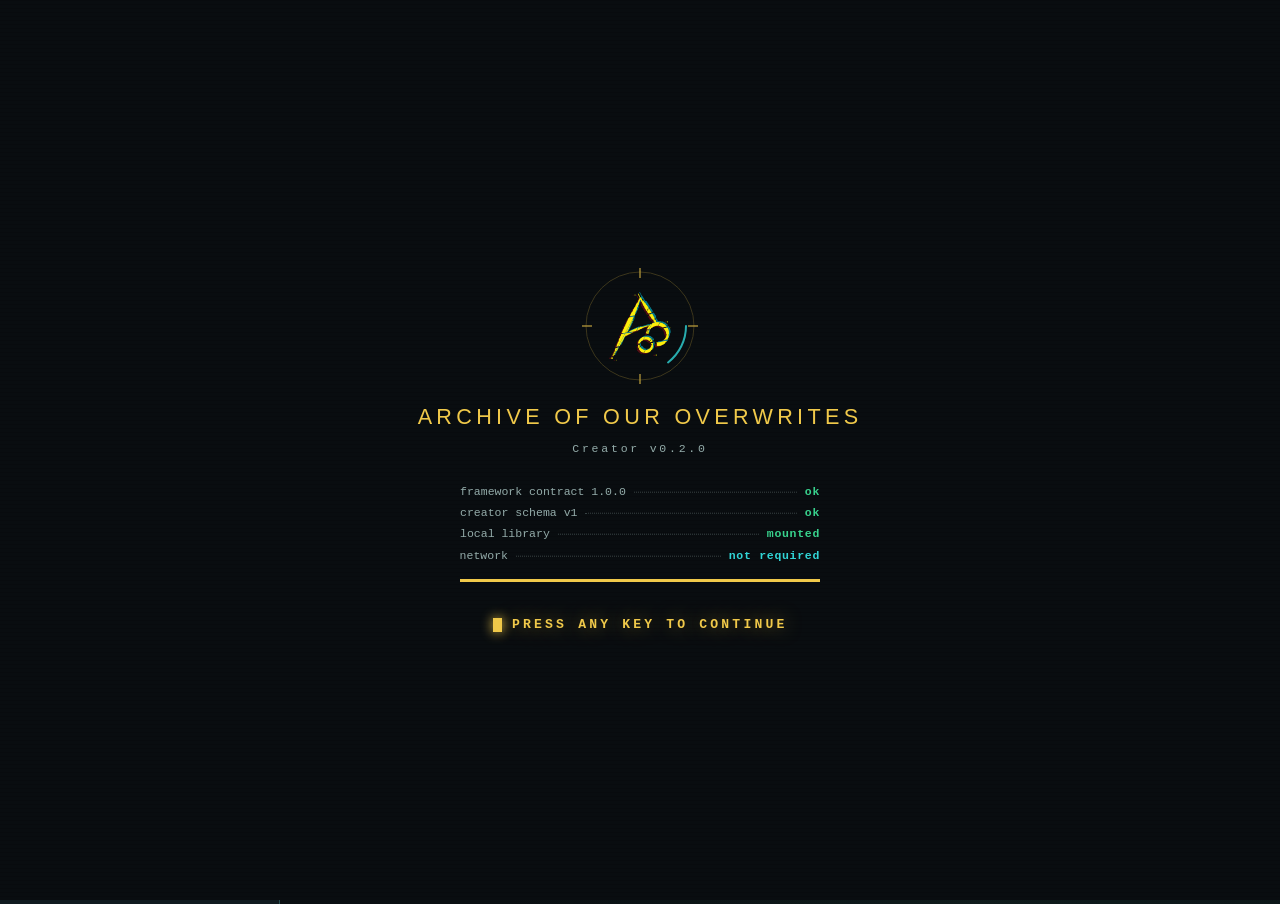
==== docs/index.html @ 4a4c6f47 "Ship two artifacts from one source: standalone download and docs/ site The tool now builds two outpu" ====
<!doctype html>
<html lang="en" data-theme="aoo">
<head>
  <meta charset="utf-8">
  <meta name="viewport" content="width=device-width,initial-scale=1">
  <meta name="description" content="Build update-safe Archive of Our Overwrites fic collection mods in the browser.">
  <title>AOO Creator</title>
  <link rel="icon" href="assets/aoo-logo.png" type="image/png">
  <link rel="apple-touch-icon" href="assets/aoo-logo.png">
  <meta name="theme-color" content="#0b1114">
  <meta name="color-scheme" content="dark light">
  <meta property="og:type" content="website">
  <meta property="og:site_name" content="AOO Creator">
  <meta property="og:title" content="AOO Creator — build fic collection mods">
  <meta property="og:description" content="Write fic collections for Cyberpunk 2077&#x27;s Archive of Our Overwrites and export a Nexus-ready mod. Runs entirely in your browser — no account, nothing uploaded.">
  <meta property="og:image" content="assets/share-card.png">
  <meta property="og:image:width" content="1200">
  <meta property="og:image:height" content="630">
  <meta property="og:image:alt" content="Archive of Our Overwrites Creator">
  <meta name="twitter:card" content="summary_large_image">
  <meta name="twitter:title" content="AOO Creator — build fic collection mods">
  <meta name="twitter:description" content="Write fic collections for Cyberpunk 2077&#x27;s Archive of Our Overwrites and export a Nexus-ready mod. Runs entirely in your browser — no account, nothing uploaded.">
  <meta name="twitter:image" content="assets/share-card.png">
  <link rel="stylesheet" href="styles.css">
</head>
<body>
  <header class="app-header">
    <div class="brand">
      <button id="welcomeBtn" class="brand-button" type="button" title="Show the welcome screen"><span class="brand-logo" role="img" aria-label="Archive of Our Overwrites"></span></button>
      <div class="masthead"><strong id="mastheadName">Untitled collection</strong><span class="masthead-sub">AOO Creator <i>v0.2.0</i></span></div>
    </div>
    <div class="header-actions">
      <label class="compact">Theme
        <select id="themeSelect">
          <optgroup label="Core">
            <option value="aoo">AOO</option><option value="night">Midnight</option>
            <option value="light">Paper</option><option value="contrast">High contrast</option>
          </optgroup>
          <optgroup label="Archive">
            <option value="ao3">AO3</option>
          </optgroup>
          <optgroup label="Old hardware">
            <option value="win95">Windows 95</option><option value="bios">BIOS setup</option>
            <option value="matrix">The Matrix</option><option value="nokia">Nokia LCD</option>
            <option value="doom">Doom 1993</option>
          </optgroup>
          <optgroup label="Aesthetic">
            <option value="gyaru">Gyaru</option><option value="workout">80s workout</option>
            <option value="vapor">Y2K / Vaporwave</option><option value="mcbling">McBling</option>
            <option value="emo">Emo</option><option value="mtv">MTV green sky</option>
          </optgroup>
          <optgroup label="Uneasy">
            <option value="liminal">Liminal space</option><option value="dream">DreamCore</option>
            <option value="weird">WeirdCore</option><option value="trauma">TraumaCore</option>
            <option value="bastard">Bastard core</option>
          </optgroup>
          <optgroup label="Design">
            <option value="aero">Frutiger Aero</option><option value="bauhaus">Bauhaus flat</option>
            <option value="brutal">Acid neo-brutalism</option>
          </optgroup>
        </select>
      </label>
      <button id="tutorialBtn" class="ghost">Tutorial</button>
      <button id="importBtn" class="ghost">Import project</button>
      <button id="saveProjectBtn" class="secondary">Save project</button>
      <button id="readyState" class="ready-state" type="button" hidden></button>
      <button id="buildBtn" class="primary">Validate &amp; build ZIP</button>
      <input id="importFile" type="file" accept=".json,.aoopack.json,application/json" hidden>
    </div>
  </header>

  <div class="status-bar">
    <span id="statusBar" class="status-text" role="status">Autosave ready.</span>
    <button id="backupState" class="backup-state" type="button"></button>
  </div>

  <div class="hud" aria-hidden="true"><i></i><i></i><i></i><i></i></div>

  <main class="workspace">
    <aside class="rail" aria-label="Collection navigator">
      <section class="rail-section">
        <div class="section-title"><h2>Collection</h2></div>
        <select id="collectionSelect" class="collection-select" aria-label="Switch collection"></select>
        <div id="projectSummary" class="project-summary"></div>
        <div class="collection-actions"><button id="projectSettingsBtn" class="ghost">Settings</button><button id="newProjectBtn" class="ghost">New</button><button id="deleteCollectionBtn" class="danger danger-strong">Delete</button></div>
      </section>

      <section class="rail-section">
        <div class="section-title"><h2>Authors</h2><button id="manageAuthorsBtn" class="icon-button" title="Manage authors">&#9776;</button></div>
        <button id="authorSummary" class="project-summary author-summary" type="button"></button>
      </section>

      <section class="rail-section grow">
        <div class="section-title"><h2>Works <span id="worksAttention" class="attention"></span></h2><button id="addWorkBtn" class="icon-button" title="Add work">＋</button></div>
        <input id="workSearch" class="rail-search" type="search" placeholder="Find a title or author">
        <div id="workList" class="nav-list work-list"></div>
      </section>

      <section class="rail-section examples">
        <label>Load example
          <select id="exampleSelect">
            <option value="">Choose…</option>
            <option value="oneshot">Inactive one-shot</option>
            <option value="complete">Complete multi-chapter</option>
            <option value="active">Active timed WIP</option>
            <option value="collection">Multi-author collection</option>
          </select>
        </label>
      </section>
    </aside>

    <section class="editor-shell">
      <nav class="editor-tabs" aria-label="Editor sections">
        <button data-tab="write" class="active">Write <span id="chapterCount" class="badge">0</span></button>
        <button data-tab="details">Details</button>
        <button data-tab="comments">Comments <span id="commentCount" class="badge">0</span></button>
        <button data-tab="preview">Proof</button>
        <button data-tab="validate">Validation <span id="issueCount" class="badge">0</span></button>
      </nav>

      <div id="emptyState" class="empty-state" hidden>
        <h1>Build your collection</h1>
        <p>Add an author and work, or load an example. Stable IDs are created once and survive later title or pseud changes.</p>
      </div>

      <div id="writePane" class="pane active">
        <div class="pane-heading">
          <div><span class="eyebrow">Manuscript</span><h1 id="workHeading">Untitled work</h1></div>
          <div class="pane-actions"><button id="livePreviewBtn" class="ghost" aria-pressed="false">Show preview</button></div>
        </div>
        <div class="write-layout">
          <aside class="chapter-strip">
            <div class="strip-head">Chapters<button id="addChapterBtn" class="icon-button" title="Add chapter">+</button></div>
            <div id="chapterStrip" class="strip-list"></div>
          </aside>
          <div id="chapterEditor" class="chapter-editor"></div>
          <aside id="writePreview" class="write-preview" hidden>
            <div class="strip-head">As readers see it</div>
            <div id="aooPreviewLive" class="aoo-preview"></div>
          </aside>
        </div>
      </div>

      <div id="authorsPane" class="pane">
        <div class="pane-heading">
          <div><span class="eyebrow">Collection roster</span><h1>Authors</h1></div>
          <div class="pane-actions"><button id="addAuthorBtn" class="primary">Add author</button></div>
        </div>
        <input id="authorSearch" class="author-search" type="search" placeholder="Find an author by pseud">
        <div id="authorRows" class="author-rows"></div>
      </div>

      <div id="detailsPane" class="pane">
        <div class="pane-heading">
          <div><span class="eyebrow">Work metadata</span><h1 id="detailsHeading">Untitled work</h1></div>
          <div class="pane-actions"><button id="duplicateWorkBtn" class="ghost">Duplicate</button><button id="deleteWorkBtn" class="danger">Delete</button></div>
        </div>
        <form id="workForm" class="record" autocomplete="off">

          <section class="record-block">
            <h2 class="record-rubric">Byline</h2>
            <div class="record-grid">
              <label class="span-2">Title <span class="counter" data-counter="title"></span>
                <input data-bind="title" maxlength="120" required>
              </label>
              <label>Author
                <select data-bind="authorId" id="authorSelect"></select>
              </label>
              <label>Pseud shown on work <span class="counter" data-counter="pseud"></span>
                <input data-bind="pseud" maxlength="24" required>
              </label>
            </div>
          </section>

          <section class="record-block">
            <h2 class="record-rubric">Rating and warnings</h2>
            <div class="rating-row">
              <div class="rating-chips" id="ratingChips" role="radiogroup" aria-label="Rating">
                <button type="button" data-rating="General"><b>G</b><span>General</span></button>
                <button type="button" data-rating="Teen"><b>T</b><span>Teen and up</span></button>
                <button type="button" data-rating="Mature"><b>M</b><span>Mature</span></button>
                <button type="button" data-rating="Explicit"><b>E</b><span>Explicit</span></button>
                <button type="button" data-rating="NotRated"><b>N</b><span>Not rated</span></button>
              </div>
              <input data-bind="rating" id="ratingValue" class="visually-bound" tabindex="-1" aria-hidden="true">
            </div>
            <div class="record-grid">
              <label>Archive warning
                <select data-bind="warning"><option value="None">No Archive Warnings Apply</option><option value="ChooseNotToWarn">Creator Chose Not To Use Archive Warnings</option><option value="GraphicViolence">Graphic Depictions Of Violence</option><option value="MajorDeath">Major Character Death</option><option value="Underage">Underage</option><option value="NonCon">Rape/Non-Con</option></select>
              </label>
              <label>Category
                <select data-bind="category"><option>Gen</option><option>F/F</option><option>F/M</option><option>M/M</option><option>Multi</option><option>Other</option></select>
              </label>
              <label>Status
                <select data-bind="complete"><option value="true">Complete</option><option value="false">Work in progress</option></select>
              </label>
              <label id="releaseModelField">Release model
                <select data-bind="active"><option value="false">Immediate availability</option><option value="true">Timed active-author release</option></select>
              </label>
              <label id="releaseIntervalField">Release interval (days)
                <input data-bind="releaseIntervalDays" type="number" min="3" max="365" step="1">
                <small>Only used by an incomplete timed work whose registered author is active; minimum 3 days.</small>
              </label>
            </div>
          </section>

          <section class="record-block">
            <h2 class="record-rubric">Summary <span class="counter" data-counter="summary"></span></h2>
            <textarea data-bind="summary" maxlength="140" rows="3" class="record-summary"></textarea>
            <small>Market cards allow 140 characters; the preview shows the final wrap.</small>
          </section>

          <section class="record-block">
            <h2 class="record-rubric">Tags <span id="tagTotal" class="badge">0 / 100</span></h2>
            <div class="tag-fields">
              <div class="tag-field" data-tagfield="fandoms">
                <span class="tag-kind">Fandoms</span>
                <div class="tag-chips"></div>
                <input class="tag-entry" list="fandomPresets" placeholder="Type a fandom, press Enter">
                <input data-bind-list="fandoms" class="visually-bound" tabindex="-1" aria-hidden="true">
              </div>
              <div class="tag-field" data-tagfield="relationships">
                <span class="tag-kind">Relationships</span>
                <div class="tag-chips"></div>
                <input class="tag-entry" list="relationshipPresets" placeholder="Type a pairing, press Enter">
                <input data-bind-list="relationships" class="visually-bound" tabindex="-1" aria-hidden="true">
              </div>
              <div class="tag-field" data-tagfield="characters">
                <span class="tag-kind">Characters</span>
                <div class="tag-chips"></div>
                <input class="tag-entry" list="characterPresets" placeholder="Type a character, press Enter">
                <input data-bind-list="characters" class="visually-bound" tabindex="-1" aria-hidden="true">
              </div>
              <div class="tag-field" data-tagfield="tags">
                <span class="tag-kind">Additional tags</span>
                <div class="tag-chips"></div>
                <input class="tag-entry" list="tagPresets" placeholder="Type a tag, press Enter">
                <input data-bind-list="tags" class="visually-bound" tabindex="-1" aria-hidden="true">
              </div>
            </div>
            <small>Each tag may be 80 characters. The in-game work page collapses large tag walls behind &ldquo;Show all&rdquo;.</small>
          </section>

          <section class="record-block">
            <h2 class="record-rubric">How the archive received it</h2>
            <div class="reception">
              <label><span>Props</span><input data-bind-stat="props" type="number" min="0"></label>
              <label><span>Reads</span><input data-bind-stat="reads" type="number" min="0"></label>
              <label><span>Stashes</span><input data-bind-stat="stashes" type="number" min="0"></label>
              <label><span>Comments</span><input data-bind-stat="comments" type="number" min="0"><small>Never below archived comments.</small></label>
              <label class="derived"><span>Words</span><input id="wordCountField" type="text" readonly tabindex="-1" aria-readonly="true"><small>Counted as you write.</small></label>
            </div>
            <small>These are the numbers a reader sees on the work card. They are fiction, not a real count.</small>
          </section>

          <section class="record-block">
            <h2 class="record-rubric">Author&rsquo;s note before the work</h2>
            <textarea data-bind="notesBefore" rows="3" placeholder="Optional" class="record-summary"></textarea>
          </section>
        </form>
      </div>

      <div id="commentsPane" class="pane">
        <div class="pane-heading"><div><span class="eyebrow">Optional archive activity</span><h1>Comments</h1></div><button id="addCommentBtn" class="primary">Add comment</button></div>
        <p class="help-callout">Comments can be included on complete, inactive one-shots and multi-chapter works. Chapter 0 means the whole work.</p>
        <div id="commentList" class="card-list"></div>
      </div>

      <div id="previewPane" class="pane">
        <div class="pane-heading"><div><span class="eyebrow">Before you publish</span><h1>Proof the work card</h1></div></div>
        <p class="help-callout">Both widths the game renders at, side by side. Long titles and large tag walls fail here first &mdash; if it survives the narrow column it survives the Shard Market.</p>
        <div class="proof-sheet">
          <figure><figcaption>Wide &mdash; work page</figcaption><div id="aooPreview" class="aoo-preview"></div></figure>
          <figure><figcaption>Narrow &mdash; market card</figcaption><div id="aooPreviewNarrow" class="aoo-preview narrow"></div></figure>
        </div>
      </div>

      <div id="validatePane" class="pane">
        <div class="pane-heading"><div><span class="eyebrow">Framework schema v1</span><h1>Validation report</h1></div><button id="runValidationBtn" class="ghost">Run again</button></div>
        <div id="validationSummary"></div><div id="validationList" class="validation-list"></div>
      </div>

      <div id="projectPane" class="pane">
        <div class="pane-heading"><div><span class="eyebrow">Nexus-ready package</span><h1>Collection settings</h1></div></div>
        <form id="projectForm" class="form-grid">
          <label class="span-2">Collection name <input data-pack="name" maxlength="80"></label>
          <label>Namespace <input data-pack="namespace" maxlength="48" pattern="[A-Za-z][A-Za-z0-9_]*"><small>Letters, numbers, underscore; cannot change after release.</small></label>
          <label>Version <input data-pack="version" value="1.0.0"></label>
          <label>Collection creator <input data-pack="creator" maxlength="80"></label>
          <label>License <input data-pack="license" maxlength="80" placeholder="All rights reserved"></label>
          <label class="span-2">Description <textarea data-pack="description" rows="3" maxlength="400"></textarea></label>
          <label>Nexus page <input data-pack="nexus" type="url" placeholder="https://www.nexusmods.com/..."></label>
          <label>Credits <input data-pack="credits" maxlength="240"></label>
        </form>
        <div class="contract-card"><strong>Dependency contract</strong><span>Archive of Our Overwrites ≥ 0.3.0-dev.17</span><span>Framework 1.0.0 · Creator schema 1</span></div>
      </div>
    </section>
  </main>

  <datalist id="fandomPresets"><option value="SAMURAI"><option value="Us Cracks"><option value="Legends of Night City"><option value="Cyberpunk 2077"></datalist>
  <datalist id="relationshipPresets"><option value="Kerry Eurodyne/Johnny Silverhand"><option value="V/Judy Alvarez"><option value="V/Panam Palmer"></datalist>
  <datalist id="characterPresets"><option value="V"><option value="Johnny Silverhand"><option value="Kerry Eurodyne"><option value="Judy Alvarez"><option value="Panam Palmer"></datalist>
  <datalist id="tagPresets"><option value="Slow Burn"><option value="Angst"><option value="Found Family"><option value="Fluff"><option value="Alternate Universe"><option value="Unreliable Narrator"></datalist>

  <div id="boot" class="boot" hidden>
    <div class="boot-frame">
      <div class="boot-mark">
        <svg class="boot-reticle" viewBox="0 0 120 120" aria-hidden="true">
          <circle class="ret-ring" cx="60" cy="60" r="54" fill="none" stroke="currentColor" stroke-width="1"/>
          <circle class="ret-spin" cx="60" cy="60" r="46" fill="none" stroke="currentColor" stroke-width="2"
                  stroke-dasharray="42 250" stroke-linecap="round"/>
          <path class="ret-tick" d="M60 2v10M60 108v10M2 60h10M108 60h10" stroke="currentColor" stroke-width="2"/>
        </svg>
        <span class="boot-logo" role="img" aria-label=""></span>
      </div>
      <div class="boot-title">Archive of Our Overwrites</div>
      <div class="boot-sub">Creator v0.2.0</div>
      <ol class="boot-lines">
        <li><span>framework contract 1.0.0</span><b>ok</b></li>
        <li><span>creator schema v1</span><b>ok</b></li>
        <li><span>local library</span><b>mounted</b></li>
        <li><span>network</span><b>not required</b></li>
      </ol>
      <div class="boot-bar"><i></i></div>
      <div class="boot-skip" role="status">press any key to continue</div>
    </div>
  </div>

  <div id="publishScreen" class="publish" hidden>
    <div class="publish-inner">
      <div class="publish-head">
        <span class="eyebrow">Ready to publish</span>
        <h1 id="publishTitle">Untitled collection</h1>
        <p class="publish-sub">This builds the mod file you upload. Nothing leaves your machine.</p>
      </div>
      <dl class="publish-facts" id="publishFacts"></dl>
      <div class="publish-files">
        <span class="tag-kind">What the ZIP contains</span>
        <ol id="publishFileList"></ol>
      </div>
      <p class="publish-note" id="publishNote"></p>
      <div class="publish-actions">
        <button id="publishCancel" class="ghost">Not yet</button>
        <button id="publishGo" class="primary">Build the ZIP</button>
      </div>
    </div>
  </div>

  <div id="tutorialRoot"></div>

  <dialog id="confirmDialog">
    <form method="dialog" class="dialog-card confirm-card">
      <span class="eyebrow" id="confirmEyebrow">Confirm</span>
      <h1 id="confirmTitle">Are you sure?</h1>
      <p id="confirmBody"></p>
      <div class="dialog-actions">
        <button value="cancel" class="ghost">Cancel</button>
        <button value="ok" class="primary" id="confirmOk">Confirm</button>
      </div>
    </form>
  </dialog>

  <div id="welcomeScreen" class="welcome" hidden>
    <div class="welcome-inner">
      <div class="welcome-head">
        <svg class="welcome-mark" viewBox="0 0 64 64" aria-hidden="true">
          <defs><linearGradient id="wmg" x1="0" y1="0" x2="1" y2="1">
            <stop offset="0" stop-color="currentColor" stop-opacity=".85"/>
            <stop offset="1" stop-color="currentColor" stop-opacity=".25"/>
          </linearGradient></defs>
          <path d="M8 46 L32 8 L56 46" fill="none" stroke="url(#wmg)" stroke-width="3" stroke-linejoin="round"/>
          <path d="M18 46 L32 24 L46 46" fill="none" stroke="currentColor" stroke-width="1.5" opacity=".45"/>
          <line x1="6" y1="54" x2="58" y2="54" stroke="currentColor" stroke-width="2" opacity=".7"/>
        </svg>
        <div>
          <span class="eyebrow">Archive of Our Overwrites</span>
          <h1>Build a fic collection</h1>
          <p class="welcome-sub">Everything happens on your machine. Nothing is uploaded, and there is no account.</p>
        </div>
      </div>

      <div class="welcome-grid">
        <button class="welcome-card" data-welcome="blank">
          <span class="welcome-card-title">Start writing</span>
          <span class="welcome-card-text">A blank collection with one author and one work. Best if you already know what you are making.</span>
        </button>
        <button class="welcome-card" data-welcome="tour">
          <span class="welcome-card-title">Take the tour</span>
          <span class="welcome-card-text">Ten steps through the real interface, from naming a collection to building the mod.</span>
        </button>
        <button class="welcome-card" data-welcome="example">
          <span class="welcome-card-title">Open an example</span>
          <span class="welcome-card-text">Four finished collections to read and pull apart. The fastest way to see what a pack looks like.</span>
        </button>
        <button class="welcome-card" data-welcome="import">
          <span class="welcome-card-title">Import a project</span>
          <span class="welcome-card-text">Continue from a <code>.aoopack.json</code> you saved earlier, keeping its internal IDs intact.</span>
        </button>
      </div>

      <div id="welcomeExamples" class="welcome-examples" hidden>
        <button data-example="oneshot"><strong>Inactive one-shot</strong><small>One chapter, archived comments</small></button>
        <button data-example="complete"><strong>Complete multi-chapter</strong><small>Finished, immediately readable</small></button>
        <button data-example="active"><strong>Active timed WIP</strong><small>Chapters unlock on a schedule</small></button>
        <button data-example="collection"><strong>Multi-author collection</strong><small>Three authors, three works</small></button>
      </div>

      <p class="welcome-note"><strong>Your browser is not a backup.</strong> The tool autosaves here, but a
      <code>.aoopack.json</code> saved to disk is the only thing that lets you publish an update your readers
      keep their library through. Save one early.</p>


      <p class="welcome-offline">Working without a connection, or want to keep a copy?
      <a href="AOO-Creator-v0.2.0-standalone.html" download>Download the single-file version</a> — one HTML file,
      identical to this page, opens straight from your desktop.</p>

      <div class="welcome-foot">
        <label class="welcome-skip"><input type="checkbox" id="welcomeSuppress"> Don&rsquo;t show this again</label>
        <button id="welcomeClose" class="ghost welcome-close">Skip</button>
      </div>
    </div>
  </div>
  <script type="module" src="app.js"></script>
</body>
</html>
---- docs/styles.css ----
:root{color-scheme:dark;--bg:#090d10;--panel:#10171b;--panel2:#151e22;--line:#24464a;--line2:#71343c;--text:#dce9e7;--muted:#88a09e;--cyan:#31d5d6;--yellow:#f0c94a;--red:#ef5867;--green:#38d28d;--shadow:0 18px 50px #0008;--radius:5px;font:16px/1.45 var(--font-ui)}
[data-theme=night]{--bg:#0e1116;--panel:#171b22;--panel2:#202632;--line:#485568;--line2:#694651;--text:#edf0f5;--muted:#aab3c0;--cyan:#6fc5ff;--yellow:#f1c86b;--red:#ff7987;--green:#6fdba4}
[data-theme=light]{color-scheme:light;--bg:#edf1f2;--panel:#fff;--panel2:#f4f7f7;--line:#9cb4b7;--line2:#ca9da4;--text:#182326;--muted:#5d7074;--cyan:#007d86;--yellow:#8a6500;--red:#b3293c;--green:#087848;--shadow:0 18px 45px #25404a24}
[data-theme=contrast]{--bg:#000;--panel:#050505;--panel2:#101010;--line:#00ffff;--line2:#ff5f71;--text:#fff;--muted:#ddd;--cyan:#00ffff;--yellow:#ffea00;--red:#ff4c61;--green:#00ff86}
*{box-sizing:border-box}html,body{height:100%;margin:0}body{background:radial-gradient(circle at 76% 0,#1b342d44,transparent 35%),var(--bg);color:var(--text);overflow:hidden}button,input,select,textarea{font:inherit;color:inherit}button,select,input,textarea{border:1px solid var(--line);background:var(--panel2);border-radius:var(--radius)}button{cursor:pointer;padding:.62rem .9rem;font-weight:700;letter-spacing:.02em}button:hover{border-color:var(--cyan);color:var(--cyan)}button:focus-visible,input:focus-visible,select:focus-visible,textarea:focus-visible{outline:2px solid var(--cyan);outline-offset:2px}.primary{border-color:var(--yellow);background:color-mix(in srgb,var(--yellow) 16%,var(--panel2));color:var(--yellow)}.ghost{background:transparent}.danger{border-color:var(--red);background:transparent;color:var(--red)}.icon-button{width:2rem;height:2rem;padding:0;font-size:1.25rem;background:transparent}.app-header{height:72px;display:flex;align-items:center;justify-content:space-between;padding:0 1rem;border-bottom:1px solid var(--line);background:color-mix(in srgb,var(--panel) 92%,transparent);box-shadow:0 8px 30px #0004}.brand{display:flex;align-items:center;gap:.7rem}.brand img{object-fit:contain}.brand div{display:grid}.brand strong{font-size:1.15rem;color:var(--yellow)}.brand span{font-size:.75rem;color:var(--muted)}.header-actions{display:flex;align-items:center;gap:.55rem}.compact{display:flex;align-items:center;gap:.45rem;font-size:.78rem;color:var(--muted)}.compact select{padding:.45rem}.status-bar{height:28px;padding:.3rem 1rem;background:color-mix(in srgb,var(--cyan) 8%,var(--panel));border-bottom:1px solid var(--line);font-size:.76rem;color:var(--muted)}.status-bar.error{color:var(--red)}.status-bar.success{color:var(--green)}.workspace{height:calc(100vh - 100px);display:grid;grid-template-columns:280px minmax(0,1fr)}.rail{display:flex;flex-direction:column;min-height:0;border-right:1px solid var(--line);background:var(--panel);padding:.8rem}.rail-section{padding:.7rem 0;border-bottom:1px solid var(--line)}.rail-section.grow{display:flex;min-height:0;flex:1;flex-direction:column}.section-title{display:flex;align-items:center;justify-content:space-between;margin-bottom:.5rem}.section-title h2{font-size:.78rem;text-transform:uppercase;letter-spacing:.13em;color:var(--red);margin:0}.project-summary{display:grid;gap:.2rem}.project-summary strong{white-space:nowrap;overflow:hidden;text-overflow:ellipsis}.project-summary span{font-size:.76rem;color:var(--muted)}.nav-list{display:grid;gap:.28rem}.work-list{overflow:auto;padding-right:.2rem}.nav-item{display:grid;grid-template-columns:minmax(0,1fr) auto;gap:.4rem;text-align:left;padding:.48rem .55rem;background:transparent;border-color:transparent}.nav-item:hover,.nav-item.active{background:color-mix(in srgb,var(--yellow) 12%,var(--panel2));border-color:var(--yellow);color:var(--text)}.nav-item span{white-space:nowrap;overflow:hidden;text-overflow:ellipsis}.nav-item small{color:var(--muted);font-weight:400}.author-dot{width:.55rem;height:.55rem;align-self:center;border-radius:50%;background:var(--muted)}.author-dot.active{background:var(--green);box-shadow:0 0 8px var(--green)}.rail-search{width:100%;padding:.55rem;margin-bottom:.45rem}.examples label{display:grid;gap:.35rem;color:var(--muted);font-size:.78rem}.examples select{padding:.55rem}.editor-shell{min-width:0;min-height:0;background:linear-gradient(135deg,transparent 30%,color-mix(in srgb,var(--cyan) 3%,transparent));overflow:hidden}.editor-tabs{height:54px;display:flex;gap:.25rem;padding:.55rem 1.2rem 0;border-bottom:1px solid var(--line);background:var(--panel)}.editor-tabs button{border-bottom:0;border-radius:5px 5px 0 0;background:transparent;color:var(--muted)}.editor-tabs button.active{color:var(--yellow);border-color:var(--line);background:var(--panel2)}.badge{display:inline-flex;min-width:1.4rem;height:1.4rem;align-items:center;justify-content:center;padding:0 .35rem;border-radius:99px;background:color-mix(in srgb,var(--cyan) 13%,var(--panel));color:var(--cyan);font-size:.7rem}.pane{display:none;height:calc(100% - 54px);overflow:auto;padding:1.4rem clamp(1rem,3vw,3rem) 3rem}.pane.active{display:block}.empty-state{margin:15vh auto;max-width:550px;text-align:center;color:var(--muted)}.empty-state h1{color:var(--yellow)}.pane-heading{display:flex;align-items:flex-start;justify-content:space-between;gap:1rem;margin-bottom:1.25rem}.pane-heading h1{margin:.15rem 0 0;font-size:1.65rem;overflow-wrap:anywhere}.eyebrow{text-transform:uppercase;letter-spacing:.13em;color:var(--red);font-size:.72rem;font-weight:800}.pane-actions{display:flex;gap:.5rem}.form-grid{display:grid;grid-template-columns:repeat(2,minmax(0,1fr));gap:1rem 1.2rem;max-width:1100px}.form-grid>label,.form-grid fieldset label{display:grid;align-content:start;gap:.35rem;font-size:.78rem;font-weight:700;color:var(--muted)}.form-grid input,.form-grid select,.form-grid textarea{width:100%;padding:.68rem;color:var(--text)}textarea{resize:vertical}.span-2{grid-column:span 2}small{font-size:.7rem;color:var(--muted);font-weight:400}.counter{float:right;color:var(--muted);font-weight:400}.tags-fieldset,.stats-fieldset{display:grid;grid-template-columns:repeat(2,minmax(0,1fr));gap:.75rem 1rem;padding:1rem;border:1px solid var(--line);border-radius:var(--radius)}fieldset legend{color:var(--cyan);font-weight:800}.stats-fieldset{grid-template-columns:repeat(4,minmax(0,1fr))}.card-list{display:grid;gap:.8rem;max-width:1100px}.edit-card{border:1px solid var(--line);background:var(--panel);padding:1rem;border-radius:var(--radius);box-shadow:var(--shadow)}.edit-card-header{display:flex;justify-content:space-between;gap:.6rem;margin-bottom:.8rem}.edit-card-header strong{overflow-wrap:anywhere}.card-fields{display:grid;grid-template-columns:repeat(3,minmax(0,1fr));gap:.8rem}.card-fields label{display:grid;gap:.3rem;color:var(--muted);font-size:.75rem}.card-fields input,.card-fields textarea,.card-fields select{padding:.6rem}.card-fields .body{grid-column:span 3}.card-actions{display:flex;gap:.35rem}.card-actions button{padding:.35rem .55rem}.help-callout{max-width:900px;padding:.8rem;border-left:3px solid var(--cyan);background:color-mix(in srgb,var(--cyan) 7%,transparent);color:var(--muted)}.aoo-preview{--preview-width:100%;width:var(--preview-width);max-width:1020px;border:1px solid var(--cyan);background:#101313dd;padding:1.35rem;box-shadow:inset 0 0 35px #00d9d40b}.aoo-preview.narrow{--preview-width:640px}.preview-work{display:grid;gap:.45rem}.preview-work h2{margin:0;color:#31d5d6;font-size:1.35rem;overflow-wrap:anywhere}.preview-byline{color:#ef5867}.preview-meta{display:grid;grid-template-columns:140px 1fr;gap:.35rem;color:#dce9e7}.preview-meta strong{color:#849694;font-size:.72rem}.preview-tag-row{display:flex;flex-wrap:wrap;gap:.35rem;margin:.55rem 0}.preview-tag{max-width:280px;border:1px solid #278c91;padding:.3rem .55rem;color:#31d5d6;white-space:nowrap;overflow:hidden;text-overflow:ellipsis}.preview-more{color:#f0c94a}.preview-summary{color:#bdc8c7;overflow-wrap:anywhere}.preview-stats{display:grid;grid-template-columns:repeat(6,minmax(0,1fr));gap:.4rem;border-top:1px solid #28666a;border-bottom:1px solid #28666a;padding:.65rem 0}.preview-stats span{display:grid;color:#fff}.preview-stats small{color:#31d5d6;text-transform:uppercase}.validation-list{display:grid;gap:.6rem;max-width:1050px}.issue{display:grid;grid-template-columns:82px minmax(0,1fr);gap:1rem;padding:.8rem;border:1px solid var(--line);background:var(--panel)}.issue.error{border-left:4px solid var(--red)}.issue.warning{border-left:4px solid var(--yellow)}.issue.ok{border-left:4px solid var(--green)}.issue-kind{text-transform:uppercase;font-size:.72rem;font-weight:800}.issue.error .issue-kind{color:var(--red)}.issue.warning .issue-kind{color:var(--yellow)}.issue.ok .issue-kind{color:var(--green)}.contract-card{display:flex;flex-wrap:wrap;gap:1rem;margin-top:1.3rem;padding:1rem;border:1px solid var(--line);background:var(--panel);color:var(--muted)}.contract-card strong{color:var(--cyan)}dialog{width:min(720px,calc(100vw - 2rem));border:1px solid var(--cyan);padding:0;background:transparent;color:var(--text);box-shadow:0 30px 100px #000c}dialog::backdrop{background:#020607d9;backdrop-filter:blur(8px)}.dialog-card{position:relative;padding:2rem;background:var(--panel)}.dialog-card h1{color:var(--yellow)}.dialog-close{position:absolute;right:1rem;top:1rem;background:transparent;font-size:1.3rem}.tutorial-steps{display:grid;gap:.75rem;padding-left:1.4rem}.tutorial-steps li{padding-left:.4rem}.tutorial-steps span{display:block;color:var(--muted)}.dialog-actions{text-align:right;margin-top:1.5rem}
@media(max-width:980px){body{overflow:auto}.app-header{height:auto;align-items:flex-start;gap:1rem;padding:.8rem;flex-direction:column}.header-actions{flex-wrap:wrap}.workspace{height:auto;grid-template-columns:1fr}.rail{border-right:0;max-height:none}.editor-shell{min-height:900px}.form-grid{grid-template-columns:1fr}.span-2{grid-column:span 1}.tags-fieldset,.stats-fieldset{grid-template-columns:1fr}.editor-tabs{overflow-x:auto}.card-fields{grid-template-columns:1fr}.card-fields .body{grid-column:span 1}.preview-stats{grid-template-columns:repeat(3,1fr)}}
@media(max-width:600px){.header-actions .compact{display:none}.pane{padding:1rem}.pane-heading{flex-direction:column}.aoo-preview.narrow{width:100%}.preview-meta{grid-template-columns:1fr}.preview-stats{grid-template-columns:repeat(2,1fr)}}

/* ===== v0.2 writing-first rework ===== */
/* hidden must beat the grid display on form labels */
.form-grid>label[hidden],.form-grid fieldset label[hidden]{display:none}

/* --- calmer, tighter form fields --- */
.form-grid{grid-template-columns:repeat(3,minmax(0,1fr));gap:.85rem 1rem}
.form-grid>label,.form-grid fieldset label{gap:.28rem;font-size:.72rem;text-transform:uppercase;letter-spacing:.06em}
.form-grid input,.form-grid select,.form-grid textarea{padding:.5rem .6rem}
.span-2{grid-column:span 2}
.form-grid>label.span-2 textarea{min-height:4.2rem}
.tags-fieldset,.stats-fieldset{grid-column:span 3;padding:.85rem;background:color-mix(in srgb,var(--panel) 60%,transparent)}
.stats-fieldset{grid-template-columns:repeat(4,minmax(0,1fr))}
fieldset legend{font-size:.74rem;text-transform:uppercase;letter-spacing:.1em}
#wordCountField{color:var(--muted);background:transparent;border-style:dashed}

/* --- Write pane: chapter strip + manuscript --- */
#writePane.pane{display:none;overflow:hidden}
#writePane.pane.active{display:flex;flex-direction:column}
.write-layout{flex:1;min-height:0;display:grid;grid-template-columns:210px minmax(0,1fr);gap:1rem}
.chapter-strip{display:flex;flex-direction:column;min-height:0;border:1px solid var(--line);border-radius:var(--radius);background:var(--panel)}
.strip-head{padding:.55rem .7rem;border-bottom:1px solid var(--line);font-size:.7rem;font-weight:800;letter-spacing:.13em;text-transform:uppercase;color:var(--red)}
.strip-list{overflow:auto;padding:.4rem;display:grid;gap:.25rem;align-content:start}
.strip-item{display:grid;grid-template-columns:auto minmax(0,1fr) auto;align-items:center;gap:.45rem;padding:.45rem .5rem;text-align:left;font-weight:500;background:transparent;border-color:transparent}
.strip-item:hover{background:var(--panel2);border-color:var(--line)}
.strip-item.active{background:color-mix(in srgb,var(--yellow) 13%,var(--panel2));border-color:var(--yellow);color:var(--text)}
.strip-num{display:grid;place-items:center;width:1.35rem;height:1.35rem;border-radius:3px;background:color-mix(in srgb,var(--cyan) 15%,transparent);color:var(--cyan);font-size:.7rem;font-weight:800}
.strip-name{white-space:nowrap;overflow:hidden;text-overflow:ellipsis;font-size:.83rem}
.strip-item small{color:var(--muted);font-size:.68rem}

.chapter-editor{display:flex;flex-direction:column;min-height:0;min-width:0;gap:.6rem}
.editor-bar{display:flex;align-items:flex-end;gap:.6rem;flex-wrap:wrap}
.editor-bar label{display:grid;gap:.28rem;font-size:.7rem;font-weight:700;letter-spacing:.06em;text-transform:uppercase;color:var(--muted)}
.editor-bar label.grow{flex:1;min-width:220px}
.editor-bar label.tight{width:8.5rem}
.editor-bar input{padding:.5rem .6rem;width:100%;color:var(--text)}
.manuscript{flex:1;min-height:300px;width:100%;padding:1.15rem 1.35rem;border:1px solid var(--line);border-radius:var(--radius);background:var(--panel);color:var(--text);font:1rem/1.75 Georgia,"Iowan Old Style",serif;resize:none}
.manuscript:focus-visible{border-color:var(--cyan)}
.editor-foot{display:flex;justify-content:space-between;font-size:.72rem;color:var(--muted)}
.notes{border:1px solid var(--line);border-radius:var(--radius);background:var(--panel)}
.notes summary{cursor:pointer;padding:.55rem .8rem;font-size:.74rem;font-weight:700;letter-spacing:.06em;text-transform:uppercase;color:var(--cyan)}
.notes[open] summary{border-bottom:1px solid var(--line)}
.notes label{display:grid;gap:.3rem;padding:.7rem .8rem;font-size:.7rem;font-weight:700;letter-spacing:.06em;text-transform:uppercase;color:var(--muted)}
.notes textarea{width:100%;padding:.55rem;color:var(--text)}

@media(max-width:980px){
  .form-grid{grid-template-columns:1fr}
  .span-2,.tags-fieldset,.stats-fieldset{grid-column:span 1}
  #writePane.pane.active{display:block;overflow:auto}
  .write-layout{display:block}
  .chapter-strip{margin-bottom:.8rem;max-height:230px}
  .manuscript{min-height:420px}
}
/* help text must not inherit the uppercase label treatment */
.form-grid small,.editor-bar small,.notes small,.strip-item small,fieldset small{text-transform:none;letter-spacing:0}

.dialog-card{max-height:min(86vh,900px);overflow:auto}
.tutorial-steps li{padding-left:.4rem;line-height:1.5}
.tutorial-steps strong{color:var(--text)}
.tutorial-steps em{color:var(--cyan);font-style:normal;font-weight:700}
.tutorial-note{margin:1.4rem 0 0;padding:.85rem 1rem;border-left:3px solid var(--yellow);background:color-mix(in srgb,var(--yellow) 8%,transparent);color:var(--muted);font-size:.9rem;line-height:1.55}
.tutorial-note strong{color:var(--yellow)}
.tutorial-note code,.tutorial-steps code{padding:.05rem .3rem;border-radius:3px;background:color-mix(in srgb,var(--cyan) 14%,transparent);color:var(--cyan);font-size:.92em}
.dialog-card{padding:1.5rem 1.75rem}
.tutorial-steps{gap:.6rem}
.tutorial-note{margin-top:1rem}
.dialog-actions{margin-top:1rem}

/* ===== authors roster + in-page confirmation ===== */
.author-summary{display:grid;gap:.2rem;width:100%;padding:.5rem .6rem;text-align:left;font-weight:400;background:transparent;border-color:transparent}
.author-summary:hover{background:var(--panel2);border-color:var(--line);color:var(--text)}
.author-summary strong{font-weight:700}
.author-summary span{font-size:.76rem;color:var(--muted)}
.author-search{width:100%;max-width:420px;padding:.55rem;margin-bottom:.8rem}
.author-rows{display:grid;gap:.5rem;max-width:1000px}
.author-row{display:grid;grid-template-columns:minmax(0,1fr) 10rem 8rem auto;align-items:end;gap:.75rem;padding:.7rem .8rem;border:1px solid var(--line);border-radius:var(--radius);background:var(--panel)}
.author-row label{display:grid;gap:.28rem;font-size:.7rem;font-weight:700;letter-spacing:.06em;text-transform:uppercase;color:var(--muted)}
.author-row input,.author-row select{width:100%;padding:.45rem .55rem;color:var(--text)}
.author-meta{display:flex;align-items:center;gap:.4rem;padding-bottom:.5rem}
.author-meta small{color:var(--muted)}
.author-row button[data-delete-author]{padding:.45rem .7rem}
.author-row button[disabled]{opacity:.4;cursor:not-allowed}
#confirmDialog{width:min(460px,calc(100vw - 2rem))}
.confirm-card h1{margin:.3rem 0 .6rem;font-size:1.3rem}
.confirm-card p{margin:0;color:var(--muted);line-height:1.55}
.confirm-card .dialog-actions{display:flex;justify-content:flex-end;gap:.5rem}

@media(max-width:980px){
  .author-row{grid-template-columns:1fr;align-items:stretch}
  .author-meta{padding-bottom:0}
}

/* ===== collection library switcher ===== */
.collection-select{width:100%;padding:.5rem .55rem;margin:.1rem 0 .45rem;font-weight:700;color:var(--yellow)}
.collection-actions{display:grid;grid-template-columns:1fr 1fr;gap:.35rem;margin-top:.5rem}
.collection-actions button{padding:.4rem .5rem;font-size:.76rem}
.collection-actions button[disabled]{opacity:.35;cursor:not-allowed}

/* ===== backup honesty, labelled settings, work status ===== */
.backup-state{display:inline-flex;align-items:center;gap:.35rem;padding:.3rem .55rem;border:1px solid var(--line);border-radius:99px;font-size:.7rem;font-weight:700;letter-spacing:.04em;white-space:nowrap;cursor:help}
.backup-state::before{content:"";width:.5rem;height:.5rem;border-radius:50%}
.backup-state.dirty{border-color:var(--yellow);color:var(--yellow);background:color-mix(in srgb,var(--yellow) 10%,transparent)}
.backup-state.dirty::before{background:var(--yellow)}
.backup-state.clean{border-color:var(--green);color:var(--green);background:color-mix(in srgb,var(--green) 10%,transparent)}
.backup-state.clean::before{background:var(--green)}

.collection-actions{grid-template-columns:repeat(3,1fr)}
.project-summary .ns{display:block;margin-top:.15rem;font-size:.68rem;color:var(--cyan);word-break:break-all;cursor:help}
.attention{margin-left:.4rem;padding:.08rem .38rem;border-radius:99px;background:color-mix(in srgb,var(--red) 18%,transparent);color:var(--red);font-size:.62rem;font-weight:800;letter-spacing:.04em;text-transform:none}
.attention[hidden]{display:none}

.work-item{grid-template-columns:minmax(0,1fr) auto;align-items:center;gap:.5rem}
.work-line{display:grid;gap:.1rem;min-width:0}
.work-title{white-space:nowrap;overflow:hidden;text-overflow:ellipsis}
.work-by{color:var(--muted);font-weight:400;font-size:.68rem;white-space:nowrap;overflow:hidden;text-overflow:ellipsis}
.work-state{width:.5rem;height:.5rem;border-radius:50%;background:var(--muted);opacity:.5}
.work-state.ok{background:var(--green);opacity:1}
.work-state.warning{background:var(--yellow);opacity:1}
.work-state.error{background:var(--red);opacity:1;box-shadow:0 0 7px var(--red)}

/* ================= v0.2 visual pass =================
   Direction C (hierarchy, depth, accent discipline) with direction B's
   measure-limited writing column. Token-based throughout so all four
   themes follow. Accent roles are fixed:
     yellow = primary action and current selection
     cyan   = system, counts, informational
     red    = section labels and destructive
     green  = ready / safe
   ==================================================== */

/* --- chrome gains depth so the eye can rank surfaces --- */
.app-header{background:linear-gradient(180deg,color-mix(in srgb,var(--panel) 96%,transparent),color-mix(in srgb,var(--bg) 82%,var(--panel)));box-shadow:0 10px 30px #0000004d}
.brand strong{font-size:1.12rem;letter-spacing:.005em}
.brand span{letter-spacing:.02em}
.status-bar{background:color-mix(in srgb,var(--cyan) 7%,var(--panel));letter-spacing:.01em}

/* --- rail: selection reads as a state, not a border --- */
.nav-item{border-radius:4px}
.nav-item:hover{background:var(--panel2);border-color:var(--line)}
.nav-item.active{background:linear-gradient(90deg,color-mix(in srgb,var(--yellow) 16%,transparent),color-mix(in srgb,var(--yellow) 4%,transparent));border-color:var(--yellow);font-weight:600}
.rail-search,.author-search,.collection-select{background:color-mix(in srgb,var(--bg) 55%,var(--panel2))}

/* --- tabs: the active one is anchored, not merely tinted --- */
.editor-tabs button.active{box-shadow:inset 0 2px 0 var(--yellow)}
.badge{border-radius:99px;font-weight:700}

/* --- panels lift off the background --- */
.chapter-strip,.edit-card,.author-row,.notes{border-radius:6px}
.chapter-strip{box-shadow:0 12px 30px #00000040}
.strip-item{border-radius:4px}
.strip-item.active{background:linear-gradient(90deg,color-mix(in srgb,var(--yellow) 16%,transparent),color-mix(in srgb,var(--yellow) 4%,transparent))}
.strip-num{border-radius:4px;font-weight:800}

/* --- the writing column gets a readable measure (direction B) --- */
.chapter-editor{max-width:74ch}
.manuscript{border-radius:6px;padding:1.6rem 2rem;background:var(--panel);box-shadow:inset 0 1px 0 #ffffff0a;font-size:1.03rem;line-height:1.85}
.editor-foot{letter-spacing:.01em}

/* --- primary action carries weight; destructive is quieter until hovered --- */
.primary{background:linear-gradient(180deg,color-mix(in srgb,var(--yellow) 22%,var(--panel2)),color-mix(in srgb,var(--yellow) 8%,var(--panel2)));font-weight:800}
.danger{border-color:color-mix(in srgb,var(--red) 45%,var(--line))}
.danger:hover{border-color:var(--red);background:color-mix(in srgb,var(--red) 12%,transparent);color:var(--red)}

/* --- form fields sit in their wells rather than floating --- */
.form-grid input,.form-grid select,.form-grid textarea,.editor-bar input,.author-row input,.author-row select,.card-fields input,.card-fields textarea,.card-fields select{background:color-mix(in srgb,var(--bg) 55%,var(--panel2));border-radius:4px}
.form-grid input:focus,.form-grid textarea:focus,.editor-bar input:focus,.manuscript:focus{border-color:var(--cyan)}

/* ================= status bar split + action hierarchy ================= */

/* --- state lives at the right of the status bar, not among the actions --- */
.status-bar{display:flex;align-items:center;justify-content:space-between;gap:1rem;padding:.2rem .8rem .2rem 1rem;height:32px}
.status-text{overflow:hidden;text-overflow:ellipsis;white-space:nowrap}
.status-text.error{color:var(--red)}
.status-text.success{color:var(--green)}
.backup-state{flex:none;padding:.22rem .6rem;font-size:.68rem;cursor:pointer}
.backup-state:hover{filter:brightness(1.25)}
.backup-state.dirty:hover{border-color:var(--yellow);color:var(--yellow)}

/* --- three action tiers, not two ---
   primary   the build, the thing you came here to do
   secondary Save project: not the goal, but the one that prevents loss
   ghost     everything optional                                        */
.secondary{border-color:color-mix(in srgb,var(--text) 34%,var(--line));color:var(--text);font-weight:700;background:var(--panel2)}
.secondary:hover{border-color:var(--cyan);color:var(--cyan)}

/* --- two destructive tiers: routine vs collection-wide --- */
.danger-strong{background:color-mix(in srgb,var(--red) 16%,transparent);border-color:var(--red);font-weight:800}
.danger-strong:hover:not([disabled]){background:color-mix(in srgb,var(--red) 26%,transparent)}

/* --- navigation reads as navigation, not as buttons --- */
.nav-item:hover,.strip-item:hover{border-color:transparent}
.nav-item.active,.strip-item.active{border-color:transparent;box-shadow:inset 3px 0 0 var(--yellow)}

/* ================= Quiet treatment =================
   Borders only where they carry meaning. One unmistakable primary action,
   everything optional recedes. Uses var(--bg) for text on solid accents so
   contrast inverts correctly in the light theme.
   ==================================================== */

/* --- default: a button is text until you reach for it --- */
button{border-color:transparent;background:transparent;color:var(--muted);font-weight:600}
button:hover{background:var(--panel2);border-color:transparent;color:var(--text)}
button[disabled]{opacity:.35;cursor:not-allowed}
button[disabled]:hover{background:transparent;color:var(--muted)}

/* --- the one action you came here for --- */
.primary{background:var(--yellow);border-color:var(--yellow);color:var(--on-accent);font-weight:700}
.primary:hover{background:var(--yellow);color:var(--on-accent);filter:brightness(1.08)}

/* --- kept bordered on purpose: this is the one that prevents data loss --- */
.secondary{background:var(--panel2);border-color:var(--line);color:var(--text);font-weight:700}
.secondary:hover{background:var(--panel2);border-color:var(--cyan);color:var(--cyan)}

.ghost{color:var(--muted)}
.icon-button{color:var(--muted)}
.icon-button:hover{color:var(--text)}

/* --- routine destructive recedes; collection-wide stays loud --- */
.danger{background:transparent;border-color:transparent;color:var(--red)}
.danger:hover{background:color-mix(in srgb,var(--red) 14%,transparent);border-color:transparent;color:var(--red)}
.danger-strong{background:var(--red);border-color:var(--red);color:var(--on-accent);font-weight:700}
.danger-strong:hover:not([disabled]){background:var(--red);color:var(--on-accent);filter:brightness(1.08)}

/* --- tabs are underlined, not boxed --- */
.editor-tabs button{border:0;border-bottom:2px solid transparent;border-radius:0;background:transparent;box-shadow:none;padding:.55rem .8rem;color:var(--muted)}
.editor-tabs button:hover{background:transparent;color:var(--text)}
.editor-tabs button.active{background:transparent;box-shadow:none;border-bottom-color:var(--yellow);color:var(--yellow)}
.badge{background:transparent;border:1px solid var(--line);color:var(--muted)}
.editor-tabs button.active .badge{border-color:color-mix(in srgb,var(--yellow) 55%,var(--line));color:var(--yellow)}

/* --- fewer boxes: surfaces read by tone, not outline --- */
.rail-section{border-bottom-color:color-mix(in srgb,var(--line) 50%,transparent)}
.chapter-strip{border-color:transparent;background:color-mix(in srgb,var(--panel) 62%,transparent);box-shadow:none}
.notes{border-color:color-mix(in srgb,var(--line) 45%,transparent);background:transparent}
.manuscript{border-color:color-mix(in srgb,var(--line) 60%,transparent)}
.author-row,.edit-card{border-color:color-mix(in srgb,var(--line) 55%,transparent)}

/* --- inputs keep their outlines: affordance matters more than tidiness --- */
.form-grid input,.form-grid select,.form-grid textarea,.editor-bar input,.rail-search,
.author-search,.collection-select,.card-fields input,.card-fields select,.card-fields textarea,
.author-row input,.author-row select{border-color:var(--line)}

/* ================= widescreen, arrows, corners =================
   Reported from a 16:9 display: actions stranded at the far edge with a
   dead gap beside the manuscript, select arrows jammed against the border,
   and corners round enough to read as generic.
   ============================================================== */

/* --- 1. content stops at a readable width instead of chasing the viewport --- */
.pane{max-width:1240px}
.pane-heading{max-width:1240px}
.write-layout{max-width:1180px}
.chapter-strip{max-width:260px}
.card-list,.validation-list{max-width:1100px}
/* Add chapter now lives in the strip header, beside the chapters it adds */
.strip-head{display:flex;align-items:center;justify-content:space-between;gap:.5rem;padding-right:.35rem}
.strip-head .icon-button{width:1.6rem;height:1.6rem;font-size:1.05rem;line-height:1}
/* the comments pane keeps its header action, but no longer at the far edge */
#commentsPane .pane-heading{justify-content:flex-start;gap:1.5rem}
#commentsPane .pane-heading>div{flex:none}

/* --- 2. select arrows sit inside the field, not against the border --- */
select{appearance:none;-webkit-appearance:none;padding-right:2rem;
  background-image:url("data:image/svg+xml;charset=utf8,%3Csvg xmlns='http://www.w3.org/2000/svg' viewBox='0 0 12 8'%3E%3Cpath d='M1 1.5 6 6.5l5-5' fill='none' stroke='%238b9b9a' stroke-width='1.6' stroke-linecap='round' stroke-linejoin='round'/%3E%3C/svg%3E");
  background-repeat:no-repeat;background-position:right .7rem center;background-size:11px 8px}
select::-ms-expand{display:none}
.compact select{padding-right:1.8rem;background-position:right .6rem center}

/* --- 3. corners sharpened: deliberate, not default --- */
:root{--radius:3px}
button,input,select,textarea,.badge{border-radius:2px}
.chapter-strip,.notes,.edit-card,.author-row,.manuscript,.aoo-preview,.help-callout{border-radius:3px}
.nav-item,.strip-item{border-radius:2px}
.strip-num{border-radius:2px}
.badge,.attention,.backup-state{border-radius:2px}
.icon-button{border-radius:2px}

/* ================= guided tour ================= */
#tutorialRoot:empty{display:none}
.tour-highlight{position:fixed;z-index:151;border:2px solid var(--yellow);border-radius:2px;pointer-events:none;
  box-shadow:0 0 0 9999px #020607d9,0 0 24px color-mix(in srgb,var(--yellow) 45%,transparent);transition:all 180ms ease}
.tour-card{position:fixed;z-index:152;width:min(360px,calc(100vw - 32px));padding:1.1rem 1.2rem;
  border:1px solid var(--line);border-top:3px solid var(--yellow);border-radius:3px;
  background:var(--panel);box-shadow:0 24px 70px #000a;pointer-events:auto}
.tour-card h2{margin:.35rem 0 .5rem;font-size:1.08rem;color:var(--text)}
.tour-card p{margin:0;color:var(--muted);line-height:1.6;font-size:.9rem}
.tour-card footer{display:flex;align-items:center;gap:.4rem;margin-top:1.1rem}
.tour-card footer button{padding:.4rem .7rem;font-size:.8rem}
.tour-count{margin-right:auto;font-size:.7rem;font-weight:800;letter-spacing:.1em;color:var(--cyan)}

/* --- the scrolling container spans the full pane so its scrollbar sits at the
       window edge; the content inside is what stays capped --- */
.pane{max-width:none}
.form-grid,.contract-card{max-width:1160px}
.pane>.help-callout,#validationSummary{max-width:1160px}
/* a quieter scrollbar that follows the theme */
*{scrollbar-width:thin;scrollbar-color:color-mix(in srgb,var(--line) 90%,transparent) transparent}
::-webkit-scrollbar{width:10px;height:10px}
::-webkit-scrollbar-track{background:transparent}
::-webkit-scrollbar-thumb{background:color-mix(in srgb,var(--line) 90%,transparent);border-radius:2px}
::-webkit-scrollbar-thumb:hover{background:var(--line)}

/* ================= motion =================
   Restrained on purpose. Only colour, shadow, transform and opacity move, so
   nothing animates layout. Surfaces you touch repeatedly never shift position:
   the manuscript, works list and chapter strip get colour transitions on focus
   and hover but no entrance animation, because movement there reads as latency.
   ========================================== */

/* --- hover and focus settle rather than snap --- */
button,.nav-item,.strip-item,.backup-state,.tab,
input,select,textarea,.editor-tabs button{
  transition:background-color 120ms ease,border-color 120ms ease,color 120ms ease,box-shadow 120ms ease}

/* --- a pane arrives rather than blinks into place --- */
@keyframes pane-in{from{opacity:0;transform:translateY(5px)}to{opacity:1;transform:none}}
.pane.active{animation:pane-in 130ms ease-out}

/* --- dialogs scale in slightly; the scrim fades --- */
@keyframes dialog-in{from{opacity:0;transform:translateY(6px) scale(.985)}to{opacity:1;transform:none}}
@keyframes scrim-in{from{opacity:0}to{opacity:1}}
dialog[open]{animation:dialog-in 150ms ease-out}
dialog[open]::backdrop{animation:scrim-in 150ms ease-out}

/* --- the tour card re-renders each step, so it gets an entrance --- */
@keyframes tour-in{from{opacity:0;transform:translateY(6px)}to{opacity:1;transform:none}}
.tour-card{animation:tour-in 160ms ease-out}

/* --- a new status message registers as a change --- */
@keyframes status-flash{from{opacity:.35}to{opacity:1}}
.status-text.flash{animation:status-flash 220ms ease-out}

/* --- honour the system setting; this is not decoration for everyone --- */
@media (prefers-reduced-motion:reduce){
  *,*::before,*::after{animation-duration:.01ms !important;animation-iteration-count:1 !important;
    transition-duration:.01ms !important;scroll-behavior:auto !important}
}

/* on-accent text defaults to the page background, which is what the four
   original themes want; a theme overrides it when its accent and background
   do not contrast (Windows 95 navy on teal, for one) */
:root{--on-accent:var(--bg)}

/* ================= novelty themes =================
   Each keeps the four accent roles distinguishable: yellow primary and
   selection, cyan system and counts, red destructive, green ready. Two of
   them also need structural rules, because their look is not a palette.
   ================================================== */

/* --- Windows 95: the look is bevels, not grey --- */
[data-theme=win95]{color-scheme:light;
  --bg:#008080;--panel:#c0c0c0;--panel2:#d4d0c8;--line:#808080;--line2:#808080;
  --text:#000;--muted:#404040;--cyan:#008080;--yellow:#000080;--red:#800000;--green:#006000;
  --on-accent:#fff;--shadow:none}
[data-theme=win95] body{font-family:"MS Sans Serif",Tahoma,"Segoe UI",sans-serif}
[data-theme=win95] *{border-radius:0 !important}
[data-theme=win95] button{border:2px outset #f0f0f0;background:#c0c0c0;color:#000;font-weight:400;box-shadow:none}
[data-theme=win95] button:hover{background:#c8c8c8;color:#000;border-color:#f0f0f0}
[data-theme=win95] button:active{border-style:inset}
[data-theme=win95] .primary{background:#000080;color:#fff;border:2px outset #6a6ad0;font-weight:700}
[data-theme=win95] .danger-strong{background:#800000;color:#fff;border:2px outset #c06a6a}
[data-theme=win95] input,[data-theme=win95] select,[data-theme=win95] textarea{border:2px inset #f0f0f0;background:#fff;color:#000}
[data-theme=win95] .chapter-strip,[data-theme=win95] .notes,[data-theme=win95] .edit-card,
[data-theme=win95] .author-row,[data-theme=win95] .manuscript,[data-theme=win95] .aoo-preview{
  border:2px inset #f0f0f0;background:#fff;box-shadow:none}
[data-theme=win95] .app-header,[data-theme=win95] .rail{background:#c0c0c0;box-shadow:none}
[data-theme=win95] .status-bar{background:#c0c0c0;border-top:2px inset #f0f0f0}
[data-theme=win95] .editor-tabs button.active{background:#c0c0c0;border:2px outset #f0f0f0;border-bottom-color:#c0c0c0}
[data-theme=win95] .nav-item.active,[data-theme=win95] .strip-item.active{background:#000080;color:#fff;box-shadow:none}
[data-theme=win95] .nav-item.active .work-by,[data-theme=win95] .strip-item.active small{color:#c8c8ff}

/* --- The Matrix: phosphor on black; red survives so danger still reads --- */
[data-theme=matrix]{color-scheme:dark;
  --bg:#000;--panel:#020c04;--panel2:#04170a;--line:#0f4a1f;--line2:#0f4a1f;
  --text:#00ff41;--muted:#149c43;--cyan:#8affc0;--yellow:#00ff41;--red:#ff3b3b;--green:#00c853;
  --on-accent:#001a06}
[data-theme=matrix] body{font-family:Consolas,"Cascadia Mono",monospace}
[data-theme=matrix] .manuscript{font-family:Consolas,"Cascadia Mono",monospace;font-size:.95rem}
[data-theme=matrix] h1,[data-theme=matrix] .brand strong{text-shadow:0 0 12px #00ff4166}
[data-theme=matrix] .app-header{background:linear-gradient(180deg,#020c04,#000)}

/* --- BIOS setup: blue field, grey panel, everything square --- */
[data-theme=bios]{color-scheme:dark;
  --bg:#0000a8;--panel:#000088;--panel2:#00006e;--line:#a8a8a8;--line2:#a8a8a8;
  --text:#d8d8d8;--muted:#9a9ad0;--cyan:#55ffff;--yellow:#ffff55;--red:#ff5555;--green:#55ff55;
  --on-accent:#000088;--shadow:none}
[data-theme=bios] body{font-family:Consolas,"Cascadia Mono",monospace}
[data-theme=bios] *{border-radius:0 !important}
[data-theme=bios] button{border:1px solid var(--line);background:transparent;color:var(--text);box-shadow:none}
[data-theme=bios] button:hover{background:#a8a8a8;color:#000088}
[data-theme=bios] .nav-item.active,[data-theme=bios] .strip-item.active{background:#a8a8a8;color:#000088;box-shadow:none}
[data-theme=bios] .nav-item.active .work-by{color:#000088}
[data-theme=bios] .manuscript{background:#000070;color:#d8d8d8;font-family:Consolas,monospace}
[data-theme=bios] .chapter-strip,[data-theme=bios] .notes{background:#000070}

/* --- Gyaru: gold primary, hot pink as the system accent, crimson still danger --- */
[data-theme=gyaru]{color-scheme:light;
  --bg:#fff0f7;--panel:#fff;--panel2:#ffe6f2;--line:#f2a8cd;--line2:#f2a8cd;
  --text:#3d1030;--muted:#9b5a80;--cyan:#ff4fa3;--yellow:#e0a200;--red:#d81b60;--green:#00a884;
  --on-accent:#fff;--shadow:0 14px 34px #d81b6024}
[data-theme=gyaru] .app-header{background:linear-gradient(180deg,#ffd9ec,#fff0f7)}
[data-theme=gyaru] button,[data-theme=gyaru] input,[data-theme=gyaru] select,[data-theme=gyaru] textarea{border-radius:999px}
[data-theme=gyaru] .manuscript,[data-theme=gyaru] .chapter-strip,[data-theme=gyaru] .notes,
[data-theme=gyaru] .edit-card,[data-theme=gyaru] .author-row{border-radius:14px}
[data-theme=gyaru] .manuscript{background:#fff}
[data-theme=gyaru] .nav-item.active,[data-theme=gyaru] .strip-item.active{
  background:linear-gradient(90deg,#ff4fa333,#ff4fa30d)}
[data-theme=bios] .strip-item.active small,[data-theme=bios] .strip-item.active .strip-num{color:#000088;background:transparent}

/* --- Gyaru: a pill needs horizontal padding of roughly half its height, or
       the text runs into the curve at both ends --- */
[data-theme=gyaru] button{padding-left:1.2rem;padding-right:1.2rem}
[data-theme=gyaru] .collection-actions button,[data-theme=gyaru] .card-actions button,
[data-theme=gyaru] .tour-card footer button{padding-left:.95rem;padding-right:.95rem}
[data-theme=gyaru] .icon-button{padding:0;width:2rem}
[data-theme=gyaru] input,[data-theme=gyaru] textarea{padding-left:1.05rem;padding-right:1.05rem}
[data-theme=gyaru] select{padding-left:1.05rem;padding-right:2.3rem;background-position:right 1rem center}
[data-theme=gyaru] .rail-search,[data-theme=gyaru] .author-search,
[data-theme=gyaru] .collection-select{padding-left:1.1rem}
[data-theme=gyaru] .manuscript{border-radius:14px;padding-left:2rem;padding-right:2rem}
[data-theme=gyaru] .badge{padding:0 .55rem}
[data-theme=gyaru] .backup-state{padding-left:.8rem;padding-right:.8rem}
[data-theme=gyaru] .attention{padding:.08rem .6rem}
/* tabs are underlined, not pills - the rounded corners fought the underline */
[data-theme=gyaru] .editor-tabs button{border-radius:0;padding-left:.8rem;padding-right:.8rem}
/* the rail entries are wide rows, not pills */
[data-theme=gyaru] .nav-item,[data-theme=gyaru] .strip-item{border-radius:10px;padding-left:.8rem}

/* ================= reworked base themes =================
   High contrast is deliberately untouched: it exists to be legible, not to
   have character. AOO gets a polish, not a personality.
   ======================================================== */

/* --- AOO: light touch. Slightly stronger lines and a more legible muted
       tone, because this is the one people stare at for hours --- */
[data-theme=aoo]{--panel:#101a1f;--panel2:#162127;--line:#274c51;--muted:#93aba9}

/* --- Paper (value stays "light"): warm ground, dark ink, for long reading --- */
[data-theme=light]{color-scheme:light;
  --bg:#f4efe6;--panel:#fffcf7;--panel2:#efe8db;--line:#d8ccb8;--line2:#c9b2a6;
  --text:#241f1a;--muted:#6f6558;--cyan:#0f6f78;--yellow:#9c6900;--red:#a8322f;--green:#2f7a4f;
  --on-accent:#fffcf7;--shadow:0 14px 34px #2a1f1422}
[data-theme=light] .manuscript{background:#fffdf9}

/* --- Midnight (value stays "night"): dim and desaturated, for late writing --- */
[data-theme=night]{color-scheme:dark;
  --bg:#0a0c10;--panel:#10141a;--panel2:#161b23;--line:#252c39;--line2:#3a2b33;
  --text:#b9c1cf;--muted:#6d7688;--cyan:#6295b9;--yellow:#b99753;--red:#b8636e;--green:#5fa07a;
  --on-accent:#0a0c10;--shadow:0 12px 30px #00000055}
[data-theme=night] .app-header{box-shadow:0 6px 18px #00000040}
[data-theme=night] .work-state.error{box-shadow:none}

/* ================= first-run welcome =================
   Full screen, drawn not painted: the mark is inline SVG using currentColor,
   so it follows every theme and costs nothing in file size.
   ===================================================== */
.welcome{position:fixed;inset:0;z-index:200;display:grid;place-items:center;overflow:auto;padding:2rem 1.5rem;
  background:radial-gradient(1100px 600px at 50% -10%,color-mix(in srgb,var(--cyan) 9%,transparent),transparent),
             color-mix(in srgb,var(--bg) 97%,transparent);
  animation:welcome-in 220ms ease-out}
.welcome[hidden]{display:none}
@keyframes welcome-in{from{opacity:0}to{opacity:1}}
.welcome-inner{width:min(920px,100%);display:grid;gap:1.4rem}
.welcome-head{display:flex;align-items:flex-start;gap:1.1rem}
.welcome-mark{width:64px;height:64px;flex:none;color:var(--yellow)}
.welcome-head h1{margin:.2rem 0 .35rem;font-size:1.9rem;color:var(--text)}
.welcome-sub{margin:0;color:var(--muted);max-width:56ch;line-height:1.6}

.welcome-grid{display:grid;grid-template-columns:repeat(2,minmax(0,1fr));gap:.7rem}
.welcome-card{display:grid;gap:.35rem;align-content:start;text-align:left;padding:1rem 1.1rem;
  border:1px solid var(--line);background:var(--panel);border-radius:3px;transition:border-color 120ms ease,background-color 120ms ease}
.welcome-card:hover{border-color:var(--yellow);background:var(--panel2)}
.welcome-card-title{font-size:1rem;font-weight:800;color:var(--text)}
.welcome-card-text{font-size:.85rem;font-weight:400;color:var(--muted);line-height:1.55}

.welcome-examples{display:grid;grid-template-columns:repeat(2,minmax(0,1fr));gap:.4rem;
  padding:.7rem;border:1px solid var(--line);border-left:3px solid var(--cyan);background:var(--panel)}
.welcome-examples button{display:grid;gap:.15rem;text-align:left;padding:.55rem .7rem;border-color:transparent}
.welcome-examples button:hover{background:var(--panel2)}
.welcome-examples strong{color:var(--text);font-size:.88rem}
.welcome-examples small{color:var(--muted);font-weight:400}

.welcome-note{margin:0;padding:.85rem 1rem;border-left:3px solid var(--yellow);
  background:color-mix(in srgb,var(--yellow) 8%,transparent);color:var(--muted);font-size:.88rem;line-height:1.6}
.welcome-note strong{color:var(--yellow)}
.welcome-note code,.welcome-card-text code{padding:.05rem .3rem;border-radius:2px;
  background:color-mix(in srgb,var(--cyan) 14%,transparent);color:var(--cyan);font-size:.92em}
.welcome-close{justify-self:end}

@media(max-width:760px){.welcome-grid,.welcome-examples{grid-template-columns:1fr}
  .welcome-head{flex-direction:column;gap:.6rem}}

/* --- Gyaru: the pill is for controls, not for structure. Any button that is
       really a card or a list row must be listed here, or it becomes a lozenge
       whose curves eat its own text. Add new structural buttons to this rule. --- */
[data-theme=gyaru] .welcome-card{border-radius:16px;padding:1.05rem 1.25rem}
[data-theme=gyaru] .welcome-examples{border-radius:14px}
[data-theme=gyaru] .welcome-examples button{border-radius:10px;padding-left:.85rem;padding-right:.85rem}
[data-theme=gyaru] .welcome-note{border-radius:0 12px 12px 0}

/* --- the logo reopens the welcome screen; it is a button, but should not
       look or behave like one in any theme --- */
.brand-button{display:grid;place-items:center;padding:0;border:0;background:transparent;
  border-radius:3px;cursor:pointer;transition:opacity 120ms ease}
.brand-button:hover{background:transparent;opacity:.75}
.brand-logo{display:block;width:44px;height:44px;background:var(--logo) center/contain no-repeat}
.boot-logo{grid-area:1/1;display:block;width:72px;height:72px;background:var(--logo) center/contain no-repeat;
  animation:mark-resolve 900ms cubic-bezier(.2,.9,.25,1) 300ms both}
[data-theme=win95] .brand-button,[data-theme=bios] .brand-button,
[data-theme=gyaru] .brand-button{border:0;padding:0;background:transparent;border-radius:3px}
[data-theme=win95] .brand-button:active{border:0}

/* ================= batch 1: AO3, Nokia LCD, Doom 1993 ================= */

/* --- AO3: the real archive. Its brand colour is a dark red, which collides
       with the destructive role, so danger moves to a clearly separate
       orange-red and the link blue takes the system role. --- */
[data-theme=ao3]{color-scheme:light;
  --bg:#f4f4f4;--panel:#fff;--panel2:#f0f0f0;--line:#ccc;--line2:#ddd;
  --text:#2a2a2a;--muted:#666;--cyan:#1e6bb8;--yellow:#900;--red:#d84315;--green:#2e7d32;
  --on-accent:#fff;--shadow:0 8px 22px #00000014}
[data-theme=ao3] body{font-family:Georgia,"Lucida Grande","Segoe UI",serif}
[data-theme=ao3] .app-header{background:#900;box-shadow:none;border-bottom:3px solid #6f0000}
[data-theme=ao3] .app-header,[data-theme=ao3] .brand strong,[data-theme=ao3] .brand span,
[data-theme=ao3] .app-header button{color:#fff}
[data-theme=ao3] .app-header .secondary{background:#7a0000;border-color:#5c0000;color:#fff}
[data-theme=ao3] .app-header .primary{background:#fff;border-color:#fff;color:#900}
[data-theme=ao3] .manuscript{background:#fff;font-family:Georgia,serif}
[data-theme=ao3] .editor-tabs button.active{color:#900;border-bottom-color:#900}

/* --- Nokia LCD: one hue, so danger keeps a warm tint to stay separable --- */
[data-theme=nokia]{color-scheme:light;
  --bg:#b3c169;--panel:#aebc64;--panel2:#a5b35b;--line:#6f7c3a;--line2:#6f7c3a;
  --text:#22300e;--muted:#4c5a26;--cyan:#3d5218;--yellow:#25330f;--red:#5e2a14;--green:#344a14;
  --on-accent:#b3c169;--shadow:none}
[data-theme=nokia] body{font-family:Consolas,"Cascadia Mono",monospace}
[data-theme=nokia] *{border-radius:0 !important}
[data-theme=nokia] button{border:1px solid var(--line);background:transparent;color:var(--text);box-shadow:none}
[data-theme=nokia] button:hover{background:#25330f;color:#b3c169}
[data-theme=nokia] .manuscript{background:#bccb70;font-family:Consolas,monospace}
[data-theme=nokia] .nav-item.active,[data-theme=nokia] .strip-item.active{
  background:#25330f;color:#b3c169;box-shadow:none}
[data-theme=nokia] .nav-item.active .work-by,[data-theme=nokia] .strip-item.active small{color:#8fa04e}

/* --- Doom 1993: the status bar. Muddy browns, raised bezels, blood red --- */
[data-theme=doom]{color-scheme:dark;
  --bg:#16110d;--panel:#2a2018;--panel2:#3a2d22;--line:#6b5b3d;--line2:#6b5b3d;
  --text:#d6c8ac;--muted:#93805e;--cyan:#6f9a3f;--yellow:#d09a1e;--red:#a02020;--green:#5f8f3f;
  --on-accent:#16110d;--shadow:none}
[data-theme=doom] *{border-radius:0 !important}
[data-theme=doom] body{font-family:"Trebuchet MS","Segoe UI",sans-serif;letter-spacing:.01em}
[data-theme=doom] button{border:2px outset #7d6b48;background:#3a2d22;color:var(--text);box-shadow:none;font-weight:700}
[data-theme=doom] button:hover{background:#4a3a2b;color:#f0dfbc;border-color:#9a855c}
[data-theme=doom] button:active{border-style:inset}
[data-theme=doom] .primary{background:#a02020;border:2px outset #d05a5a;color:#f6e6c8}
[data-theme=doom] .danger-strong{background:#7a1414;border:2px outset #b85050;color:#f6e6c8}
[data-theme=doom] input,[data-theme=doom] select,[data-theme=doom] textarea{
  border:2px inset #7d6b48;background:#1e1711;color:var(--text)}
[data-theme=doom] .chapter-strip,[data-theme=doom] .notes,[data-theme=doom] .edit-card,
[data-theme=doom] .author-row,[data-theme=doom] .manuscript{border:2px inset #7d6b48;background:#231a14}
[data-theme=doom] .app-header,[data-theme=doom] .rail{background:#2a2018;border-color:#6b5b3d}
[data-theme=doom] .nav-item.active,[data-theme=doom] .strip-item.active{
  background:#4a3222;box-shadow:inset 3px 0 0 #d09a1e}
[data-theme=nokia] .strip-item.active .strip-num{background:transparent;color:#b3c169}
[data-theme=nokia] .nav-item.active .work-state{box-shadow:none}

/* ================= batch 2: palette-led ================= */

/* --- 80s workout: aerobics. Yellow leads so pink can stay decorative --- */
[data-theme=workout]{color-scheme:light;
  --bg:#fdeff7;--panel:#fff;--panel2:#ffe2f0;--line:#ff9ecb;--line2:#ffc0dd;
  --text:#2a1030;--muted:#8a5a78;--cyan:#00c2c7;--yellow:#ffb800;--red:#ff2d55;--green:#3fbf6b;
  --on-accent:#2a1030;--shadow:0 12px 30px #ff2d5522}
[data-theme=workout] .app-header{background:linear-gradient(90deg,#ffd9ec,#d9fbfb)}

/* --- Y2K / vaporwave: pink leads, plain red keeps danger separate --- */
[data-theme=vapor]{color-scheme:dark;
  --bg:#170a2b;--panel:#22103f;--panel2:#2d1752;--line:#6b3fa0;--line2:#7a3f8f;
  --text:#e9dcff;--muted:#a288cc;--cyan:#01cdfe;--yellow:#ff71ce;--red:#ff4444;--green:#05ffa1;
  --on-accent:#170a2b;--shadow:0 16px 40px #00000066}
[data-theme=vapor] .app-header{background:linear-gradient(120deg,#2d1752,#3a1a5e 60%,#4a1f52)}

/* --- McBling: gold on black with hot pink as the system accent --- */
[data-theme=mcbling]{color-scheme:dark;
  --bg:#100710;--panel:#1d0f1a;--panel2:#2a1626;--line:#6b2f52;--line2:#6b2f52;
  --text:#ffe9f6;--muted:#c78fb0;--cyan:#ff4fbf;--yellow:#ffd35c;--red:#e02020;--green:#6fe3a8;
  --on-accent:#100710;--shadow:0 14px 34px #ff4fbf1f}
[data-theme=mcbling] .primary{background:linear-gradient(180deg,#ffe89a,#e0a72e)}

/* --- Emo: purple leads so the pink can sit beside a true red --- */
[data-theme=emo]{color-scheme:dark;
  --bg:#0b0b0e;--panel:#141419;--panel2:#1c1c24;--line:#35353f;--line2:#4a2b3a;
  --text:#e8e8ee;--muted:#8a8a99;--cyan:#ff2e63;--yellow:#b06cff;--red:#e01e37;--green:#4ecb71;
  --on-accent:#0b0b0e;--shadow:0 14px 34px #00000077}
[data-theme=emo] .app-header{background:
  repeating-linear-gradient(45deg,#141419 0 10px,#17171d 10px 20px)}

/* --- MTV green sky: broadcast saturation on a green field --- */
[data-theme=mtv]{color-scheme:dark;
  --bg:#14512f;--panel:#1b6339;--panel2:#227244;--line:#48a86f;--line2:#48a86f;
  --text:#eafff2;--muted:#9fd9b8;--cyan:#00e5ff;--yellow:#ffd400;--red:#ff5722;--green:#b2ff59;
  --on-accent:#0f3d24;--shadow:0 14px 34px #00000044}
[data-theme=mtv] .app-header{background:linear-gradient(180deg,#2a8a52,#14512f)}

/* --- Liminal space: fluorescent light on damp wallpaper --- */
[data-theme=liminal]{color-scheme:light;
  --bg:#cfc389;--panel:#d9ce98;--panel2:#c3b77b;--line:#94894f;--line2:#94894f;
  --text:#2e2a16;--muted:#5f5834;--cyan:#3f6b5c;--yellow:#6b6330;--red:#8a3a2a;--green:#4f6b3a;
  --on-accent:#e4dbaa;--shadow:none}
[data-theme=liminal] .manuscript{background:#ded4a4}

/* --- DreamCore: hazy pastel, lavender leads --- */
[data-theme=dream]{color-scheme:light;
  --bg:#efe4f7;--panel:#fdf6ff;--panel2:#e7d9f3;--line:#c9aede;--line2:#d9b9d0;
  --text:#3a2b47;--muted:#7d6b90;--cyan:#5fb8e0;--yellow:#a55fd6;--red:#d64550;--green:#5fae87;
  --on-accent:#fff;--shadow:0 18px 44px #a55fd626}
[data-theme=dream] .app-header{background:linear-gradient(120deg,#f7e6ff,#dff1ff)}

/* --- WeirdCore: deliberately clashing, acid on deep purple --- */
[data-theme=weird]{color-scheme:dark;
  --bg:#1b0033;--panel:#2b0a4f;--panel2:#3a1268;--line:#7b2fbe;--line2:#7b2fbe;
  --text:#f2ff5c;--muted:#c39cec;--cyan:#00fff2;--yellow:#ffe600;--red:#ff0055;--green:#39ff14;
  --on-accent:#1b0033;--shadow:0 0 40px #ffe6001f}

/* --- TraumaCore: the palette only. Washed, faded, low saturation --- */
[data-theme=trauma]{color-scheme:light;
  --bg:#f2e8e5;--panel:#fbf5f3;--panel2:#ead9d5;--line:#d3b7b1;--line2:#d3b7b1;
  --text:#4a3a38;--muted:#8a7472;--cyan:#6f8a99;--yellow:#a8785a;--red:#a04a44;--green:#6f8a6a;
  --on-accent:#fbf5f3;--shadow:0 10px 28px #4a3a3814}

/* --- Bastard core: highlighter on newsprint black --- */
[data-theme=bastard]{color-scheme:dark;
  --bg:#0d0d0d;--panel:#151515;--panel2:#1e1e1e;--line:#4a4a4a;--line2:#5a3a3a;
  --text:#e8e4dc;--muted:#8a857c;--cyan:#00d4ff;--yellow:#d9ff00;--red:#ff2200;--green:#66ff33;
  --on-accent:#0d0d0d;--shadow:none}
[data-theme=bastard] *{border-radius:0 !important}

/* ================= contrast corrections =================
   Every value here was measured by check-themes.py, not judged by eye. Muted
   tones that looked fine against one background failed WCAG against another.
   ======================================================== */
[data-theme=night]{--muted:#828b9d}
[data-theme=nokia]{--muted:#3a4619}
[data-theme=bastard]{--muted:#9c978d}
[data-theme=doom]{--muted:#b3a07a;--cyan:#93c25e;--red:#cc4034}
[data-theme=mtv]{--muted:#bce9d0;--red:#ff7d52}
[data-theme=liminal]{--muted:#4d4826;--on-accent:#f3eed4}
[data-theme=dream]{--muted:#68577b;--yellow:#8b45c2}
[data-theme=trauma]{--muted:#6d5957;--yellow:#8a5f42}
[data-theme=gyaru]{--yellow:#c98a00;--on-accent:#2a0a20}
[data-theme=workout]{--yellow:#c98c00;--red:#e0173f}
/* second measured pass */
[data-theme=doom]{--red:#e35044}
[data-theme=mtv]{--red:#ffa183}
[data-theme=gyaru]{--yellow:#a06a00}
[data-theme=workout]{--yellow:#a57200}
/* third pass: darkening the gold for badge legibility made the primary fill
   too dark for dark text, so those two themes take light text on the fill */
[data-theme=gyaru]{--yellow:#9a6600;--on-accent:#fff}
[data-theme=workout]{--yellow:#8f6200;--on-accent:#fff}
[data-theme=mtv]{--red:#ffb098}

/* ================= batch 3: structural =================
   These three are not palettes. Aero is gloss and depth, Bauhaus is the
   deliberate absence of both, and neo-brutalism is hard edges with unblurred
   offsets. Each reverses parts of the shared treatment on purpose.
   ======================================================= */

/* --- Frutiger Aero: glass, gloss, soft depth --- */
[data-theme=aero]{color-scheme:light;
  --bg:#d9edf8;--panel:#fff;--panel2:#eaf6fc;--line:#a8cfe4;--line2:#a8cfe4;
  --text:#0f303d;--muted:#4a6f80;--cyan:#00a3b8;--yellow:#1a7fc4;--red:#cf3b2b;--green:#4ea82c;
  --on-accent:#fff;--shadow:0 10px 26px #1a7fc433}
[data-theme=aero] body{background:linear-gradient(180deg,#eaf7ff 0%,#c9e6f5 55%,#dff0e4 100%)}
[data-theme=aero] button,[data-theme=aero] input,[data-theme=aero] select,[data-theme=aero] textarea{border-radius:8px}
[data-theme=aero] button{border:1px solid #9dc8de;
  background:linear-gradient(180deg,#ffffff 0%,#eaf4fa 48%,#dcecf5 52%,#eef7fc 100%);
  box-shadow:inset 0 1px 0 #fff,0 1px 2px #0f303d1a;color:var(--text)}
[data-theme=aero] button:hover{background:linear-gradient(180deg,#fff,#e2f1fa 48%,#cfe6f3 52%,#e8f5fc)}
[data-theme=aero] .primary{border-color:#1668a3;
  background:linear-gradient(180deg,#5cb8e8 0%,#2b8fd0 48%,#1a7fc4 52%,#4aa8de 100%);
  color:#fff;box-shadow:inset 0 1px 0 #ffffff80,0 2px 5px #1a7fc44d}
[data-theme=aero] .danger-strong{border-color:#a52a1e;
  background:linear-gradient(180deg,#e8705f,#cf3b2b 50%,#b8301f 52%,#e0604e);color:#fff}
[data-theme=aero] .app-header{background:linear-gradient(180deg,#ffffffdd,#d3e9f6);box-shadow:0 2px 10px #0f303d1f}
[data-theme=aero] .chapter-strip,[data-theme=aero] .notes,[data-theme=aero] .manuscript,
[data-theme=aero] .edit-card,[data-theme=aero] .author-row{border-radius:10px;background:#ffffffe0;
  box-shadow:inset 0 1px 0 #fff,0 6px 18px #1a7fc41f}

/* --- Bauhaus flat: primaries, right angles, no depth at all --- */
[data-theme=bauhaus]{color-scheme:light;
  --bg:#f2efe9;--panel:#fff;--panel2:#e8e4dc;--line:#111;--line2:#111;
  --text:#111;--muted:#54514b;--cyan:#0b5fa5;--yellow:#f0c000;--red:#d1301f;--green:#2f7d4f;
  --on-accent:#111;--shadow:none}
[data-theme=bauhaus] *{border-radius:0 !important;box-shadow:none !important;text-shadow:none !important}
[data-theme=bauhaus] button{border:2px solid #111;background:#fff;color:#111;font-weight:700}
[data-theme=bauhaus] button:hover{background:#111;color:#fff}
[data-theme=bauhaus] .primary{background:#f0c000;border-color:#111;color:#111}
[data-theme=bauhaus] .primary:hover{background:#111;color:#f0c000;filter:none}
[data-theme=bauhaus] .danger-strong{background:#d1301f;color:#fff;border-color:#111}
[data-theme=bauhaus] input,[data-theme=bauhaus] select,[data-theme=bauhaus] textarea{border:2px solid #111;background:#fff}
[data-theme=bauhaus] .chapter-strip,[data-theme=bauhaus] .notes,[data-theme=bauhaus] .edit-card,
[data-theme=bauhaus] .author-row,[data-theme=bauhaus] .manuscript{border:2px solid #111;background:#fff}
[data-theme=bauhaus] .nav-item.active,[data-theme=bauhaus] .strip-item.active{background:#f0c000;color:#111}
[data-theme=bauhaus] .editor-tabs button.active{border-bottom:4px solid #d1301f;color:#111}

/* --- Acid neo-brutalism: thick rules, unblurred offsets, no softness --- */
[data-theme=brutal]{color-scheme:light;
  --bg:#eef0e2;--panel:#fff;--panel2:#f6ffa8;--line:#000;--line2:#000;
  --text:#000;--muted:#3c3c32;--cyan:#00b3cc;--yellow:#c8e600;--red:#ff3b1f;--green:#00b85f;
  --on-accent:#000;--shadow:6px 6px 0 #000}
[data-theme=brutal] *{border-radius:0 !important}
[data-theme=brutal] button{border:3px solid #000;background:#fff;color:#000;font-weight:800;
  box-shadow:3px 3px 0 #000}
[data-theme=brutal] button:hover{background:#f6ffa8;color:#000;transform:translate(-1px,-1px);box-shadow:4px 4px 0 #000}
[data-theme=brutal] button:active{transform:translate(2px,2px);box-shadow:1px 1px 0 #000}
[data-theme=brutal] .primary{background:#c8e600;color:#000}
[data-theme=brutal] .danger-strong{background:#ff3b1f;color:#000}
[data-theme=brutal] button[disabled]{box-shadow:3px 3px 0 #0006}
[data-theme=brutal] input,[data-theme=brutal] select,[data-theme=brutal] textarea{border:3px solid #000;background:#fff}
[data-theme=brutal] .chapter-strip,[data-theme=brutal] .notes,[data-theme=brutal] .edit-card,
[data-theme=brutal] .author-row,[data-theme=brutal] .manuscript{border:3px solid #000;background:#fff;box-shadow:5px 5px 0 #000}
[data-theme=brutal] .nav-item.active,[data-theme=brutal] .strip-item.active{
  background:#c8e600;color:#000;box-shadow:inset 4px 0 0 #000}
[data-theme=brutal] .editor-tabs button{box-shadow:none}
[data-theme=brutal] .editor-tabs button.active{border-bottom:4px solid #000;color:#000;background:#c8e600}
/* measured corrections for the flat themes: an accent bright enough to fill
   with is too pale to set text in, so these use ink instead */
[data-theme=bauhaus] .editor-tabs button.active .badge{color:#0b5fa5;border-color:#111}
[data-theme=bauhaus] .badge{color:#111;border-color:#111}
[data-theme=bauhaus] .backup-state.dirty{color:#d1301f;border-color:#111;background:transparent}
[data-theme=bauhaus] .backup-state.clean{color:#2f7d4f;border-color:#111;background:transparent}
[data-theme=brutal] .badge,[data-theme=brutal] .editor-tabs button.active .badge{color:#000;border-color:#000;background:#fff}
[data-theme=brutal] .strip-item.active .strip-num{background:#000;color:#c8e600}
[data-theme=brutal] .backup-state.dirty{color:#000;border-color:#000;background:#f6ffa8}
[data-theme=brutal] .backup-state.clean{color:#000;border-color:#000;background:#a8ffcf}
[data-theme=brutal] .attention{color:#000;background:#ff3b1f}

/* ================= shape language per theme =================
   AOO, Paper and High contrast stay neutral on purpose: the novelty themes
   read as characterful because the baseline does not compete with them.
   ============================================================ */

/* --- The Matrix: a terminal has square corners --- */
[data-theme=matrix] *{border-radius:0 !important}
[data-theme=matrix] .manuscript,[data-theme=matrix] .chapter-strip,
[data-theme=matrix] .notes{border-style:solid;border-width:1px}

/* --- Liminal space: institutional. Flat, square, no depth to hold on to --- */
[data-theme=liminal] *{border-radius:0 !important;box-shadow:none !important}
[data-theme=liminal] button{border:1px solid var(--line);background:transparent}
[data-theme=liminal] button:hover{background:#c0b475}
[data-theme=liminal] .chapter-strip,[data-theme=liminal] .manuscript,
[data-theme=liminal] .notes,[data-theme=liminal] .author-row{border:1px solid var(--line)}

/* --- Emo: sharp, angular, nothing softened --- */
[data-theme=emo] *{border-radius:0 !important}
[data-theme=emo] .editor-tabs button.active{border-bottom-width:3px}
[data-theme=emo] .nav-item.active,[data-theme=emo] .strip-item.active{box-shadow:inset 4px 0 0 var(--yellow)}

/* --- DreamCore: everything soft, nothing with a hard edge --- */
[data-theme=dream] button,[data-theme=dream] input,[data-theme=dream] select,
[data-theme=dream] textarea,[data-theme=dream] .badge{border-radius:14px}
[data-theme=dream] .chapter-strip,[data-theme=dream] .notes,[data-theme=dream] .manuscript,
[data-theme=dream] .edit-card,[data-theme=dream] .author-row,[data-theme=dream] .welcome-card{
  border-radius:22px;padding-left:1.5rem;padding-right:1.5rem}
[data-theme=dream] .nav-item,[data-theme=dream] .strip-item{border-radius:14px;padding-left:1rem}
[data-theme=dream] .manuscript{box-shadow:0 10px 34px #a55fd61f}

/* --- TraumaCore: soft edges, faded, nothing sharp --- */
[data-theme=trauma] button,[data-theme=trauma] input,[data-theme=trauma] select,
[data-theme=trauma] textarea{border-radius:10px}
[data-theme=trauma] .chapter-strip,[data-theme=trauma] .notes,[data-theme=trauma] .manuscript,
[data-theme=trauma] .edit-card,[data-theme=trauma] .author-row,[data-theme=trauma] .welcome-card{
  border-radius:14px;padding-left:1.3rem;padding-right:1.3rem}
[data-theme=trauma] .nav-item,[data-theme=trauma] .strip-item{border-radius:10px;padding-left:.85rem}

/* --- Y2K / vaporwave: chrome. Rounded rectangles with a lit top edge --- */
[data-theme=vapor] button,[data-theme=vapor] input,[data-theme=vapor] select,
[data-theme=vapor] textarea{border-radius:7px}
[data-theme=vapor] button{box-shadow:inset 0 1px 0 #ffffff2e,0 2px 0 #00000059}
[data-theme=vapor] .primary{box-shadow:inset 0 1px 0 #ffffff5c,0 2px 0 #00000073}
[data-theme=vapor] .chapter-strip,[data-theme=vapor] .notes,[data-theme=vapor] .manuscript,
[data-theme=vapor] .edit-card,[data-theme=vapor] .author-row,[data-theme=vapor] .welcome-card{
  border-radius:10px;box-shadow:inset 0 1px 0 #ffffff1f,0 8px 24px #00000059}

/* --- McBling: glossy and heavily rounded --- */
[data-theme=mcbling] button,[data-theme=mcbling] input,[data-theme=mcbling] select,
[data-theme=mcbling] textarea{border-radius:12px}
[data-theme=mcbling] button{box-shadow:inset 0 1px 0 #ffffff26}
[data-theme=mcbling] .chapter-strip,[data-theme=mcbling] .notes,[data-theme=mcbling] .manuscript,
[data-theme=mcbling] .edit-card,[data-theme=mcbling] .author-row,[data-theme=mcbling] .welcome-card{
  border-radius:16px;padding-left:1.35rem;padding-right:1.35rem;box-shadow:inset 0 1px 0 #ffffff1a}
[data-theme=mcbling] .nav-item,[data-theme=mcbling] .strip-item{border-radius:10px;padding-left:.9rem}

/* --- 80s workout: chunky Memphis geometry, thick rules --- */
[data-theme=workout] button{border-width:2px;border-radius:6px;border-color:var(--line)}
[data-theme=workout] input,[data-theme=workout] select,[data-theme=workout] textarea{
  border-width:2px;border-radius:6px}
[data-theme=workout] .chapter-strip,[data-theme=workout] .notes,[data-theme=workout] .manuscript,
[data-theme=workout] .edit-card,[data-theme=workout] .author-row,[data-theme=workout] .welcome-card{
  border-width:2px;border-radius:8px;padding-left:1.2rem;padding-right:1.2rem}
[data-theme=workout] .editor-tabs button.active{border-bottom-width:4px}

/* --- MTV green sky: broadcast chunk, bold and rounded --- */
[data-theme=mtv] button,[data-theme=mtv] input,[data-theme=mtv] select,
[data-theme=mtv] textarea{border-radius:9px}
[data-theme=mtv] .chapter-strip,[data-theme=mtv] .notes,[data-theme=mtv] .manuscript,
[data-theme=mtv] .edit-card,[data-theme=mtv] .author-row,[data-theme=mtv] .welcome-card{
  border-radius:12px;padding-left:1.3rem;padding-right:1.3rem}
[data-theme=mtv] .editor-tabs button.active{border-bottom-width:4px}

/* --- WeirdCore: corners that do not agree with each other, on purpose --- */
[data-theme=weird] button{border-radius:12px 2px 12px 2px}
[data-theme=weird] input,[data-theme=weird] select,[data-theme=weird] textarea{border-radius:2px 12px 2px 12px}
[data-theme=weird] .chapter-strip,[data-theme=weird] .notes,[data-theme=weird] .edit-card,
[data-theme=weird] .author-row,[data-theme=weird] .welcome-card{
  border-radius:18px 2px 18px 2px;padding-left:1.4rem;padding-right:1.4rem}
[data-theme=weird] .manuscript{border-radius:2px 18px 2px 18px;padding-left:1.6rem;padding-right:1.6rem}
[data-theme=weird] .nav-item{border-radius:10px 2px 10px 2px;padding-left:.9rem}
[data-theme=weird] .strip-item{border-radius:2px 10px 2px 10px;padding-left:.9rem}

/* ================= type system =================
   Four roles, not one stack. System faces only, because the file cannot fetch
   anything - but Bahnschrift SemiCondensed, Constantia and Cascadia Mono are
   real typefaces with opinions, not the default sans everything used to be.
   Themes override the tokens, so a terminal theme gets a terminal voice
   throughout rather than only in its body text.
   ============================================== */
:root{--logo:url("assets/aoo-logo.png")}
:root{
  --font-display:"Bahnschrift SemiCondensed","Bahnschrift","Franklin Gothic Medium","Segoe UI",sans-serif;
  --font-ui:"Corbel","Candara","Segoe UI",system-ui,sans-serif;
  --font-prose:"Constantia","Sitka Text","Palatino Linotype",Georgia,serif;
  --font-mono:"Cascadia Mono","Consolas","Lucida Console",monospace}

body{font-family:var(--font-ui)}
h1,h2,.eyebrow,.section-title h2,.strip-head,.editor-tabs button,
.welcome-card-title,.tour-card h2,.dialog-card h1,.brand strong{font-family:var(--font-display)}
h1,.welcome-head h1{letter-spacing:.005em}
.eyebrow,.section-title h2,.strip-head{letter-spacing:.16em}
.editor-tabs button{letter-spacing:.03em;font-size:.92rem}
.form-grid>label,.form-grid fieldset label,.editor-bar label,.author-row label,
.card-fields label,.notes label{font-family:var(--font-display);letter-spacing:.1em}
button{font-family:var(--font-display);letter-spacing:.02em}
.manuscript{font-family:var(--font-prose)}

/* numerals, identifiers and counts read as data, not prose */
.strip-item small,.work-by,.editor-foot,.badge,.tour-count,.project-summary .ns,
.backup-state,.counter,.attention,[data-chapter-field="price"],
[data-bind-stat],[data-bind="releaseIntervalDays"],#wordCountField{font-family:var(--font-mono)}
.badge,.tour-count,.attention{letter-spacing:.02em}

/* themes with their own voice set the tokens, so headings follow their body */
[data-theme=matrix]{--font-display:"Cascadia Mono",Consolas,monospace;--font-ui:"Cascadia Mono",Consolas,monospace;
  --font-prose:"Cascadia Mono",Consolas,monospace}
[data-theme=bios]{--font-display:"Cascadia Mono",Consolas,monospace;--font-ui:"Cascadia Mono",Consolas,monospace;
  --font-prose:"Cascadia Mono",Consolas,monospace}
[data-theme=nokia]{--font-display:"Cascadia Mono",Consolas,monospace;--font-ui:"Cascadia Mono",Consolas,monospace;
  --font-prose:"Cascadia Mono",Consolas,monospace}
[data-theme=bastard]{--font-display:"Franklin Gothic Medium",Impact,"Segoe UI",sans-serif}
[data-theme=ao3]{--font-display:Georgia,"Constantia",serif;--font-ui:"Lucida Grande",Verdana,"Segoe UI",sans-serif;
  --font-prose:Georgia,serif}
[data-theme=win95]{--font-display:"MS Sans Serif",Tahoma,"Segoe UI",sans-serif;
  --font-ui:"MS Sans Serif",Tahoma,"Segoe UI",sans-serif;--font-prose:"Times New Roman",Georgia,serif}
[data-theme=doom]{--font-display:Impact,"Franklin Gothic Medium","Trebuchet MS",sans-serif;
  --font-ui:"Trebuchet MS","Segoe UI",sans-serif}
[data-theme=bauhaus]{--font-display:"Franklin Gothic Medium","Bahnschrift","Segoe UI",sans-serif;
  --font-ui:"Corbel","Candara","Segoe UI",sans-serif;--font-prose:"Palatino Linotype",Georgia,serif}
[data-theme=brutal]{--font-display:"Franklin Gothic Medium",Impact,"Segoe UI",sans-serif;
  --font-ui:"Corbel","Segoe UI",sans-serif}
[data-theme=aero]{--font-display:"Candara","Corbel","Segoe UI",sans-serif;--font-ui:"Candara","Corbel","Segoe UI",sans-serif}
[data-theme=dream]{--font-display:"Candara","Corbel","Segoe UI",sans-serif;--font-prose:"Sitka Text","Constantia",Georgia,serif}
[data-theme=trauma]{--font-display:"Candara","Corbel","Segoe UI",sans-serif;--font-prose:"Sitka Text",Georgia,serif}
[data-theme=liminal]{--font-display:"Franklin Gothic Medium","Segoe UI",sans-serif;--font-ui:"Segoe UI",sans-serif}
[data-theme=vapor],[data-theme=mcbling]{--font-display:"Bahnschrift","Franklin Gothic Medium",sans-serif}

/* ================= welcome: one orchestrated arrival =================
   A single staggered reveal at the moment the tool first opens, rather than
   micro-interactions scattered through a screen people write in for hours.
   ==================================================================== */
@keyframes rise{from{opacity:0;transform:translateY(14px)}to{opacity:1;transform:none}}
@keyframes markIn{from{opacity:0;transform:translateY(10px) rotate(-6deg) scale(.9)}
  to{opacity:1;transform:none}}
@keyframes sweep{from{opacity:0;transform:scaleX(0)}to{opacity:1;transform:scaleX(1)}}

.welcome-inner>*{animation:rise 460ms cubic-bezier(.22,.9,.3,1) both}
.welcome-mark{animation:markIn 620ms cubic-bezier(.22,.9,.3,1) both}
.welcome-head{animation-delay:60ms}
.welcome-grid{animation:none}
.welcome-card{animation:rise 440ms cubic-bezier(.22,.9,.3,1) both}
.welcome-card:nth-child(1){animation-delay:170ms}
.welcome-card:nth-child(2){animation-delay:235ms}
.welcome-card:nth-child(3){animation-delay:300ms}
.welcome-card:nth-child(4){animation-delay:365ms}
.welcome-examples{animation-delay:120ms}
.welcome-note{animation-delay:470ms}
.welcome-close{animation-delay:540ms}
/* the rule belongs under the heading block, not across it. Without an explicit
   top it resolved to the static position and crossed the logo. */
.welcome-head::after{content:"";position:absolute;left:0;right:0;top:100%;height:1px;margin-top:.9rem;
  background:linear-gradient(90deg,var(--yellow),transparent);transform-origin:left;
  animation:sweep 700ms cubic-bezier(.22,.9,.3,1) 300ms both;opacity:.5}
.welcome-head{position:relative;padding-bottom:.4rem}

/* ================= atmosphere =================
   Depth in the chrome only. Nothing textured sits behind prose, and nothing
   here paints a surface that carries text, so the contrast audit keeps its
   measurements.
   ============================================== */
[data-theme=emo] body{background:
  radial-gradient(900px 500px at 15% -10%,#ff2e6314,transparent 60%),
  radial-gradient(700px 400px at 90% 110%,#b06cff12,transparent 60%),var(--bg)}
[data-theme=vapor] body{background:
  radial-gradient(1000px 520px at 80% -10%,#ff71ce1f,transparent 60%),
  radial-gradient(800px 460px at 0% 100%,#01cdfe1a,transparent 60%),var(--bg)}
[data-theme=mcbling] body{background:
  radial-gradient(760px 420px at 88% -6%,#ffd35c1a,transparent 62%),
  radial-gradient(680px 400px at 4% 104%,#ff4fbf14,transparent 60%),var(--bg)}
[data-theme=workout] body{background:
  linear-gradient(155deg,#ffe6f4 0%,#fdeff7 42%,#dff8f8 100%)}
[data-theme=dream] body{background:
  radial-gradient(900px 520px at 20% -8%,#ffffffb3,transparent 60%),
  linear-gradient(160deg,#f6e7ff 0%,#efe4f7 45%,#e2f0fb 100%)}
[data-theme=trauma] body{background:
  radial-gradient(820px 460px at 78% -10%,#ffffffa6,transparent 62%),
  linear-gradient(170deg,#f7efec 0%,#f2e8e5 60%,#ece0dc 100%)}
[data-theme=weird] body{background:
  radial-gradient(620px 620px at 22% 12%,#ffe6000f,transparent 55%),
  radial-gradient(560px 560px at 82% 78%,#00fff20f,transparent 55%),var(--bg)}
[data-theme=liminal] body{background:
  linear-gradient(180deg,#d8cd97 0%,#cfc389 38%,#c2b67a 100%)}
[data-theme=bastard] body{background:
  repeating-linear-gradient(0deg,transparent 0 3px,#ffffff05 3px 4px),var(--bg)}
[data-theme=doom] body{background:
  radial-gradient(900px 500px at 50% -20%,#a0202014,transparent 60%),var(--bg)}
[data-theme=mtv] body{background:
  radial-gradient(1000px 560px at 50% -18%,#b2ff5926,transparent 62%),
  linear-gradient(180deg,#1b6339 0%,#14512f 100%)}
[data-theme=ao3] body{background:linear-gradient(180deg,#fafafa 0%,#f4f4f4 100%)}

/* ================= boot sequence =================
   Cosmetic only. A deck powering on: scanline sweep, the mark resolving out of
   a channel-split glitch, POST lines, then a wipe. It follows the theme tokens,
   so a Windows 95 boot looks like one and a Matrix boot looks like another.
   Skippable by any input, and skipped outright under reduced motion.
   ================================================= */
.boot{position:fixed;inset:0;z-index:400;display:grid;place-items:center;background:var(--bg);
  color:var(--text);overflow:hidden}
.boot[hidden]{display:none}
.boot.out{animation:boot-out 420ms cubic-bezier(.7,0,.3,1) forwards}
@keyframes boot-out{to{opacity:0;transform:scale(1.04);filter:blur(6px)}}

/* CRT power-on: a bright line opens into a full field */
.boot::before{content:"";position:absolute;left:0;right:0;top:50%;height:2px;
  background:var(--yellow);box-shadow:0 0 24px var(--yellow);
  animation:crt-open 620ms cubic-bezier(.6,0,.2,1) forwards}
@keyframes crt-open{0%{transform:scaleX(0);opacity:0}
  22%{transform:scaleX(1);opacity:1}
  100%{transform:scaleX(1) scaleY(90);opacity:0}}
/* scanlines over everything, faint */
.boot::after{content:"";position:absolute;inset:0;pointer-events:none;
  background:repeating-linear-gradient(0deg,transparent 0 3px,#00000026 3px 4px);opacity:.55}

.boot-frame{position:relative;z-index:1;display:grid;justify-items:center;gap:.55rem;
  animation:boot-fade 420ms ease-out 260ms both}
@keyframes boot-fade{from{opacity:0}to{opacity:1}}

.boot-mark{position:relative;display:grid;place-items:center;width:120px;height:120px;margin-bottom:.4rem}

@keyframes mark-resolve{
  0%{opacity:0;transform:scale(.82);filter:blur(3px)}
  35%{opacity:1;transform:scale(1.03) translateX(-3px);filter:none}
  42%{transform:scale(1.03) translateX(3px)}
  48%{transform:scale(1.03) translateX(-2px)}
  55%{transform:scale(1) translateX(0)}
  100%{opacity:1;transform:none}}
.boot-reticle{grid-area:1/1;width:120px;height:120px;color:var(--yellow);opacity:.8}
.ret-ring{opacity:.28;animation:ret-in 700ms ease-out 260ms both}
.ret-tick{opacity:.6;animation:ret-in 700ms ease-out 380ms both}
@keyframes ret-in{from{opacity:0;transform:scale(.9);transform-origin:center}to{transform:none}}
.ret-spin{animation:ret-spin 1400ms linear 300ms infinite;transform-origin:center;color:var(--cyan);
  stroke:var(--cyan)}
@keyframes ret-spin{to{transform:rotate(360deg)}}

.boot-title{font-family:var(--font-display);font-size:1.35rem;letter-spacing:.2em;text-transform:uppercase;
  color:var(--yellow);animation:boot-line 420ms ease-out 620ms both}
.boot-sub{font-family:var(--font-mono);font-size:.72rem;letter-spacing:.24em;color:var(--muted);
  animation:boot-line 420ms ease-out 720ms both}

.boot-lines{list-style:none;margin:1.1rem 0 .4rem;padding:0;display:grid;gap:.28rem;
  width:min(360px,80vw);font-family:var(--font-mono);font-size:.72rem}
.boot-lines li{display:flex;align-items:baseline;gap:.5rem;color:var(--muted);
  animation:boot-line 300ms ease-out both}
.boot-lines li::after{content:"";flex:1;order:1;border-bottom:1px dotted currentColor;opacity:.35;
  transform:translateY(-.2em)}
.boot-lines li b{order:2;color:var(--green);font-weight:700;letter-spacing:.06em}
.boot-lines li:nth-child(1){animation-delay:820ms}
.boot-lines li:nth-child(2){animation-delay:940ms}
.boot-lines li:nth-child(3){animation-delay:1060ms}
.boot-lines li:nth-child(4){animation-delay:1180ms}
.boot-lines li:nth-child(4) b{color:var(--cyan)}
@keyframes boot-line{from{opacity:0;transform:translateY(4px)}to{opacity:1;transform:none}}

.boot-bar{width:min(360px,80vw);height:3px;background:color-mix(in srgb,var(--line) 70%,transparent);
  overflow:hidden;animation:boot-line 300ms ease-out 800ms both}
.boot-bar i{display:block;height:100%;width:100%;transform-origin:left;background:var(--yellow);
  box-shadow:0 0 12px var(--yellow);animation:boot-fill 900ms cubic-bezier(.5,0,.3,1) 820ms both}
@keyframes boot-fill{from{transform:scaleX(0)}to{transform:scaleX(1)}}

/* the prompt only appears once the POST lines and bar have finished, and the
   sequence then waits for input rather than moving on by itself */
.boot-skip{margin-top:1.5rem;font-family:var(--font-mono);font-size:.82rem;letter-spacing:.24em;
  text-transform:uppercase;font-weight:700;color:var(--yellow);opacity:0;
  display:flex;align-items:center;gap:.6rem;
  text-shadow:0 0 18px color-mix(in srgb,var(--yellow) 55%,transparent)}
/* the prompt arrives on a pure CSS delay, the same mechanism as the POST lines,
   rather than waiting on a class the script adds. One less thing to go wrong. */
.boot-skip{animation:prompt-in 420ms ease-out 1850ms both,
  prompt-pulse 1700ms ease-in-out 2270ms infinite}
.boot-skip::before{content:"";width:.62rem;height:1.05em;background:var(--yellow);
  box-shadow:0 0 12px var(--yellow);animation:caret 900ms steps(1,end) infinite}
@keyframes prompt-in{from{opacity:0;transform:translateY(8px)}to{opacity:1;transform:none}}
@keyframes prompt-pulse{0%,100%{opacity:1}50%{opacity:.6}}
@keyframes caret{0%,49%{opacity:1}50%,100%{opacity:0}}

@media (prefers-reduced-motion:reduce){.boot{display:none !important}}

/* ================= phase 2: the shell =================
   Structure, type and rhythm rather than colour, so the identity survives all
   twenty-four themes. The tool should read as an archive console, not a form.
   ====================================================== */

/* --- masthead: the collection is the headline, the app is the footnote --- */
.masthead{display:grid;gap:.1rem;min-width:0}
.masthead strong{font-family:var(--font-display);font-size:1.24rem;letter-spacing:.06em;
  text-transform:uppercase;color:var(--text);white-space:nowrap;overflow:hidden;text-overflow:ellipsis;
  max-width:38ch}
.masthead-sub{font-family:var(--font-mono);font-size:.64rem;letter-spacing:.2em;text-transform:uppercase;
  color:var(--muted)}
.masthead-sub i{font-style:normal;color:var(--cyan)}
.brand{gap:.85rem;min-width:0}
.app-header{gap:1.5rem}

/* --- a HUD frame around the working area --- */
.hud{position:fixed;inset:104px 10px 10px;pointer-events:none;z-index:5}
.hud i{position:absolute;width:16px;height:16px;border:2px solid var(--yellow);opacity:.42}
.hud i:nth-child(1){top:0;left:0;border-right:0;border-bottom:0}
.hud i:nth-child(2){top:0;right:0;border-left:0;border-bottom:0}
.hud i:nth-child(3){bottom:0;left:0;border-right:0;border-top:0}
.hud i:nth-child(4){bottom:0;right:0;border-left:0;border-top:0}

/* --- tabs read as a sequence, not five peers --- */
.editor-tabs{counter-reset:tab}
.editor-tabs button::before{counter-increment:tab;
  content:counter(tab,decimal-leading-zero);margin-right:.5rem;font-family:var(--font-mono);
  font-size:.68rem;letter-spacing:.06em;opacity:.5}
.editor-tabs button.active::before{opacity:1;color:var(--cyan)}

/* --- the rail reads as an index --- */
.rail{counter-reset:railsec}
.rail-section>.section-title h2::before{counter-increment:railsec;
  content:counter(railsec,decimal-leading-zero) " ";font-family:var(--font-mono);
  color:var(--cyan);opacity:.65;letter-spacing:.02em;margin-right:.15rem}

/* --- registration ticks on the working panels --- */
.chapter-strip,.manuscript{position:relative}
.chapter-strip::after,.manuscript::after{content:"";position:absolute;right:6px;bottom:6px;
  width:10px;height:10px;border-right:1px solid var(--line2);border-bottom:1px solid var(--line2);
  opacity:.75;pointer-events:none}

/* structural themes opt out of the frame, which would fight their own language */
[data-theme=win95] .hud,[data-theme=bauhaus] .hud,[data-theme=brutal] .hud,
[data-theme=bios] .hud,[data-theme=nokia] .hud{display:none}
[data-theme=win95] .chapter-strip::after,[data-theme=win95] .manuscript::after,
[data-theme=bauhaus] .chapter-strip::after,[data-theme=bauhaus] .manuscript::after,
[data-theme=brutal] .chapter-strip::after,[data-theme=brutal] .manuscript::after{display:none}

/* ================= phase 3: the flow =================
   Two things the tab structure could not answer: you could not watch your work
   render while writing it, and you could not tell whether it was publishable
   without going and looking.
   ==================================================== */

/* --- manuscript and work card, side by side --- */
.write-preview{display:flex;flex-direction:column;min-height:0;min-width:0;gap:.5rem}
.write-preview .strip-head{padding:.45rem .1rem;border-bottom:1px solid var(--line)}
.write-preview .aoo-preview{overflow:auto;min-height:0;flex:1;--preview-width:100%;max-width:none}
#writePane.with-preview .write-layout{grid-template-columns:190px minmax(0,1fr) minmax(300px,400px);
  max-width:1620px}
#writePane.with-preview .chapter-editor{max-width:none}
#writePane:not(.with-preview) .write-preview{display:none}

/* --- a standing answer to whether this can ship --- */
.ready-state{flex:none;padding:.32rem .7rem;font-family:var(--font-mono);font-size:.66rem;
  letter-spacing:.1em;text-transform:uppercase;font-weight:700;cursor:pointer;
  border:1px solid var(--line);border-radius:2px;background:transparent}
.ready-state[hidden]{display:none}
.ready-state.ready{color:var(--green);border-color:color-mix(in srgb,var(--green) 55%,var(--line));
  background:color-mix(in srgb,var(--green) 12%,transparent)}
.ready-state.blocked{color:var(--red);border-color:color-mix(in srgb,var(--red) 55%,var(--line));
  background:color-mix(in srgb,var(--red) 12%,transparent)}
.ready-state:hover{filter:brightness(1.18)}

/* below this width the third column would squeeze the manuscript, so it folds away */
@media(max-width:1300px){
  #writePane.with-preview .write-layout{grid-template-columns:190px minmax(0,1fr)}
  #writePane.with-preview .write-preview{display:none}
}
/* the six-across stat row is built for the full-width preview; in the side
   panel it collides, so it wraps to three */
.write-preview .preview-stats{grid-template-columns:repeat(3,minmax(0,1fr));gap:.6rem .5rem}
.write-preview .preview-tag{max-width:100%}
.write-preview .preview-meta{grid-template-columns:96px 1fr}

/* ================= the work record =================
   Details was a three-column form. A writer here is describing their work for
   an archive, not setting options, so it reads as a record: numbered rubrics,
   rating as marks you pick, tags as chips you collect, and the fake engagement
   numbers named for what they are.
   =================================================== */
.record{display:grid;gap:1.6rem;max-width:1160px;counter-reset:rubric}
.record-block{display:grid;gap:.7rem}
.record-rubric{display:flex;align-items:center;gap:.6rem;margin:0;padding-bottom:.45rem;
  border-bottom:1px solid var(--line);font-family:var(--font-display);font-size:.76rem;
  letter-spacing:.18em;text-transform:uppercase;color:var(--text)}
.record-rubric::before{counter-increment:rubric;content:counter(rubric,decimal-leading-zero);
  font-family:var(--font-mono);color:var(--cyan);opacity:.7;font-size:.72rem;letter-spacing:.02em}
.record-grid{display:grid;grid-template-columns:repeat(3,minmax(0,1fr));gap:.85rem 1rem}
.record-grid>label{display:grid;align-content:start;gap:.28rem;font-family:var(--font-display);
  font-size:.72rem;font-weight:700;letter-spacing:.1em;text-transform:uppercase;color:var(--muted)}
.record-grid input,.record-grid select{width:100%;padding:.5rem .6rem;color:var(--text)}
.record-grid .span-2{grid-column:span 2}
.record-grid>label[hidden]{display:none}
.record-summary{width:100%;padding:.7rem .85rem;color:var(--text);resize:vertical;
  font-family:var(--font-prose);font-size:1rem;line-height:1.6}
.visually-bound{position:absolute;width:1px;height:1px;padding:0;margin:-1px;overflow:hidden;
  clip:rect(0 0 0 0);white-space:nowrap;border:0}

/* --- rating as marks, the way an archive shows them --- */
.rating-chips{display:flex;flex-wrap:wrap;gap:.45rem}
.rating-chips button{display:grid;grid-template-columns:auto auto;align-items:center;gap:.5rem;
  padding:.45rem .8rem .45rem .55rem;border:1px solid var(--line);background:var(--panel);
  color:var(--muted);font-family:var(--font-display);letter-spacing:.08em;text-transform:uppercase;
  font-size:.72rem}
.rating-chips b{display:grid;place-items:center;width:1.6rem;height:1.6rem;
  font-family:var(--font-mono);font-size:.86rem;font-weight:800;
  border:1px solid var(--line);color:var(--muted)}
.rating-chips button:hover{border-color:var(--cyan);color:var(--text);background:var(--panel2)}
.rating-chips button.on{border-color:var(--yellow);color:var(--text);
  background:color-mix(in srgb,var(--yellow) 12%,var(--panel))}
.rating-chips button.on b{border-color:var(--yellow);color:var(--yellow)}

/* --- tags collected as chips rather than typed as one comma string --- */
.tag-fields{display:grid;grid-template-columns:repeat(2,minmax(0,1fr));gap:.7rem}
.tag-field{display:grid;gap:.4rem;align-content:start;padding:.7rem .8rem;
  border:1px solid var(--line);border-radius:3px;background:color-mix(in srgb,var(--panel) 55%,transparent)}
.tag-kind{font-family:var(--font-display);font-size:.68rem;font-weight:700;letter-spacing:.14em;
  text-transform:uppercase;color:var(--muted)}
.tag-chips{display:flex;flex-wrap:wrap;gap:.3rem}
.tag-chips:empty{display:none}
.tag-chip{display:inline-flex;align-items:center;gap:.35rem;padding:.2rem .3rem .2rem .55rem;
  border:1px solid color-mix(in srgb,var(--cyan) 45%,var(--line));border-radius:2px;
  background:color-mix(in srgb,var(--cyan) 10%,transparent);color:var(--text);font-size:.8rem;
  max-width:100%;overflow-wrap:anywhere}
.tag-chip button{padding:0 .2rem;border:0;background:transparent;color:var(--muted);
  font-family:var(--font-mono);font-size:.9rem;line-height:1}
.tag-chip button:hover{color:var(--red);background:transparent}
.tag-entry{width:100%;padding:.42rem .55rem;color:var(--text);font-size:.85rem}

/* --- the numbers are fiction; name them and set them as data --- */
.reception{display:grid;grid-template-columns:repeat(5,minmax(0,1fr));gap:.7rem}
.reception label{display:grid;gap:.3rem;align-content:start}
.reception span{font-family:var(--font-display);font-size:.66rem;font-weight:700;letter-spacing:.14em;
  text-transform:uppercase;color:var(--muted)}
.reception input{width:100%;padding:.5rem .6rem;color:var(--text);font-family:var(--font-mono);
  font-size:1.05rem;letter-spacing:.02em}
.reception .derived input{color:var(--muted);background:transparent;border-style:dashed}

@media(max-width:1080px){
  .record-grid{grid-template-columns:repeat(2,minmax(0,1fr))}
  .tag-fields{grid-template-columns:1fr}
  .reception{grid-template-columns:repeat(3,minmax(0,1fr))}
}

/* ================= proof sheet =================
   The live panel took the preview tab's job, so this became what only it can
   do: both widths the game renders at, side by side, where long titles and
   tag walls fail first.
   =============================================== */
.proof-sheet{display:grid;grid-template-columns:minmax(0,1fr) minmax(300px,420px);gap:1.4rem;
  align-items:start;max-width:1240px;margin-top:1rem}
.proof-sheet figure{margin:0;display:grid;gap:.5rem}
.proof-sheet figcaption{font-family:var(--font-display);font-size:.68rem;font-weight:700;
  letter-spacing:.16em;text-transform:uppercase;color:var(--muted);
  padding-bottom:.4rem;border-bottom:1px solid var(--line)}
.proof-sheet .aoo-preview{--preview-width:100%;max-width:none}
.proof-sheet .preview-stats{grid-template-columns:repeat(3,minmax(0,1fr));gap:.6rem .5rem}
@media(max-width:1100px){.proof-sheet{grid-template-columns:1fr}}

/* ================= the publish moment =================
   Building the ZIP is the end of the whole journey and used to be a button
   that quietly downloaded a file. It now states what is about to exist.
   ====================================================== */
.publish{position:fixed;inset:0;z-index:210;display:grid;place-items:center;overflow:auto;
  padding:2rem 1.5rem;background:color-mix(in srgb,var(--bg) 96%,transparent);
  animation:welcome-in 200ms ease-out}
.publish[hidden]{display:none}
.publish-inner{width:min(760px,100%);display:grid;gap:1.2rem;
  animation:rise 420ms cubic-bezier(.22,.9,.3,1) both}
.publish-head{display:grid;gap:.3rem}
.publish-head h1{margin:.1rem 0;font-size:1.8rem;color:var(--text)}
.publish-sub{margin:0;color:var(--muted)}
.publish-facts{display:grid;grid-template-columns:repeat(3,minmax(0,1fr));gap:.7rem;margin:0}
.publish-facts>div{display:grid;gap:.15rem;padding:.6rem .75rem;border:1px solid var(--line);
  border-radius:3px;background:color-mix(in srgb,var(--panel) 60%,transparent)}
.publish-facts dt{font-family:var(--font-display);font-size:.64rem;font-weight:700;
  letter-spacing:.14em;text-transform:uppercase;color:var(--muted)}
.publish-facts dd{margin:0;font-family:var(--font-mono);font-size:.9rem;color:var(--text);
  overflow-wrap:anywhere}
.publish-facts>div:last-child{grid-column:span 3}
.publish-files{display:grid;gap:.4rem;padding:.8rem .9rem;border:1px solid var(--line);
  border-left:3px solid var(--cyan);border-radius:3px;background:color-mix(in srgb,var(--panel) 60%,transparent)}
.publish-files ol{margin:0;padding-left:1.3rem;display:grid;gap:.18rem;
  font-family:var(--font-mono);font-size:.76rem;color:var(--muted);overflow-wrap:anywhere}
.publish-note{margin:0;padding:.8rem 1rem;border-left:3px solid var(--yellow);
  background:color-mix(in srgb,var(--yellow) 8%,transparent);color:var(--muted);line-height:1.6;font-size:.9rem}
.publish-note.ok{border-left-color:var(--green);background:color-mix(in srgb,var(--green) 8%,transparent)}
.publish-note code{padding:.05rem .3rem;border-radius:2px;
  background:color-mix(in srgb,var(--cyan) 14%,transparent);color:var(--cyan)}
.publish-actions{display:flex;justify-content:flex-end;gap:.5rem}
@media(max-width:720px){.publish-facts{grid-template-columns:1fr}
  .publish-facts>div:last-child{grid-column:span 1}}

/* ==========================================================================
   Phase 6: the writing surface
   Presentation only. No markup moves, no ids change, no data-bind attribute
   is added or removed — the exporter reads exactly the DOM it read before.
   ========================================================================== */

/* --- 1+2. one measure rule, both preview states ---------------------------
   .chapter-editor caps at 74ch, but .with-preview overrode it to `none`, so
   the manuscript ran to 898px (~98 chars) on a 1900px screen while the same
   surface capped at 608px with the preview closed. Same surface, two rules.
   The cap now lives on the manuscript itself and holds in both states. */
.manuscript{max-width:68ch;margin-inline:auto}
#writePane.with-preview .chapter-editor{max-width:none}
#writePane.with-preview .editor-bar,
#writePane.with-preview .editor-foot,
#writePane.with-preview .notes{max-width:68ch;margin-inline:auto;width:100%}

/* --- 3. the chapter rail stops being a hole -------------------------------
   355x384px, 94% empty with one chapter. It now sizes to its content and
   grows only as chapters are added. The strip column also stops reserving
   full-height space it never fills. */
.chapter-strip{align-self:start;max-height:100%}
.strip-list{min-height:0}
.chapter-strip:has(.strip-item:only-child) .strip-list{padding-bottom:.4rem}
.strip-list:empty::after{content:"No chapters yet";display:block;padding:.5rem .45rem;
  font-family:var(--font-ui);font-size:.72rem;letter-spacing:.02em;color:var(--muted);opacity:.75}
/* the strip is start-aligned, so the grid row must not stretch to the tallest
   sibling — otherwise the vacated height becomes a visible hole in the column */
.write-layout{align-items:start}
.chapter-editor{align-self:stretch}

/* --- 4. price stops outranking the chapter title --------------------------
   Both sat in one row at equal size and weight, directly above the prose.
   Price is a commerce field; it keeps its place in the bar (it is per-chapter
   data, so moving it to Details would be wrong) but reads as secondary. */
.editor-bar{align-items:end}
.editor-bar label.grow{font-size:.74rem;color:var(--text)}
.editor-bar label.grow input{font-family:var(--font-prose);font-size:1.02rem;
  padding-block:.46rem;letter-spacing:.01em}
.editor-bar label.tight{width:7rem;opacity:.72;transition:opacity .18s ease}
.editor-bar label.tight:focus-within,
.editor-bar label.tight:hover{opacity:1}
.editor-bar label.tight input{font-family:var(--font-mono);font-size:.82rem;
  padding-block:.4rem;text-align:right}

/* --- 5. the prose face owns the writing column ----------------------------
   Constantia appeared 3 times against 102 uses of the condensed UI face, so
   the screen a writer lives on read as a control panel with a text box in it.
   The manuscript's own furniture now speaks prose. */
.manuscript{font-size:1.06rem;line-height:1.9}
.chapter-editor .editor-foot{font-family:var(--font-prose);font-size:.78rem;
  letter-spacing:.01em;max-width:68ch;margin-inline:auto;width:100%}
.chapter-editor .notes>summary{font-family:var(--font-prose);font-size:.84rem;
  letter-spacing:.01em;text-transform:none}
.chapter-editor .notes textarea{font-family:var(--font-prose);font-size:.95rem;line-height:1.7}
#writePane .pane-heading h1{font-family:var(--font-prose);letter-spacing:0}

/* Themes that deliberately re-face the manuscript (matrix, bios, gyaru, ...)
   set .manuscript's font-family later in the cascade and still win. These
   rules only touch the furniture around it, so no theme is overridden.

   But `ch` is the width of "0" in the CURRENT font, so a 68ch cap is a
   different pixel width per theme. Measured across all 24: ao3 (Georgia)
   reached 76 chars, dream and trauma (Sitka Text) 76-77. A ceiling in px
   holds the measure regardless of which face a theme installs; the 68ch
   cap still governs wherever it lands first, so narrow faces are unaffected. */
.manuscript{max-width:min(68ch,660px)}

/* Narrow: the measure cap must not fight the single-column fallback. */
@media(max-width:900px){
  .manuscript,
  #writePane.with-preview .editor-bar,
  #writePane.with-preview .editor-foot,
  #writePane.with-preview .notes,
  .chapter-editor .editor-foot{max-width:none}
  .chapter-strip{max-height:230px}
}


/* ==========================================================================
   Phase 7: the manuscript holds still
   Two faults found on video, both in how the Write pane handles height and
   horizontal position. Presentation only - no markup, ids or bindings move.
   ========================================================================== */

/* --- A. the manuscript stops jumping when the preview opens ---------------
   Measured at 1896px: toggling the preview moved the writing box +119px to
   the RIGHT even though its column got narrower. Three separate causes:
     - the rail changed width (210px -> 190px) between the two states
     - .with-preview capped the grid at max-width:1620px, so the whole layout
       re-centred and shunted the manuscript sideways
     - the manuscript was centred in its column, so any resize moved it by
       half the difference
   Rail width is now constant, the cap is gone, and the manuscript is pinned
   to the start of its column. Same x in both states. */
#writePane.with-preview .write-layout{grid-template-columns:210px minmax(0,1fr) minmax(300px,400px);
  max-width:none}
.manuscript{margin-inline:0}
.chapter-editor .editor-foot,
#writePane.with-preview .editor-bar,
#writePane.with-preview .editor-foot,
#writePane.with-preview .notes{margin-inline:0}

/* --- B. the writing box keeps its size, and the pane scrolls --------------
   .manuscript was flex:1 inside a height-capped column, so opening Author's
   notes stole 190px from the manuscript (490 -> 300) instead of extending
   the page. #writePane also carried overflow:hidden while every other pane
   uses auto, so the notes ran 53px past the viewport with no way to reach
   them. The manuscript now has its own height; the pane scrolls like the
   rest of the tool. */
#writePane.pane.active{overflow-y:auto;overflow-x:hidden}
.write-layout{min-height:0}
.chapter-editor{min-height:0}
.manuscript{flex:none;height:clamp(300px,52vh,620px);min-height:300px}

/* With the pane scrolling, the reader card would otherwise scroll away from
   the prose it mirrors. It stays put while the manuscript moves under it.
   Sticky offset matches .pane's own top padding so the card aligns with the
   editor bar rather than riding above it. */
#writePane.with-preview .write-preview{position:sticky;top:.25rem;align-self:start;
  max-height:calc(100vh - 220px)}

@media(max-width:980px){
  /* the single-column fallback already scrolls; don't cap the box there */
  .manuscript{height:auto;min-height:420px}
  #writePane.with-preview .write-preview{position:static;max-height:none}
}

/* --- C. one cap, not two ---------------------------------------------------
   Phase 7A stopped the box moving sideways but it still CHANGED WIDTH by 13px
   on every toggle, which reads as the same jump. Cause: two different rules
   governed the same box. With the preview closed, .chapter-editor's 74ch cap
   (608px in the UI face) constrained the manuscript; with it open that cap
   became `none`, so the manuscript hit its own 68ch cap (621px) instead.
   Video confirms it: 609px <-> 622px, thirteen times in fourteen seconds.

   The fix is ONE cap for the whole column, not zero. Removing
   .chapter-editor's cap outright (as this rule first did) stopped the
   manuscript resizing but left its siblings unconstrained: the chapter title
   swung 694 -> 299px and the notes bar 954 -> 559px on every toggle, because
   .chapter-editor was the only thing holding them. Screenshots caught it.
   The column now carries the same ceiling as the box it contains, in both
   states, so every child measures identically whichever way the preview sits. */
.chapter-editor,
#writePane.with-preview .chapter-editor{max-width:calc(660px + 2rem + 2px)}

/* Phase 6 gave the editor bar, foot and notes a 68ch cap that applied ONLY
   with the preview open (line ~1257). With the column cap unified above, that
   leftover rule was the last state-dependent width in the tree: it still swung
   the chapter title 434 -> 299px and the notes bar 694 -> 559px per toggle.
   They now inherit the column's width in both states, like the manuscript. */
#writePane.with-preview .editor-bar,
#writePane.with-preview .editor-foot,
#writePane.with-preview .notes{max-width:none}
/* Same fault mirrored: .chapter-editor .editor-foot (line ~1292) carries its
   own 68ch cap, which only bound when the preview was CLOSED -- so the foot
   went the other way, 457 -> 694. The column is the single source of width
   for everything in it. */
.chapter-editor .editor-foot{max-width:none}

/* ==========================================================================
   Phase 10: two layout faults and two requests
   ========================================================================== */

/* --- 1. the notes stop sitting on the window edge --------------------------
   Scrolled to the bottom of the Write pane, NOTES AFTER cleared the pane by
   12px -- the pane's 48px bottom padding was being eaten by the notes block's
   own border and padding, so the field read as flush against the screen.
   The editor column now carries its own tail space measured from the last
   field, and the last field gets a full line of air beneath it. */
.chapter-editor{padding-bottom:2.5rem}
.chapter-editor .notes[open]{padding-bottom:1.1rem}
.chapter-editor .notes[open] > label:last-of-type{margin-bottom:.25rem}

/* --- 2. BYLINE: Author no longer floats above Title ------------------------
   Both labels are grids. Title's has a character counter as a second child
   (26 / 120) and Author's does not, so Title stacked three rows against
   Author's two and the select sat 21px higher than the input it pairs with.
   Rows are now explicit: the counter occupies a reserved row in every label
   in the record, whether or not that field has one. */
.record-grid>label{grid-template-rows:auto auto 1fr;align-items:start}
.record-grid>label>.counter{grid-row:2;justify-self:end;float:none;margin:0}
.record-grid>label>:is(input,select,textarea){grid-row:3;align-self:start}
/* labels with no counter still reserve the row, so every control lines up.
   The spacer must match the counter's LINE BOX (16.69px), not its font-size --
   `height:1em` gave 11.52px and left the select 5px high. */
.record-grid>label:not(:has(>.counter))::before{content:"\200b";grid-row:2;
  font-size:.72rem;line-height:1.45}

/* --- 3. the pointer belongs to the theme -----------------------------------
   Requested: the cursor should read as part of each theme. Kept to real
   system cursors rather than image files -- a self-contained HTML file
   should not carry cursor art, and system cursors respect the user's own
   pointer size and accessibility settings. */
[data-theme=win95],[data-theme=bios],[data-theme=nokia]{cursor:default}
[data-theme=win95] button,[data-theme=win95] .nav-item,
[data-theme=bios] button,[data-theme=nokia] button{cursor:default}
[data-theme=matrix],[data-theme=matrix] button{cursor:cell}
[data-theme=matrix] .manuscript,[data-theme=matrix] input,
[data-theme=matrix] textarea{cursor:text}
[data-theme=doom],[data-theme=brutal],[data-theme=bastard]{cursor:crosshair}
[data-theme=doom] input,[data-theme=doom] textarea,
[data-theme=brutal] input,[data-theme=brutal] textarea,
[data-theme=bastard] input,[data-theme=bastard] textarea{cursor:text}
[data-theme=gyaru] button,[data-theme=mcbling] button,
[data-theme=vapor] button,[data-theme=y2k] button{cursor:pointer}
[data-theme=dream],[data-theme=liminal],[data-theme=weird],
[data-theme=trauma]{cursor:default}
[data-theme=dream] button,[data-theme=liminal] button,
[data-theme=weird] button,[data-theme=trauma] button{cursor:help}
/* a text cursor everywhere prose is actually written, in every theme */
.manuscript,.record-summary,[data-chapter-field="body"]{cursor:text}

/* --- 4. the welcome screen's opt-out --------------------------------------
   It now shows on every load; the checkbox is how a writer turns that off. */
.welcome-foot{display:flex;align-items:center;justify-content:space-between;
  gap:1rem;flex-wrap:wrap;margin-top:.25rem}
.welcome-skip{display:inline-flex;align-items:center;gap:.5rem;
  font-family:var(--font-ui);font-size:.82rem;color:var(--muted);cursor:pointer}
.welcome-skip input{width:1rem;height:1rem;accent-color:var(--cyan);cursor:pointer}
.welcome-skip:hover{color:var(--text)}
.welcome-foot .welcome-close{margin:0}

/* The pane gains a scrollbar when Author's notes open. Reserving the gutter
   up front stops that 10px from reflowing the manuscript underneath it. */
#writePane.pane.active{scrollbar-gutter:stable}

/* --- D. the manuscript column keeps its width, the preview takes the rest ---
   Even with one cap the box still resized 621 -> 549 at 1600px: the middle
   column was minmax(0,1fr) and the preview column minmax(300px,400px), so the
   two fought over the same pixels and the manuscript lost 72px.
   The manuscript column is now sized to the text and the preview absorbs
   whatever is left.

   The column ceiling must match the BOX ceiling exactly, and .manuscript is
   capped at min(68ch,660px) -- 660px being the px ceiling that holds the
   measure in wide-serif themes. Sizing this column in `ch` instead let ao3,
   dream and trauma (Georgia / Sitka Text) overflow it, and below ~1500px no
   theme could fit. Same expression, same units, one source of truth:
   660px + the manuscript's own 2rem horizontal padding and 2px of border. */
#writePane.with-preview .write-layout{
  grid-template-columns:210px minmax(0,calc(660px + 2rem + 2px)) minmax(300px,1fr)}

/* The preview column now absorbs all leftover width, which on a 2560px screen
   is 1214px -- far wider than the card wants to be. Cap the card itself so it
   stays a card and its heading stays with it; the column can be as wide as it
   likes. */
#writePane.with-preview .write-preview{max-width:430px}

/* Below the width where a full manuscript and a usable preview both fit, the
   preview folds away rather than squeezing the prose -- the existing 1300px
   rule was too generous once the manuscript stopped yielding. Measured: at
   1416px the preview forced the box down to 499px, at 1342px to 430px.
   The threshold is arithmetic, not taste: 280 (rail) + 96 (pane padding)
   + 210 (strip) + 16 + 694 (manuscript column) + 16 + 300 (minimum preview)
   = 1612px. Set at 1660 so a 1600px window folds cleanly instead of landing
   11px short and squeezing the wide-serif themes. */
@media(max-width:1660px){
  #writePane.with-preview .write-layout{grid-template-columns:210px minmax(0,1fr)}
  #writePane.with-preview .write-preview{display:none}
}

/* ==========================================================================
   Phase 11: the prose is the brightest thing on the screen
   Presentation only. No markup, ids or bindings move.

   Measured on the Write tab before this change (relative luminance):
     0.7926  manuscript prose
     0.7926  masthead "MY AOO COLLECTION"    <- tied with the fiction
     0.7926  pane heading "Manuscript"       <- tied with the fiction
     0.6079  Validate & build ZIP  (yellow)
     0.6079  active tab            (yellow)
   Nothing said "this is the thing that matters", and the loudest object on a
   writing screen was a button you press once at the end.

   Everything below is expressed in the ACTIVE THEME'S OWN TOKENS. A first
   attempt hardcoded #f2f7f6 for the prose, which handed near-white text to
   win95's black-on-white manuscript, and dimmed the chrome by fixed
   percentages that fell under 3:1 in twelve themes. Contrast is a
   relationship, not a number: mix toward the theme's own text colour so a
   light theme gets darker and a dark theme gets lighter.
   ========================================================================== */

/* --- the prose takes the top of the theme's scale -----------------------
   The prose sits at the theme's --text EXACTLY. Not brighter: --text is
   already the top of each theme's scale, and inventing a value above it is
   what broke win95 (near-white text on a white manuscript). The hierarchy
   comes from stepping everything else DOWN, which is theme-safe by
   construction. A first attempt mixed --text toward --bg, which darkens on
   a dark theme and dropped the prose to 0.6064 -- below the tab strip. */
#writePane .manuscript{color:var(--text)}
#writePane .manuscript::selection{background:color-mix(in srgb,var(--cyan) 30%,transparent)}

/* --- everything that is not the writing steps down ----------------------
   Floor of 62% keeps every label above 3:1 against its own background in all
   24 themes; the prose still clears it by a wide margin because it sits at
   88% of --text while these sit against --muted. */
.masthead strong{color:color-mix(in srgb,var(--text) 78%,var(--bg));font-weight:700}
#writePane .pane-heading h1{color:color-mix(in srgb,var(--text) 80%,var(--bg))}
#writePane .pane-heading .eyebrow{color:color-mix(in srgb,var(--red) 82%,var(--bg))}
#writePane .editor-bar label{color:color-mix(in srgb,var(--muted) 88%,var(--text))}
#writePane .editor-foot{color:color-mix(in srgb,var(--muted) 88%,var(--text))}
#writePane .strip-head{color:color-mix(in srgb,var(--red) 84%,var(--bg))}

/* --- the manuscript reads as a lit surface, not another panel -----------
   Same vocabulary as the boot screen: a defined frame on a dark field with
   the light inside it. Built from the theme's own --panel/--line/--text so
   a light theme gets a subtle lift rather than an inverted glow. */
#writePane .manuscript{
  border-color:color-mix(in srgb,var(--line) 82%,var(--text));
  box-shadow:inset 0 1px 0 color-mix(in srgb,var(--text) 8%,transparent),
             0 18px 44px color-mix(in srgb,var(--bg) 70%,transparent)}
#writePane .manuscript:focus,#writePane .manuscript:focus-visible{
  border-color:color-mix(in srgb,var(--cyan) 70%,var(--line));
  box-shadow:inset 0 1px 0 color-mix(in srgb,var(--text) 10%,transparent),
             0 0 0 1px color-mix(in srgb,var(--cyan) 25%,transparent),
             0 18px 44px color-mix(in srgb,var(--bg) 70%,transparent)}

/* Themes that repaint the manuscript (win95, bios, matrix, gyaru, ...) set
   colour and background later in the cascade and still win outright. These
   rules are scoped to #writePane and never hardcode a literal colour, so
   each theme keeps its own contrast relationship. */

/* --- the terminal action stops shouting over the prose ------------------
   Yellow at 0.6079 was the second-brightest thing on a writing screen, and
   it is a button you press once, at the very end. It keeps its colour and
   its primacy among the CONTROLS but stops competing with the manuscript:
   outlined at rest, filled the moment you reach for it.

   Excluded: the seven themes that deliberately restyle .primary as part of
   their identity (ao3 white-on-crimson, win95 #000080, doom #a02020,
   mcbling gold gradient, aero, bauhaus, brutal). An earlier version forced
   the outline everywhere with !important and turned ao3's button into dark
   red on red -- 1.09:1, caught by check-themes.py. A theme that made a
   deliberate choice keeps it. */
html:not([data-theme=ao3]):not([data-theme=win95]):not([data-theme=doom]):not([data-theme=mcbling]):not([data-theme=aero]):not([data-theme=bauhaus]):not([data-theme=brutal]) .app-header #buildBtn.primary{
  background:color-mix(in srgb,var(--yellow) 12%,transparent);
  border-color:color-mix(in srgb,var(--yellow) 65%,var(--line));
  color:color-mix(in srgb,var(--yellow) 90%,var(--text))}
html:not([data-theme=ao3]):not([data-theme=win95]):not([data-theme=doom]):not([data-theme=mcbling]):not([data-theme=aero]):not([data-theme=bauhaus]):not([data-theme=brutal]) .app-header #buildBtn.primary:hover,
html:not([data-theme=ao3]):not([data-theme=win95]):not([data-theme=doom]):not([data-theme=mcbling]):not([data-theme=aero]):not([data-theme=bauhaus]):not([data-theme=brutal]) .app-header #buildBtn.primary:focus-visible{
  background:color-mix(in srgb,var(--yellow) 88%,var(--panel));
  border-color:var(--yellow);
  color:var(--on-accent,var(--bg))}
/* the underline already marks position; the text does not need full yellow */
.editor-tabs button.active{color:color-mix(in srgb,var(--yellow) 78%,var(--text))}

/* --- pre-existing defect, fixed while in the file -----------------------
   The editor foot ("41 words" / "Chapter 1 of 1") sits OUTSIDE the
   manuscript box, on the pane background. In themes where --muted is tuned
   for the panel rather than the pane -- win95's teal desktop being the
   clearest case -- it rendered dark-on-teal and was effectively unreadable.
   Screenshots confirm this predates phase 11; it is not a regression from
   the colour work, but it is a real defect and this is the right file.

   Mixing toward --text does not rescue it in win95, where --muted AND
   --text are both dark against a mid-teal pane. Giving the line its own
   small surface does: it now reads against the panel it sits on, in every
   theme, instead of depending on a token tuned for somewhere else. */
#writePane .editor-foot{
  color:color-mix(in srgb,var(--text) 72%,var(--panel));
  padding:.3rem .6rem;
  border-radius:3px;
  background:color-mix(in srgb,var(--panel) 82%,transparent);
  border:1px solid color-mix(in srgb,var(--line) 50%,transparent)}

/* hosted build only: pointer to the downloadable single-file copy */
.welcome-offline{margin:.35rem 0 0;font-size:.86rem;line-height:1.55;color:var(--muted)}
.welcome-offline a{color:var(--accent);text-decoration:underline;text-underline-offset:3px}
.welcome-offline a:hover{color:var(--fg)}
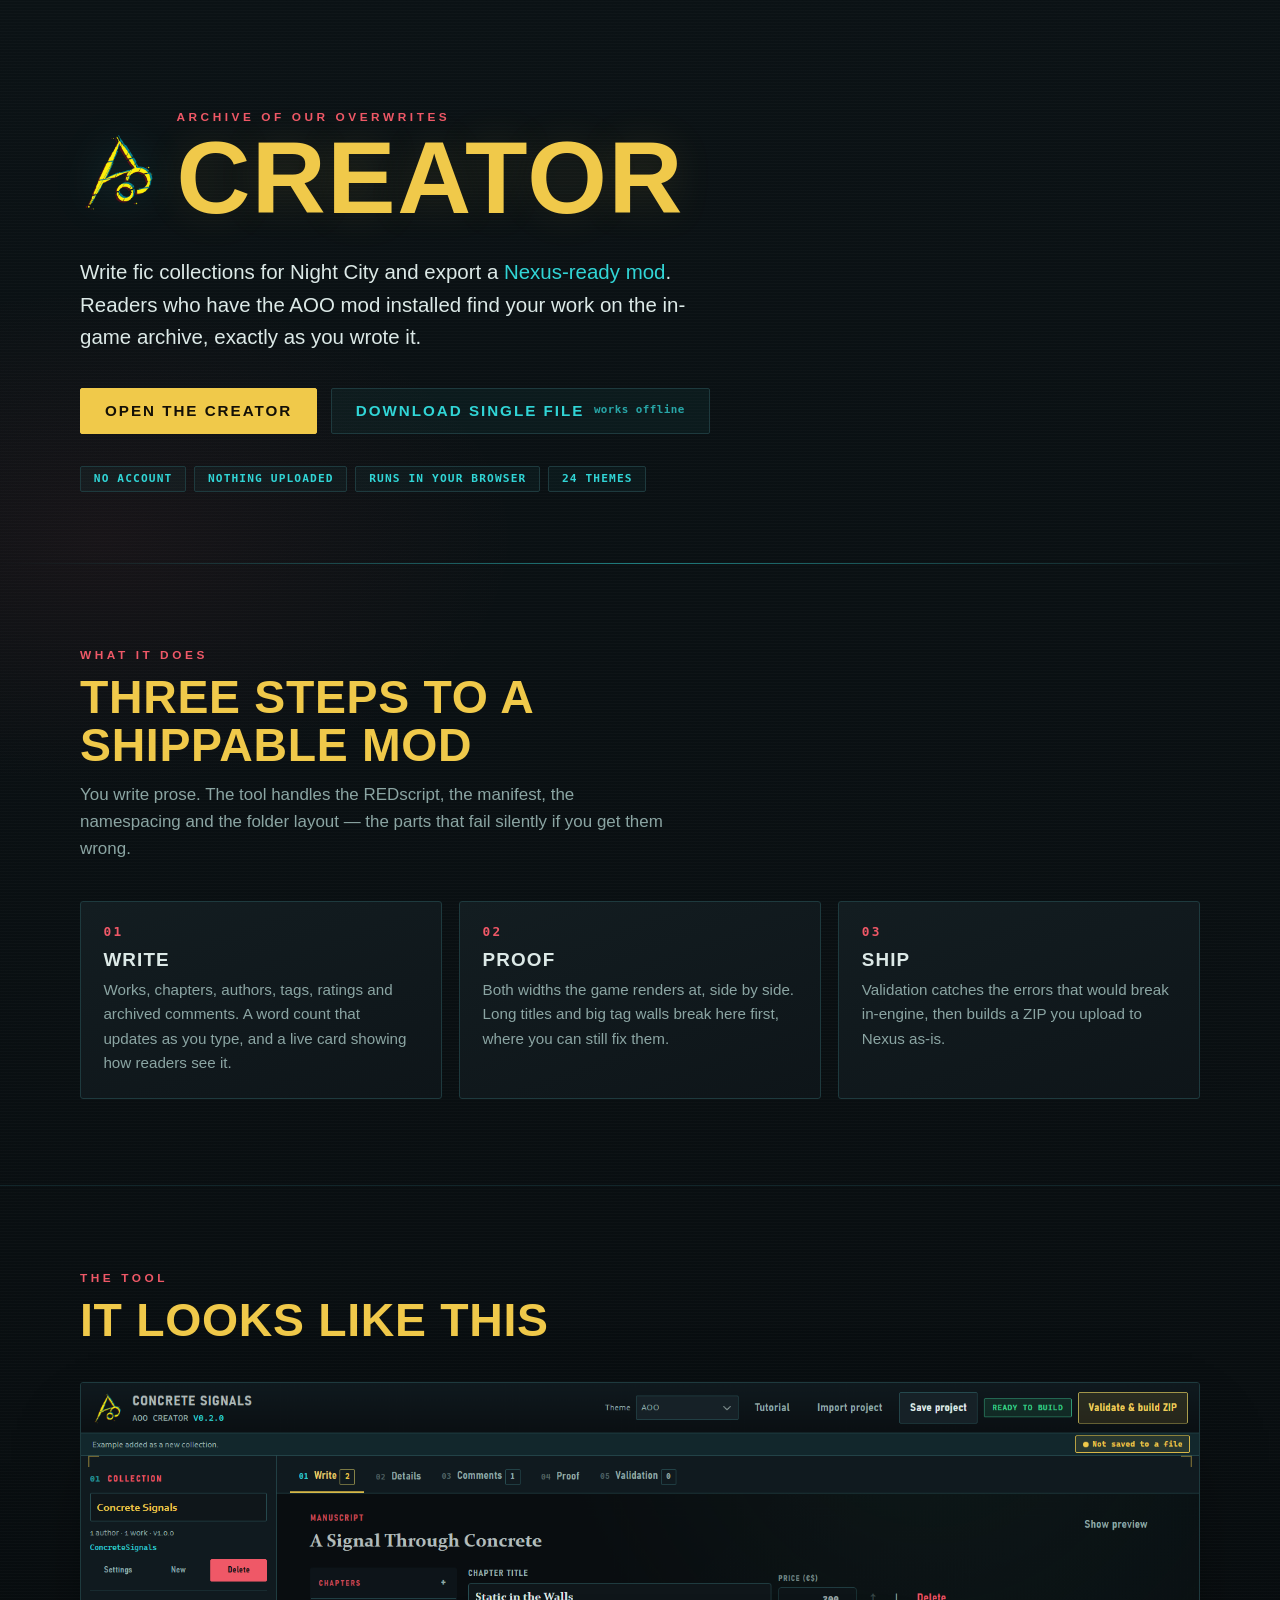
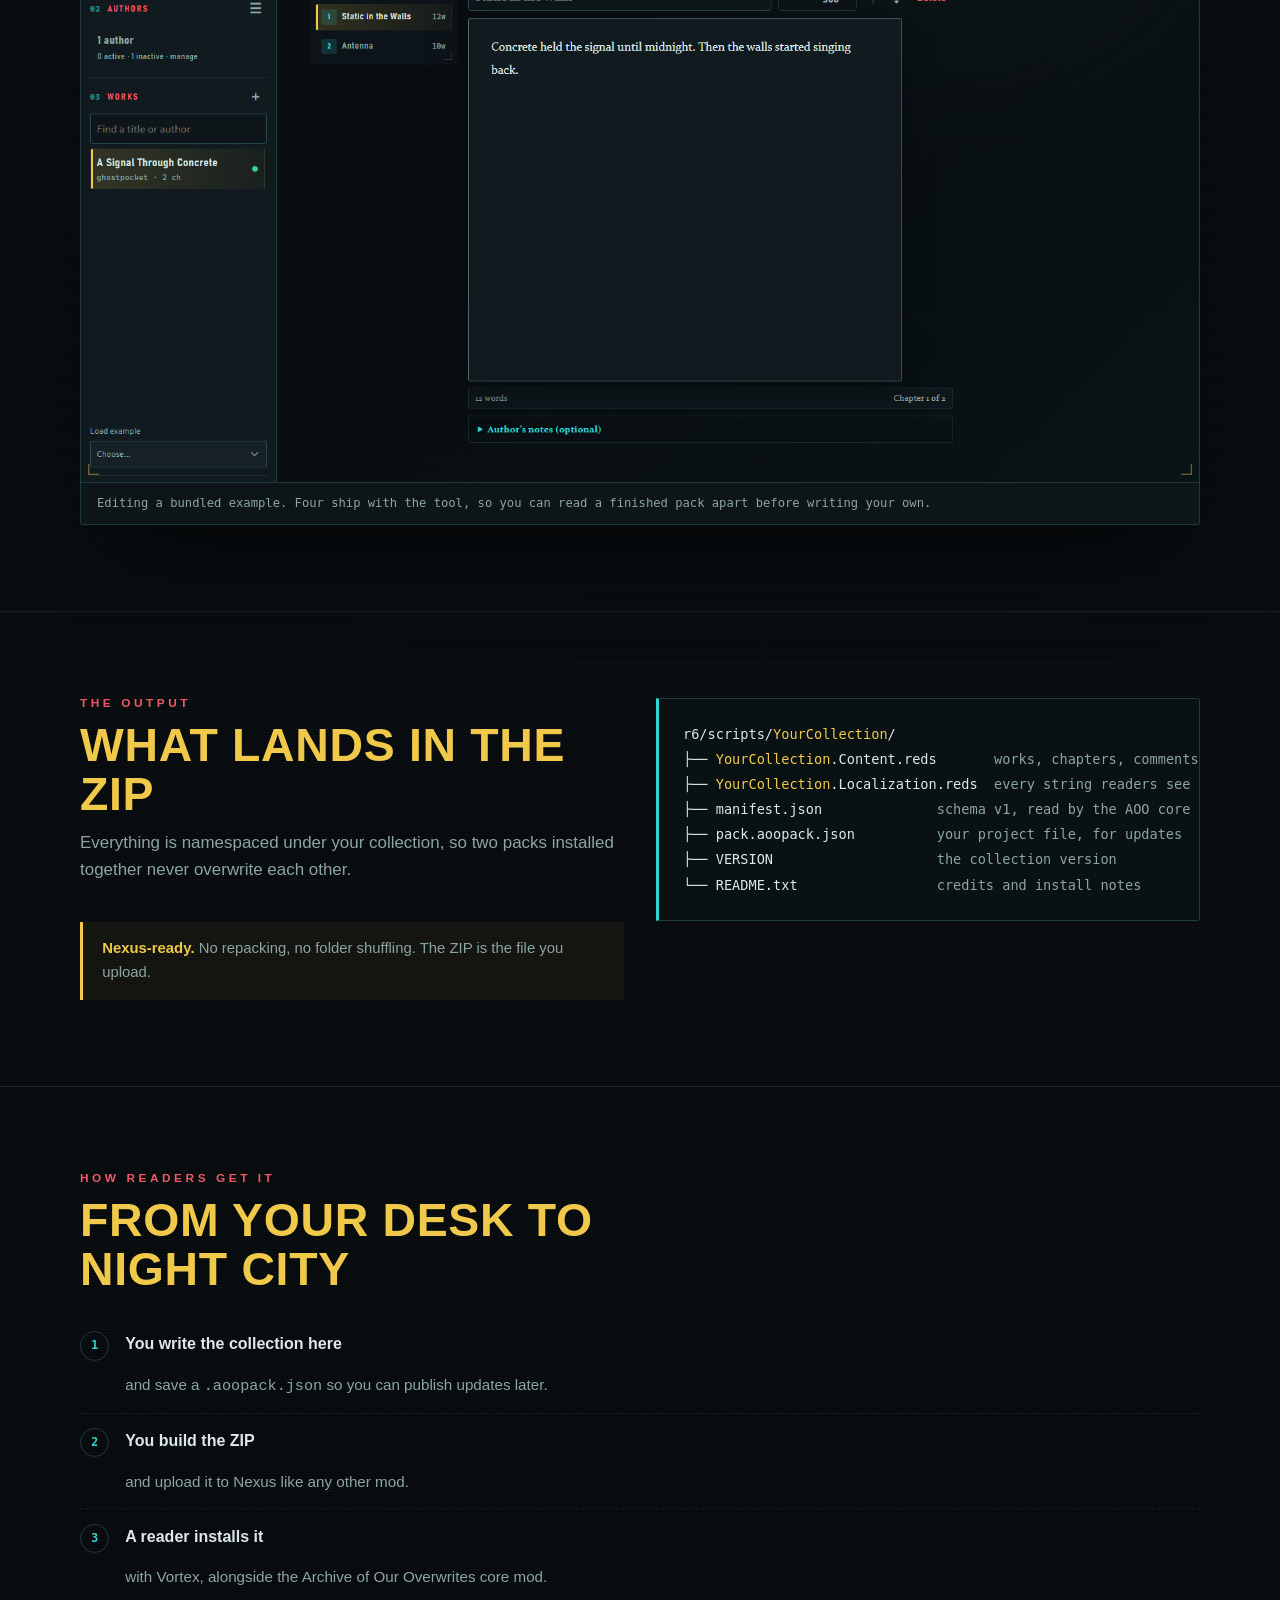
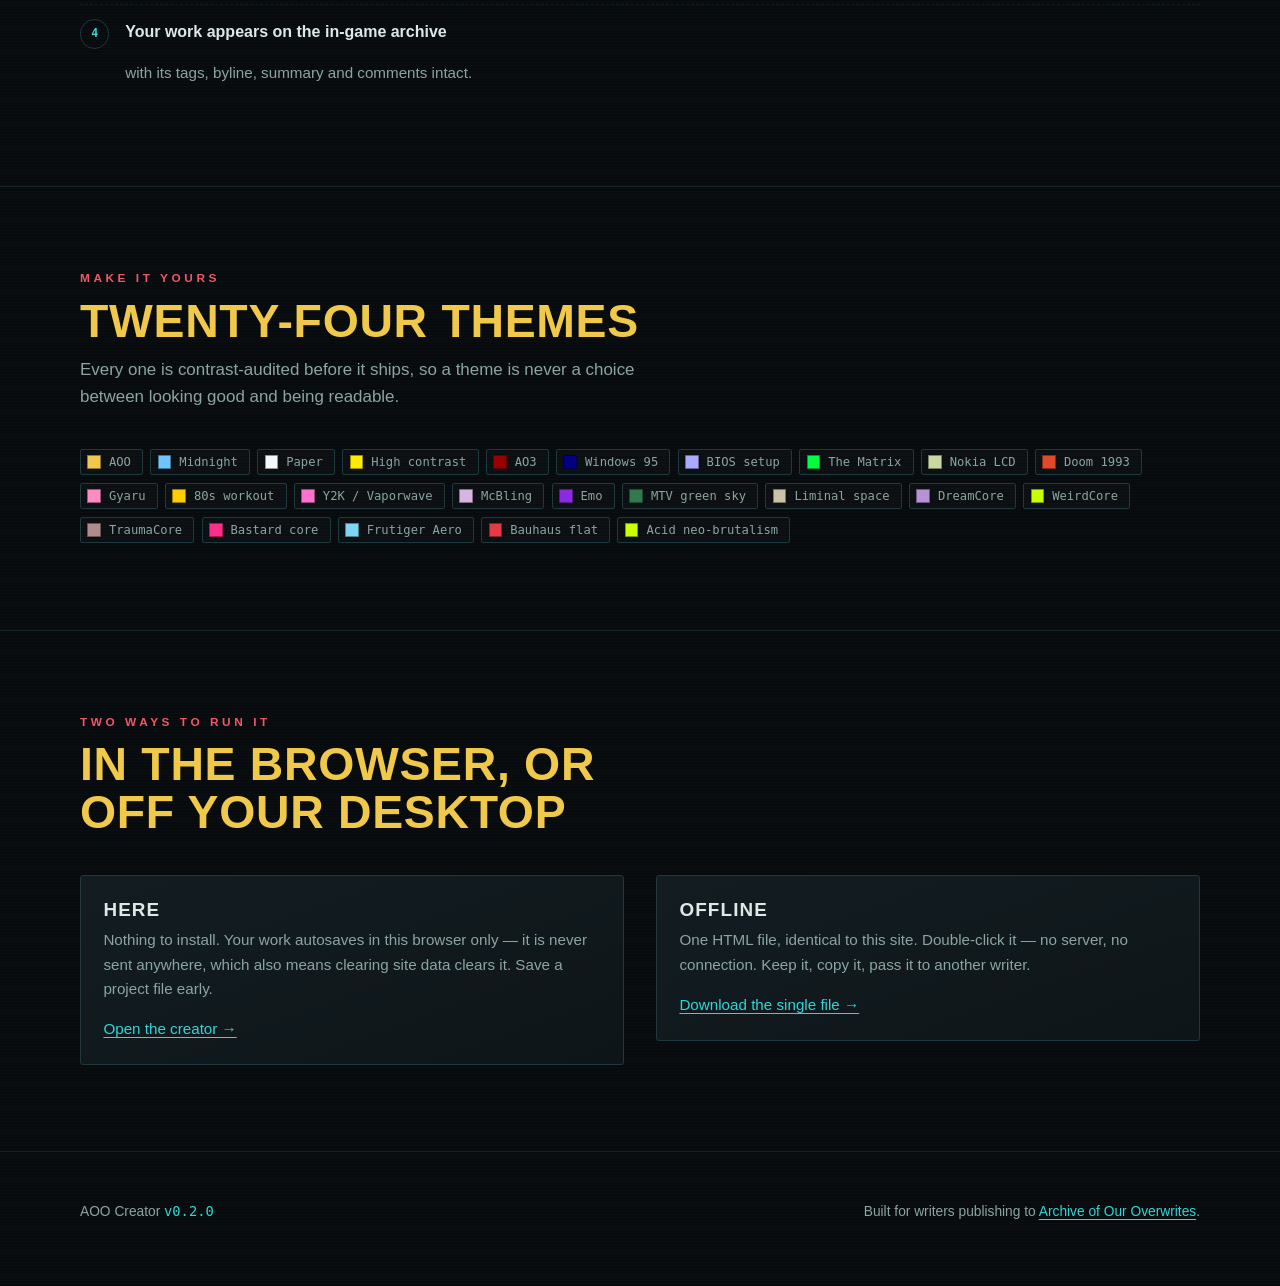
==== commit b3f18ed1: "Prepare the repo for a public push Removes developer scaffolding from what gets published and adds t" ====
--- a/docs/index.html
+++ b/docs/index.html
@@ -1,425 +1,333 @@
 <!doctype html>
-<html lang="en" data-theme="aoo">
+<html lang="en">
 <head>
-  <meta charset="utf-8">
-  <meta name="viewport" content="width=device-width,initial-scale=1">
-  <meta name="description" content="Build update-safe Archive of Our Overwrites fic collection mods in the browser.">
-  <title>AOO Creator</title>
-  <link rel="icon" href="assets/aoo-logo.png" type="image/png">
-  <link rel="apple-touch-icon" href="assets/aoo-logo.png">
-  <meta name="theme-color" content="#0b1114">
-  <meta name="color-scheme" content="dark light">
-  <meta property="og:type" content="website">
-  <meta property="og:site_name" content="AOO Creator">
-  <meta property="og:title" content="AOO Creator — build fic collection mods">
-  <meta property="og:description" content="Write fic collections for Cyberpunk 2077&#x27;s Archive of Our Overwrites and export a Nexus-ready mod. Runs entirely in your browser — no account, nothing uploaded.">
-  <meta property="og:image" content="assets/share-card.png">
-  <meta property="og:image:width" content="1200">
-  <meta property="og:image:height" content="630">
-  <meta property="og:image:alt" content="Archive of Our Overwrites Creator">
-  <meta name="twitter:card" content="summary_large_image">
-  <meta name="twitter:title" content="AOO Creator — build fic collection mods">
-  <meta name="twitter:description" content="Write fic collections for Cyberpunk 2077&#x27;s Archive of Our Overwrites and export a Nexus-ready mod. Runs entirely in your browser — no account, nothing uploaded.">
-  <meta name="twitter:image" content="assets/share-card.png">
-  <link rel="stylesheet" href="styles.css">
+<meta charset="utf-8">
+<meta name="viewport" content="width=device-width,initial-scale=1">
+<title>AOO Creator</title>
+<meta name="description" content="Write fic collections for Cyberpunk 2077&#x27;s Archive of Our Overwrites and export a Nexus-ready mod. Runs entirely in your browser — no account, nothing uploaded.">
+<link rel="icon" href="assets/aoo-logo.png" type="image/png">
+<link rel="apple-touch-icon" href="assets/aoo-logo.png">
+<meta name="theme-color" content="#070b0d">
+<meta name="color-scheme" content="dark">
+<meta property="og:type" content="website">
+<meta property="og:site_name" content="AOO Creator">
+<meta property="og:title" content="AOO Creator — build fic collection mods">
+<meta property="og:description" content="Write fic collections for Cyberpunk 2077&#x27;s Archive of Our Overwrites and export a Nexus-ready mod. Runs entirely in your browser — no account, nothing uploaded.">
+<meta property="og:image" content="assets/share-card.png">
+<meta property="og:image:width" content="1200">
+<meta property="og:image:height" content="630">
+<meta property="og:image:alt" content="Archive of Our Overwrites Creator">
+<meta name="twitter:card" content="summary_large_image">
+<meta name="twitter:title" content="AOO Creator — build fic collection mods">
+<meta name="twitter:description" content="Write fic collections for Cyberpunk 2077&#x27;s Archive of Our Overwrites and export a Nexus-ready mod. Runs entirely in your browser — no account, nothing uploaded.">
+<meta name="twitter:image" content="assets/share-card.png">
+
+<style>
+:root{
+  --ink:#070b0d; --panel:#0e1519; --panel2:#131d21; --edge:#1e3a3e;
+  --text:#dce9e7; --muted:#8ba5a3;
+  --cyan:#31d5d6; --gold:#f0c94a; --red:#ef5867; --green:#38d28d;
+  --display:"Bahnschrift SemiCondensed",Bahnschrift,"Oswald","Arial Narrow",sans-serif;
+  --body:Corbel,Candara,"Optima","Segoe UI",sans-serif;
+  --mono:"Cascadia Mono",Consolas,"DejaVu Sans Mono",monospace;
+}
+*{box-sizing:border-box;margin:0}
+html{scroll-behavior:smooth}
+body{
+  background:
+    radial-gradient(900px 520px at 82% -8%,#31d5d614,transparent 62%),
+    radial-gradient(700px 420px at 8% 12%,#ef58670f,transparent 60%),
+    repeating-linear-gradient(0deg,#ffffff04 0 1px,transparent 1px 3px),
+    linear-gradient(178deg,#0b1215,var(--ink) 55%);
+  color:var(--text); font:16px/1.6 var(--body);
+  -webkit-font-smoothing:antialiased;
+}
+.wrap{width:min(1120px,calc(100% - 2.5rem));margin-inline:auto}
+a{color:var(--cyan);text-underline-offset:3px}
+
+/* ---------- shared type ---------- */
+.eyebrow{font:800 .74rem/1 var(--display);letter-spacing:.3em;text-transform:uppercase;color:var(--red)}
+h1,h2,h3{font-family:var(--display);font-weight:700;letter-spacing:.015em;line-height:1.04}
+h2{font-size:clamp(1.9rem,4vw,2.9rem);text-transform:uppercase;color:var(--gold)}
+h3{font-size:1.18rem;text-transform:uppercase;letter-spacing:.06em;color:var(--text)}
+.lede{max-width:62ch;color:var(--muted);font-size:1.06rem}
+
+/* ---------- page-load stagger ---------- */
+@keyframes riseIn{from{opacity:0;transform:translateY(14px)}to{opacity:1;transform:none}}
+.rise{animation:riseIn 700ms cubic-bezier(.22,.9,.3,1) both}
+.d1{animation-delay:.05s}.d2{animation-delay:.16s}.d3{animation-delay:.27s}
+.d4{animation-delay:.38s}.d5{animation-delay:.5s}.d6{animation-delay:.62s}
+@media (prefers-reduced-motion:reduce){.rise{animation:none}}
+
+/* ---------- hero ---------- */
+header.hero{position:relative;padding:clamp(3.5rem,9vw,7rem) 0 clamp(2.5rem,6vw,4.5rem);overflow:hidden}
+header.hero::after{
+  content:"";position:absolute;inset:auto 0 0;height:1px;
+  background:linear-gradient(90deg,transparent,var(--edge) 12%,var(--cyan) 50%,var(--edge) 88%,transparent);
+  opacity:.55}
+.mark-row{display:flex;align-items:center;gap:1.15rem;margin-bottom:1.5rem}
+.mark{width:78px;height:78px;flex:none;filter:drop-shadow(0 0 22px #31d5d63d)}
+.mark img{width:100%;height:100%;object-fit:contain}
+.title{font-size:clamp(3rem,10vw,6.4rem);text-transform:uppercase;color:var(--gold);
+  text-shadow:0 0 42px #f0c94a1f;margin:.1rem 0 0}
+.tagline{margin-top:1.4rem;max-width:56ch;font-size:clamp(1.05rem,2.1vw,1.28rem);color:var(--text)}
+.tagline b{color:var(--cyan);font-weight:inherit}
+
+.cta{display:flex;flex-wrap:wrap;gap:.85rem;margin-top:2.1rem}
+.btn{display:inline-flex;align-items:center;gap:.6rem;padding:.9rem 1.5rem;
+  font:700 .95rem/1 var(--display);letter-spacing:.13em;text-transform:uppercase;
+  text-decoration:none;border:1px solid var(--edge);border-radius:2px;
+  transition:transform 140ms ease,box-shadow 140ms ease,border-color 140ms ease}
+.btn.go{background:var(--gold);border-color:var(--gold);color:#141007;
+  box-shadow:0 0 0 0 #f0c94a55}
+.btn.go:hover{transform:translateY(-2px);box-shadow:0 10px 30px -8px #f0c94a77}
+.btn.alt{color:var(--cyan);background:#31d5d60d}
+.btn.alt:hover{border-color:var(--cyan);transform:translateY(-2px)}
+.btn small{font-family:var(--mono);font-size:.68rem;letter-spacing:.04em;
+  text-transform:none;opacity:.75}
+
+.facts{display:flex;flex-wrap:wrap;gap:.5rem;margin-top:2rem;padding:0;list-style:none}
+.facts li{padding:.4rem .8rem;border:1px solid var(--edge);border-radius:2px;
+  background:#31d5d60a;font:700 .7rem/1 var(--mono);letter-spacing:.1em;
+  text-transform:uppercase;color:var(--cyan)}
+
+/* ---------- sections ---------- */
+section{padding:clamp(3.2rem,7vw,5.4rem) 0;border-bottom:1px solid #12262a}
+.head{display:grid;gap:.7rem;margin-bottom:2.4rem;max-width:70ch}
+
+.steps{display:grid;gap:1.1rem;grid-template-columns:repeat(auto-fit,minmax(min(255px,100%),1fr));
+  counter-reset:step}
+.step{position:relative;padding:1.5rem 1.4rem 1.4rem;border:1px solid var(--edge);
+  background:linear-gradient(160deg,var(--panel2),var(--panel));border-radius:3px}
+.step::before{counter-increment:step;content:"0" counter(step);
+  display:block;margin-bottom:.7rem;font:800 .8rem/1 var(--mono);letter-spacing:.18em;color:var(--red)}
+.step p{margin-top:.55rem;color:var(--muted);font-size:.95rem}
+.step.plain::before{content:none}
+
+.shot{border:1px solid var(--edge);border-radius:3px;overflow:hidden;
+  box-shadow:0 40px 90px -40px #000c, 0 0 0 1px #ffffff05 inset;background:var(--panel)}
+.shot img{display:block;width:100%;height:auto}
+.shot figcaption{padding:.7rem 1rem;border-top:1px solid var(--edge);
+  font:.76rem/1.5 var(--mono);color:var(--muted);background:var(--panel)}
+
+.tree{margin:0;padding:1.4rem 1.5rem;border:1px solid var(--edge);border-left:3px solid var(--cyan);
+  background:#0a1113;border-radius:0 3px 3px 0;overflow-x:auto;
+  font:.85rem/1.85 var(--mono);color:var(--text)}
+.tree .dim{color:var(--muted)}
+.tree .hi{color:var(--gold)}
+
+.split{display:grid;gap:2rem;grid-template-columns:repeat(auto-fit,minmax(min(300px,100%),1fr));align-items:start}
+
+.chain{display:grid;gap:.9rem;padding:0;margin:0;list-style:none;counter-reset:link}
+.chain li{display:grid;grid-template-columns:auto 1fr;gap:1rem;align-items:baseline;
+  padding-bottom:.9rem;border-bottom:1px dashed #16303485}
+.chain li:last-child{border-bottom:0}
+.chain li::before{counter-increment:link;content:counter(link);
+  display:grid;place-items:center;width:1.7rem;height:1.7rem;
+  border:1px solid var(--edge);border-radius:50%;
+  font:700 .72rem/1 var(--mono);color:var(--cyan)}
+.chain b{grid-column:2;color:var(--text);font-weight:700}
+.chain span{grid-column:2;color:var(--muted);font-size:.95rem}
+.chain li::before{grid-row:span 2;align-self:start}
+
+.themes{display:flex;flex-wrap:wrap;gap:.45rem;padding:0;margin:0;list-style:none}
+.themes li{display:flex;align-items:center;gap:.5rem;padding:.35rem .7rem .35rem .4rem;
+  border:1px solid var(--edge);border-radius:2px;background:#ffffff05;
+  font:.76rem/1 var(--mono);color:var(--muted)}
+.themes i{width:.85rem;height:.85rem;border-radius:1px;background:var(--sw,#333);
+  box-shadow:0 0 0 1px #0006 inset}
+
+.note{margin-top:1.6rem;padding:.95rem 1.2rem;border-left:3px solid var(--gold);
+  background:#f0c94a0d;color:var(--muted);font-size:.93rem}
+.note b{color:var(--gold)}
+
+footer{padding:3rem 0 4rem;color:var(--muted);font-size:.86rem}
+.foot-row{display:flex;flex-wrap:wrap;gap:1.4rem;justify-content:space-between;align-items:center}
+.foot-row code{font-family:var(--mono);color:var(--cyan)}
+</style>
 </head>
 <body>
-  <header class="app-header">
-    <div class="brand">
-      <button id="welcomeBtn" class="brand-button" type="button" title="Show the welcome screen"><span class="brand-logo" role="img" aria-label="Archive of Our Overwrites"></span></button>
-      <div class="masthead"><strong id="mastheadName">Untitled collection</strong><span class="masthead-sub">AOO Creator <i>v0.2.0</i></span></div>
-    </div>
-    <div class="header-actions">
-      <label class="compact">Theme
-        <select id="themeSelect">
-          <optgroup label="Core">
-            <option value="aoo">AOO</option><option value="night">Midnight</option>
-            <option value="light">Paper</option><option value="contrast">High contrast</option>
-          </optgroup>
-          <optgroup label="Archive">
-            <option value="ao3">AO3</option>
-          </optgroup>
-          <optgroup label="Old hardware">
-            <option value="win95">Windows 95</option><option value="bios">BIOS setup</option>
-            <option value="matrix">The Matrix</option><option value="nokia">Nokia LCD</option>
-            <option value="doom">Doom 1993</option>
-          </optgroup>
-          <optgroup label="Aesthetic">
-            <option value="gyaru">Gyaru</option><option value="workout">80s workout</option>
-            <option value="vapor">Y2K / Vaporwave</option><option value="mcbling">McBling</option>
-            <option value="emo">Emo</option><option value="mtv">MTV green sky</option>
-          </optgroup>
-          <optgroup label="Uneasy">
-            <option value="liminal">Liminal space</option><option value="dream">DreamCore</option>
-            <option value="weird">WeirdCore</option><option value="trauma">TraumaCore</option>
-            <option value="bastard">Bastard core</option>
-          </optgroup>
-          <optgroup label="Design">
-            <option value="aero">Frutiger Aero</option><option value="bauhaus">Bauhaus flat</option>
-            <option value="brutal">Acid neo-brutalism</option>
-          </optgroup>
-        </select>
-      </label>
-      <button id="tutorialBtn" class="ghost">Tutorial</button>
-      <button id="importBtn" class="ghost">Import project</button>
-      <button id="saveProjectBtn" class="secondary">Save project</button>
-      <button id="readyState" class="ready-state" type="button" hidden></button>
-      <button id="buildBtn" class="primary">Validate &amp; build ZIP</button>
-      <input id="importFile" type="file" accept=".json,.aoopack.json,application/json" hidden>
-    </div>
-  </header>
-
-  <div class="status-bar">
-    <span id="statusBar" class="status-text" role="status">Autosave ready.</span>
-    <button id="backupState" class="backup-state" type="button"></button>
-  </div>
-
-  <div class="hud" aria-hidden="true"><i></i><i></i><i></i><i></i></div>
-
-  <main class="workspace">
-    <aside class="rail" aria-label="Collection navigator">
-      <section class="rail-section">
-        <div class="section-title"><h2>Collection</h2></div>
-        <select id="collectionSelect" class="collection-select" aria-label="Switch collection"></select>
-        <div id="projectSummary" class="project-summary"></div>
-        <div class="collection-actions"><button id="projectSettingsBtn" class="ghost">Settings</button><button id="newProjectBtn" class="ghost">New</button><button id="deleteCollectionBtn" class="danger danger-strong">Delete</button></div>
-      </section>
-
-      <section class="rail-section">
-        <div class="section-title"><h2>Authors</h2><button id="manageAuthorsBtn" class="icon-button" title="Manage authors">&#9776;</button></div>
-        <button id="authorSummary" class="project-summary author-summary" type="button"></button>
-      </section>
-
-      <section class="rail-section grow">
-        <div class="section-title"><h2>Works <span id="worksAttention" class="attention"></span></h2><button id="addWorkBtn" class="icon-button" title="Add work">＋</button></div>
-        <input id="workSearch" class="rail-search" type="search" placeholder="Find a title or author">
-        <div id="workList" class="nav-list work-list"></div>
-      </section>
-
-      <section class="rail-section examples">
-        <label>Load example
-          <select id="exampleSelect">
-            <option value="">Choose…</option>
-            <option value="oneshot">Inactive one-shot</option>
-            <option value="complete">Complete multi-chapter</option>
-            <option value="active">Active timed WIP</option>
-            <option value="collection">Multi-author collection</option>
-          </select>
-        </label>
-      </section>
-    </aside>
-
-    <section class="editor-shell">
-      <nav class="editor-tabs" aria-label="Editor sections">
-        <button data-tab="write" class="active">Write <span id="chapterCount" class="badge">0</span></button>
-        <button data-tab="details">Details</button>
-        <button data-tab="comments">Comments <span id="commentCount" class="badge">0</span></button>
-        <button data-tab="preview">Proof</button>
-        <button data-tab="validate">Validation <span id="issueCount" class="badge">0</span></button>
-      </nav>
-
-      <div id="emptyState" class="empty-state" hidden>
-        <h1>Build your collection</h1>
-        <p>Add an author and work, or load an example. Stable IDs are created once and survive later title or pseud changes.</p>
+
+<header class="hero">
+  <div class="wrap">
+    <div class="mark-row rise d1">
+      <div class="mark"><img src="assets/aoo-logo.png" alt=""></div>
+      <div>
+        <p class="eyebrow">Archive of Our Overwrites</p>
+        <h1 class="title">Creator</h1>
       </div>
-
-      <div id="writePane" class="pane active">
-        <div class="pane-heading">
-          <div><span class="eyebrow">Manuscript</span><h1 id="workHeading">Untitled work</h1></div>
-          <div class="pane-actions"><button id="livePreviewBtn" class="ghost" aria-pressed="false">Show preview</button></div>
-        </div>
-        <div class="write-layout">
-          <aside class="chapter-strip">
-            <div class="strip-head">Chapters<button id="addChapterBtn" class="icon-button" title="Add chapter">+</button></div>
-            <div id="chapterStrip" class="strip-list"></div>
-          </aside>
-          <div id="chapterEditor" class="chapter-editor"></div>
-          <aside id="writePreview" class="write-preview" hidden>
-            <div class="strip-head">As readers see it</div>
-            <div id="aooPreviewLive" class="aoo-preview"></div>
-          </aside>
-        </div>
+    </div>
+    <p class="tagline rise d2">Write fic collections for Night City and export a
+      <b>Nexus-ready mod</b>. Readers who have the AOO mod installed find your work
+      on the in-game archive, exactly as you wrote it.</p>
+
+    <div class="cta rise d3">
+      <a class="btn go" href="app.html">Open the creator</a>
+      <a class="btn alt" href="AOO-Creator-v0.2.0-standalone.html" download>
+        Download single file <small>works offline</small></a>
+    </div>
+
+    <ul class="facts rise d4">
+      <li>No account</li>
+      <li>Nothing uploaded</li>
+      <li>Runs in your browser</li>
+      <li>24 themes</li>
+    </ul>
+  </div>
+</header>
+
+<section>
+  <div class="wrap">
+    <div class="head rise d1">
+      <p class="eyebrow">What it does</p>
+      <h2>Three steps to a shippable mod</h2>
+      <p class="lede">You write prose. The tool handles the REDscript, the manifest,
+        the namespacing and the folder layout &mdash; the parts that fail silently
+        if you get them wrong.</p>
+    </div>
+    <div class="steps">
+      <article class="step rise d2">
+        <h3>Write</h3>
+        <p>Works, chapters, authors, tags, ratings and archived comments. A word
+          count that updates as you type, and a live card showing how readers see it.</p>
+      </article>
+      <article class="step rise d3">
+        <h3>Proof</h3>
+        <p>Both widths the game renders at, side by side. Long titles and big tag
+          walls break here first, where you can still fix them.</p>
+      </article>
+      <article class="step rise d4">
+        <h3>Ship</h3>
+        <p>Validation catches the errors that would break in-engine, then builds a
+          ZIP you upload to Nexus as-is.</p>
+      </article>
+    </div>
+  </div>
+</section>
+
+<section>
+  <div class="wrap">
+    <div class="head rise d1">
+      <p class="eyebrow">The tool</p>
+      <h2>It looks like this</h2>
+    </div>
+    <figure class="shot rise d2">
+      <img src="assets/screenshot-app.png"
+           alt="The AOO Creator editing a collection called Concrete Signals, with a chapter list, manuscript and a Ready to build indicator.">
+      <figcaption>Editing a bundled example. Four ship with the tool, so you can read
+        a finished pack apart before writing your own.</figcaption>
+    </figure>
+  </div>
+</section>
+
+<section>
+  <div class="wrap split">
+    <div>
+      <div class="head rise d1">
+        <p class="eyebrow">The output</p>
+        <h2>What lands in the ZIP</h2>
+        <p class="lede">Everything is namespaced under your collection, so two packs
+          installed together never overwrite each other.</p>
       </div>
-
-      <div id="authorsPane" class="pane">
-        <div class="pane-heading">
-          <div><span class="eyebrow">Collection roster</span><h1>Authors</h1></div>
-          <div class="pane-actions"><button id="addAuthorBtn" class="primary">Add author</button></div>
-        </div>
-        <input id="authorSearch" class="author-search" type="search" placeholder="Find an author by pseud">
-        <div id="authorRows" class="author-rows"></div>
-      </div>
-
-      <div id="detailsPane" class="pane">
-        <div class="pane-heading">
-          <div><span class="eyebrow">Work metadata</span><h1 id="detailsHeading">Untitled work</h1></div>
-          <div class="pane-actions"><button id="duplicateWorkBtn" class="ghost">Duplicate</button><button id="deleteWorkBtn" class="danger">Delete</button></div>
-        </div>
-        <form id="workForm" class="record" autocomplete="off">
-
-          <section class="record-block">
-            <h2 class="record-rubric">Byline</h2>
-            <div class="record-grid">
-              <label class="span-2">Title <span class="counter" data-counter="title"></span>
-                <input data-bind="title" maxlength="120" required>
-              </label>
-              <label>Author
-                <select data-bind="authorId" id="authorSelect"></select>
-              </label>
-              <label>Pseud shown on work <span class="counter" data-counter="pseud"></span>
-                <input data-bind="pseud" maxlength="24" required>
-              </label>
-            </div>
-          </section>
-
-          <section class="record-block">
-            <h2 class="record-rubric">Rating and warnings</h2>
-            <div class="rating-row">
-              <div class="rating-chips" id="ratingChips" role="radiogroup" aria-label="Rating">
-                <button type="button" data-rating="General"><b>G</b><span>General</span></button>
-                <button type="button" data-rating="Teen"><b>T</b><span>Teen and up</span></button>
-                <button type="button" data-rating="Mature"><b>M</b><span>Mature</span></button>
-                <button type="button" data-rating="Explicit"><b>E</b><span>Explicit</span></button>
-                <button type="button" data-rating="NotRated"><b>N</b><span>Not rated</span></button>
-              </div>
-              <input data-bind="rating" id="ratingValue" class="visually-bound" tabindex="-1" aria-hidden="true">
-            </div>
-            <div class="record-grid">
-              <label>Archive warning
-                <select data-bind="warning"><option value="None">No Archive Warnings Apply</option><option value="ChooseNotToWarn">Creator Chose Not To Use Archive Warnings</option><option value="GraphicViolence">Graphic Depictions Of Violence</option><option value="MajorDeath">Major Character Death</option><option value="Underage">Underage</option><option value="NonCon">Rape/Non-Con</option></select>
-              </label>
-              <label>Category
-                <select data-bind="category"><option>Gen</option><option>F/F</option><option>F/M</option><option>M/M</option><option>Multi</option><option>Other</option></select>
-              </label>
-              <label>Status
-                <select data-bind="complete"><option value="true">Complete</option><option value="false">Work in progress</option></select>
-              </label>
-              <label id="releaseModelField">Release model
-                <select data-bind="active"><option value="false">Immediate availability</option><option value="true">Timed active-author release</option></select>
-              </label>
-              <label id="releaseIntervalField">Release interval (days)
-                <input data-bind="releaseIntervalDays" type="number" min="3" max="365" step="1">
-                <small>Only used by an incomplete timed work whose registered author is active; minimum 3 days.</small>
-              </label>
-            </div>
-          </section>
-
-          <section class="record-block">
-            <h2 class="record-rubric">Summary <span class="counter" data-counter="summary"></span></h2>
-            <textarea data-bind="summary" maxlength="140" rows="3" class="record-summary"></textarea>
-            <small>Market cards allow 140 characters; the preview shows the final wrap.</small>
-          </section>
-
-          <section class="record-block">
-            <h2 class="record-rubric">Tags <span id="tagTotal" class="badge">0 / 100</span></h2>
-            <div class="tag-fields">
-              <div class="tag-field" data-tagfield="fandoms">
-                <span class="tag-kind">Fandoms</span>
-                <div class="tag-chips"></div>
-                <input class="tag-entry" list="fandomPresets" placeholder="Type a fandom, press Enter">
-                <input data-bind-list="fandoms" class="visually-bound" tabindex="-1" aria-hidden="true">
-              </div>
-              <div class="tag-field" data-tagfield="relationships">
-                <span class="tag-kind">Relationships</span>
-                <div class="tag-chips"></div>
-                <input class="tag-entry" list="relationshipPresets" placeholder="Type a pairing, press Enter">
-                <input data-bind-list="relationships" class="visually-bound" tabindex="-1" aria-hidden="true">
-              </div>
-              <div class="tag-field" data-tagfield="characters">
-                <span class="tag-kind">Characters</span>
-                <div class="tag-chips"></div>
-                <input class="tag-entry" list="characterPresets" placeholder="Type a character, press Enter">
-                <input data-bind-list="characters" class="visually-bound" tabindex="-1" aria-hidden="true">
-              </div>
-              <div class="tag-field" data-tagfield="tags">
-                <span class="tag-kind">Additional tags</span>
-                <div class="tag-chips"></div>
-                <input class="tag-entry" list="tagPresets" placeholder="Type a tag, press Enter">
-                <input data-bind-list="tags" class="visually-bound" tabindex="-1" aria-hidden="true">
-              </div>
-            </div>
-            <small>Each tag may be 80 characters. The in-game work page collapses large tag walls behind &ldquo;Show all&rdquo;.</small>
-          </section>
-
-          <section class="record-block">
-            <h2 class="record-rubric">How the archive received it</h2>
-            <div class="reception">
-              <label><span>Props</span><input data-bind-stat="props" type="number" min="0"></label>
-              <label><span>Reads</span><input data-bind-stat="reads" type="number" min="0"></label>
-              <label><span>Stashes</span><input data-bind-stat="stashes" type="number" min="0"></label>
-              <label><span>Comments</span><input data-bind-stat="comments" type="number" min="0"><small>Never below archived comments.</small></label>
-              <label class="derived"><span>Words</span><input id="wordCountField" type="text" readonly tabindex="-1" aria-readonly="true"><small>Counted as you write.</small></label>
-            </div>
-            <small>These are the numbers a reader sees on the work card. They are fiction, not a real count.</small>
-          </section>
-
-          <section class="record-block">
-            <h2 class="record-rubric">Author&rsquo;s note before the work</h2>
-            <textarea data-bind="notesBefore" rows="3" placeholder="Optional" class="record-summary"></textarea>
-          </section>
-        </form>
-      </div>
-
-      <div id="commentsPane" class="pane">
-        <div class="pane-heading"><div><span class="eyebrow">Optional archive activity</span><h1>Comments</h1></div><button id="addCommentBtn" class="primary">Add comment</button></div>
-        <p class="help-callout">Comments can be included on complete, inactive one-shots and multi-chapter works. Chapter 0 means the whole work.</p>
-        <div id="commentList" class="card-list"></div>
-      </div>
-
-      <div id="previewPane" class="pane">
-        <div class="pane-heading"><div><span class="eyebrow">Before you publish</span><h1>Proof the work card</h1></div></div>
-        <p class="help-callout">Both widths the game renders at, side by side. Long titles and large tag walls fail here first &mdash; if it survives the narrow column it survives the Shard Market.</p>
-        <div class="proof-sheet">
-          <figure><figcaption>Wide &mdash; work page</figcaption><div id="aooPreview" class="aoo-preview"></div></figure>
-          <figure><figcaption>Narrow &mdash; market card</figcaption><div id="aooPreviewNarrow" class="aoo-preview narrow"></div></figure>
-        </div>
-      </div>
-
-      <div id="validatePane" class="pane">
-        <div class="pane-heading"><div><span class="eyebrow">Framework schema v1</span><h1>Validation report</h1></div><button id="runValidationBtn" class="ghost">Run again</button></div>
-        <div id="validationSummary"></div><div id="validationList" class="validation-list"></div>
-      </div>
-
-      <div id="projectPane" class="pane">
-        <div class="pane-heading"><div><span class="eyebrow">Nexus-ready package</span><h1>Collection settings</h1></div></div>
-        <form id="projectForm" class="form-grid">
-          <label class="span-2">Collection name <input data-pack="name" maxlength="80"></label>
-          <label>Namespace <input data-pack="namespace" maxlength="48" pattern="[A-Za-z][A-Za-z0-9_]*"><small>Letters, numbers, underscore; cannot change after release.</small></label>
-          <label>Version <input data-pack="version" value="1.0.0"></label>
-          <label>Collection creator <input data-pack="creator" maxlength="80"></label>
-          <label>License <input data-pack="license" maxlength="80" placeholder="All rights reserved"></label>
-          <label class="span-2">Description <textarea data-pack="description" rows="3" maxlength="400"></textarea></label>
-          <label>Nexus page <input data-pack="nexus" type="url" placeholder="https://www.nexusmods.com/..."></label>
-          <label>Credits <input data-pack="credits" maxlength="240"></label>
-        </form>
-        <div class="contract-card"><strong>Dependency contract</strong><span>Archive of Our Overwrites ≥ 0.3.0-dev.17</span><span>Framework 1.0.0 · Creator schema 1</span></div>
-      </div>
-    </section>
-  </main>
-
-  <datalist id="fandomPresets"><option value="SAMURAI"><option value="Us Cracks"><option value="Legends of Night City"><option value="Cyberpunk 2077"></datalist>
-  <datalist id="relationshipPresets"><option value="Kerry Eurodyne/Johnny Silverhand"><option value="V/Judy Alvarez"><option value="V/Panam Palmer"></datalist>
-  <datalist id="characterPresets"><option value="V"><option value="Johnny Silverhand"><option value="Kerry Eurodyne"><option value="Judy Alvarez"><option value="Panam Palmer"></datalist>
-  <datalist id="tagPresets"><option value="Slow Burn"><option value="Angst"><option value="Found Family"><option value="Fluff"><option value="Alternate Universe"><option value="Unreliable Narrator"></datalist>
-
-  <div id="boot" class="boot" hidden>
-    <div class="boot-frame">
-      <div class="boot-mark">
-        <svg class="boot-reticle" viewBox="0 0 120 120" aria-hidden="true">
-          <circle class="ret-ring" cx="60" cy="60" r="54" fill="none" stroke="currentColor" stroke-width="1"/>
-          <circle class="ret-spin" cx="60" cy="60" r="46" fill="none" stroke="currentColor" stroke-width="2"
-                  stroke-dasharray="42 250" stroke-linecap="round"/>
-          <path class="ret-tick" d="M60 2v10M60 108v10M2 60h10M108 60h10" stroke="currentColor" stroke-width="2"/>
-        </svg>
-        <span class="boot-logo" role="img" aria-label=""></span>
-      </div>
-      <div class="boot-title">Archive of Our Overwrites</div>
-      <div class="boot-sub">Creator v0.2.0</div>
-      <ol class="boot-lines">
-        <li><span>framework contract 1.0.0</span><b>ok</b></li>
-        <li><span>creator schema v1</span><b>ok</b></li>
-        <li><span>local library</span><b>mounted</b></li>
-        <li><span>network</span><b>not required</b></li>
-      </ol>
-      <div class="boot-bar"><i></i></div>
-      <div class="boot-skip" role="status">press any key to continue</div>
-    </div>
-  </div>
-
-  <div id="publishScreen" class="publish" hidden>
-    <div class="publish-inner">
-      <div class="publish-head">
-        <span class="eyebrow">Ready to publish</span>
-        <h1 id="publishTitle">Untitled collection</h1>
-        <p class="publish-sub">This builds the mod file you upload. Nothing leaves your machine.</p>
-      </div>
-      <dl class="publish-facts" id="publishFacts"></dl>
-      <div class="publish-files">
-        <span class="tag-kind">What the ZIP contains</span>
-        <ol id="publishFileList"></ol>
-      </div>
-      <p class="publish-note" id="publishNote"></p>
-      <div class="publish-actions">
-        <button id="publishCancel" class="ghost">Not yet</button>
-        <button id="publishGo" class="primary">Build the ZIP</button>
-      </div>
-    </div>
-  </div>
-
-  <div id="tutorialRoot"></div>
-
-  <dialog id="confirmDialog">
-    <form method="dialog" class="dialog-card confirm-card">
-      <span class="eyebrow" id="confirmEyebrow">Confirm</span>
-      <h1 id="confirmTitle">Are you sure?</h1>
-      <p id="confirmBody"></p>
-      <div class="dialog-actions">
-        <button value="cancel" class="ghost">Cancel</button>
-        <button value="ok" class="primary" id="confirmOk">Confirm</button>
-      </div>
-    </form>
-  </dialog>
-
-  <div id="welcomeScreen" class="welcome" hidden>
-    <div class="welcome-inner">
-      <div class="welcome-head">
-        <svg class="welcome-mark" viewBox="0 0 64 64" aria-hidden="true">
-          <defs><linearGradient id="wmg" x1="0" y1="0" x2="1" y2="1">
-            <stop offset="0" stop-color="currentColor" stop-opacity=".85"/>
-            <stop offset="1" stop-color="currentColor" stop-opacity=".25"/>
-          </linearGradient></defs>
-          <path d="M8 46 L32 8 L56 46" fill="none" stroke="url(#wmg)" stroke-width="3" stroke-linejoin="round"/>
-          <path d="M18 46 L32 24 L46 46" fill="none" stroke="currentColor" stroke-width="1.5" opacity=".45"/>
-          <line x1="6" y1="54" x2="58" y2="54" stroke="currentColor" stroke-width="2" opacity=".7"/>
-        </svg>
-        <div>
-          <span class="eyebrow">Archive of Our Overwrites</span>
-          <h1>Build a fic collection</h1>
-          <p class="welcome-sub">Everything happens on your machine. Nothing is uploaded, and there is no account.</p>
-        </div>
-      </div>
-
-      <div class="welcome-grid">
-        <button class="welcome-card" data-welcome="blank">
-          <span class="welcome-card-title">Start writing</span>
-          <span class="welcome-card-text">A blank collection with one author and one work. Best if you already know what you are making.</span>
-        </button>
-        <button class="welcome-card" data-welcome="tour">
-          <span class="welcome-card-title">Take the tour</span>
-          <span class="welcome-card-text">Ten steps through the real interface, from naming a collection to building the mod.</span>
-        </button>
-        <button class="welcome-card" data-welcome="example">
-          <span class="welcome-card-title">Open an example</span>
-          <span class="welcome-card-text">Four finished collections to read and pull apart. The fastest way to see what a pack looks like.</span>
-        </button>
-        <button class="welcome-card" data-welcome="import">
-          <span class="welcome-card-title">Import a project</span>
-          <span class="welcome-card-text">Continue from a <code>.aoopack.json</code> you saved earlier, keeping its internal IDs intact.</span>
-        </button>
-      </div>
-
-      <div id="welcomeExamples" class="welcome-examples" hidden>
-        <button data-example="oneshot"><strong>Inactive one-shot</strong><small>One chapter, archived comments</small></button>
-        <button data-example="complete"><strong>Complete multi-chapter</strong><small>Finished, immediately readable</small></button>
-        <button data-example="active"><strong>Active timed WIP</strong><small>Chapters unlock on a schedule</small></button>
-        <button data-example="collection"><strong>Multi-author collection</strong><small>Three authors, three works</small></button>
-      </div>
-
-      <p class="welcome-note"><strong>Your browser is not a backup.</strong> The tool autosaves here, but a
-      <code>.aoopack.json</code> saved to disk is the only thing that lets you publish an update your readers
-      keep their library through. Save one early.</p>
-
-
-      <p class="welcome-offline">Working without a connection, or want to keep a copy?
-      <a href="AOO-Creator-v0.2.0-standalone.html" download>Download the single-file version</a> — one HTML file,
-      identical to this page, opens straight from your desktop.</p>
-
-      <div class="welcome-foot">
-        <label class="welcome-skip"><input type="checkbox" id="welcomeSuppress"> Don&rsquo;t show this again</label>
-        <button id="welcomeClose" class="ghost welcome-close">Skip</button>
-      </div>
-    </div>
-  </div>
-  <script type="module" src="app.js"></script>
+      <p class="note rise d3"><b>Nexus-ready.</b> No repacking, no folder shuffling.
+        The ZIP is the file you upload.</p>
+    </div>
+    <pre class="tree rise d2">r6/scripts/<span class="hi">YourCollection</span>/
+├── <span class="hi">YourCollection</span>.Content.reds       <span class="dim">works, chapters, comments</span>
+├── <span class="hi">YourCollection</span>.Localization.reds  <span class="dim">every string readers see</span>
+├── manifest.json              <span class="dim">schema v1, read by the AOO core</span>
+├── pack.aoopack.json          <span class="dim">your project file, for updates</span>
+├── VERSION                    <span class="dim">the collection version</span>
+└── README.txt                 <span class="dim">credits and install notes</span></pre>
+  </div>
+</section>
+
+<section>
+  <div class="wrap">
+    <div class="head rise d1">
+      <p class="eyebrow">How readers get it</p>
+      <h2>From your desk to Night City</h2>
+    </div>
+    <ol class="chain rise d2">
+      <li><b>You write the collection here</b>
+        <span>and save a <code>.aoopack.json</code> so you can publish updates later.</span></li>
+      <li><b>You build the ZIP</b>
+        <span>and upload it to Nexus like any other mod.</span></li>
+      <li><b>A reader installs it</b>
+        <span>with Vortex, alongside the Archive of Our Overwrites core mod.</span></li>
+      <li><b>Your work appears on the in-game archive</b>
+        <span>with its tags, byline, summary and comments intact.</span></li>
+    </ol>
+  </div>
+</section>
+
+<section>
+  <div class="wrap">
+    <div class="head rise d1">
+      <p class="eyebrow">Make it yours</p>
+      <h2>Twenty-four themes</h2>
+      <p class="lede">Every one is contrast-audited before it ships, so a theme is
+        never a choice between looking good and being readable.</p>
+    </div>
+    <ul class="themes rise d2">
+      <li style="--sw:#f0c94a"><i></i>AOO</li>
+      <li style="--sw:#6fc5ff"><i></i>Midnight</li>
+      <li style="--sw:#f4f7f7"><i></i>Paper</li>
+      <li style="--sw:#ffea00"><i></i>High contrast</li>
+      <li style="--sw:#990000"><i></i>AO3</li>
+      <li style="--sw:#000080"><i></i>Windows 95</li>
+      <li style="--sw:#aaaaff"><i></i>BIOS setup</li>
+      <li style="--sw:#00ff41"><i></i>The Matrix</li>
+      <li style="--sw:#c8d8a0"><i></i>Nokia LCD</li>
+      <li style="--sw:#e04a2a"><i></i>Doom 1993</li>
+      <li style="--sw:#ff8ac4"><i></i>Gyaru</li>
+      <li style="--sw:#ffcc00"><i></i>80s workout</li>
+      <li style="--sw:#ff71ce"><i></i>Y2K / Vaporwave</li>
+      <li style="--sw:#d8b4e2"><i></i>McBling</li>
+      <li style="--sw:#8a2be2"><i></i>Emo</li>
+      <li style="--sw:#2f7a4f"><i></i>MTV green sky</li>
+      <li style="--sw:#c9c2a6"><i></i>Liminal space</li>
+      <li style="--sw:#b892d6"><i></i>DreamCore</li>
+      <li style="--sw:#c8ff00"><i></i>WeirdCore</li>
+      <li style="--sw:#b08c8c"><i></i>TraumaCore</li>
+      <li style="--sw:#ff2e88"><i></i>Bastard core</li>
+      <li style="--sw:#7fd4f5"><i></i>Frutiger Aero</li>
+      <li style="--sw:#e63946"><i></i>Bauhaus flat</li>
+      <li style="--sw:#ccff00"><i></i>Acid neo-brutalism</li>
+    </ul>
+  </div>
+</section>
+
+<section>
+  <div class="wrap">
+    <div class="head rise d1">
+      <p class="eyebrow">Two ways to run it</p>
+      <h2>In the browser, or off your desktop</h2>
+    </div>
+    <div class="split">
+      <article class="step plain rise d2">
+        <h3>Here</h3>
+        <p>Nothing to install. Your work autosaves in this browser only &mdash; it is
+          never sent anywhere, which also means clearing site data clears it. Save a
+          project file early.</p>
+        <p style="margin-top:1rem"><a href="app.html">Open the creator &rarr;</a></p>
+      </article>
+      <article class="step plain rise d3">
+        <h3>Offline</h3>
+        <p>One HTML file, identical to this site. Double-click it &mdash; no server, no
+          connection. Keep it, copy it, pass it to another writer.</p>
+        <p style="margin-top:1rem"><a href="AOO-Creator-v0.2.0-standalone.html" download>Download the single file &rarr;</a></p>
+      </article>
+    </div>
+  </div>
+</section>
+
+<footer>
+  <div class="wrap foot-row">
+    <p>AOO Creator <code>v0.2.0</code></p>
+    <p>Built for writers publishing to <a href="app.html">Archive of Our Overwrites</a>.</p>
+  </div>
+</footer>
+
 </body>
 </html>
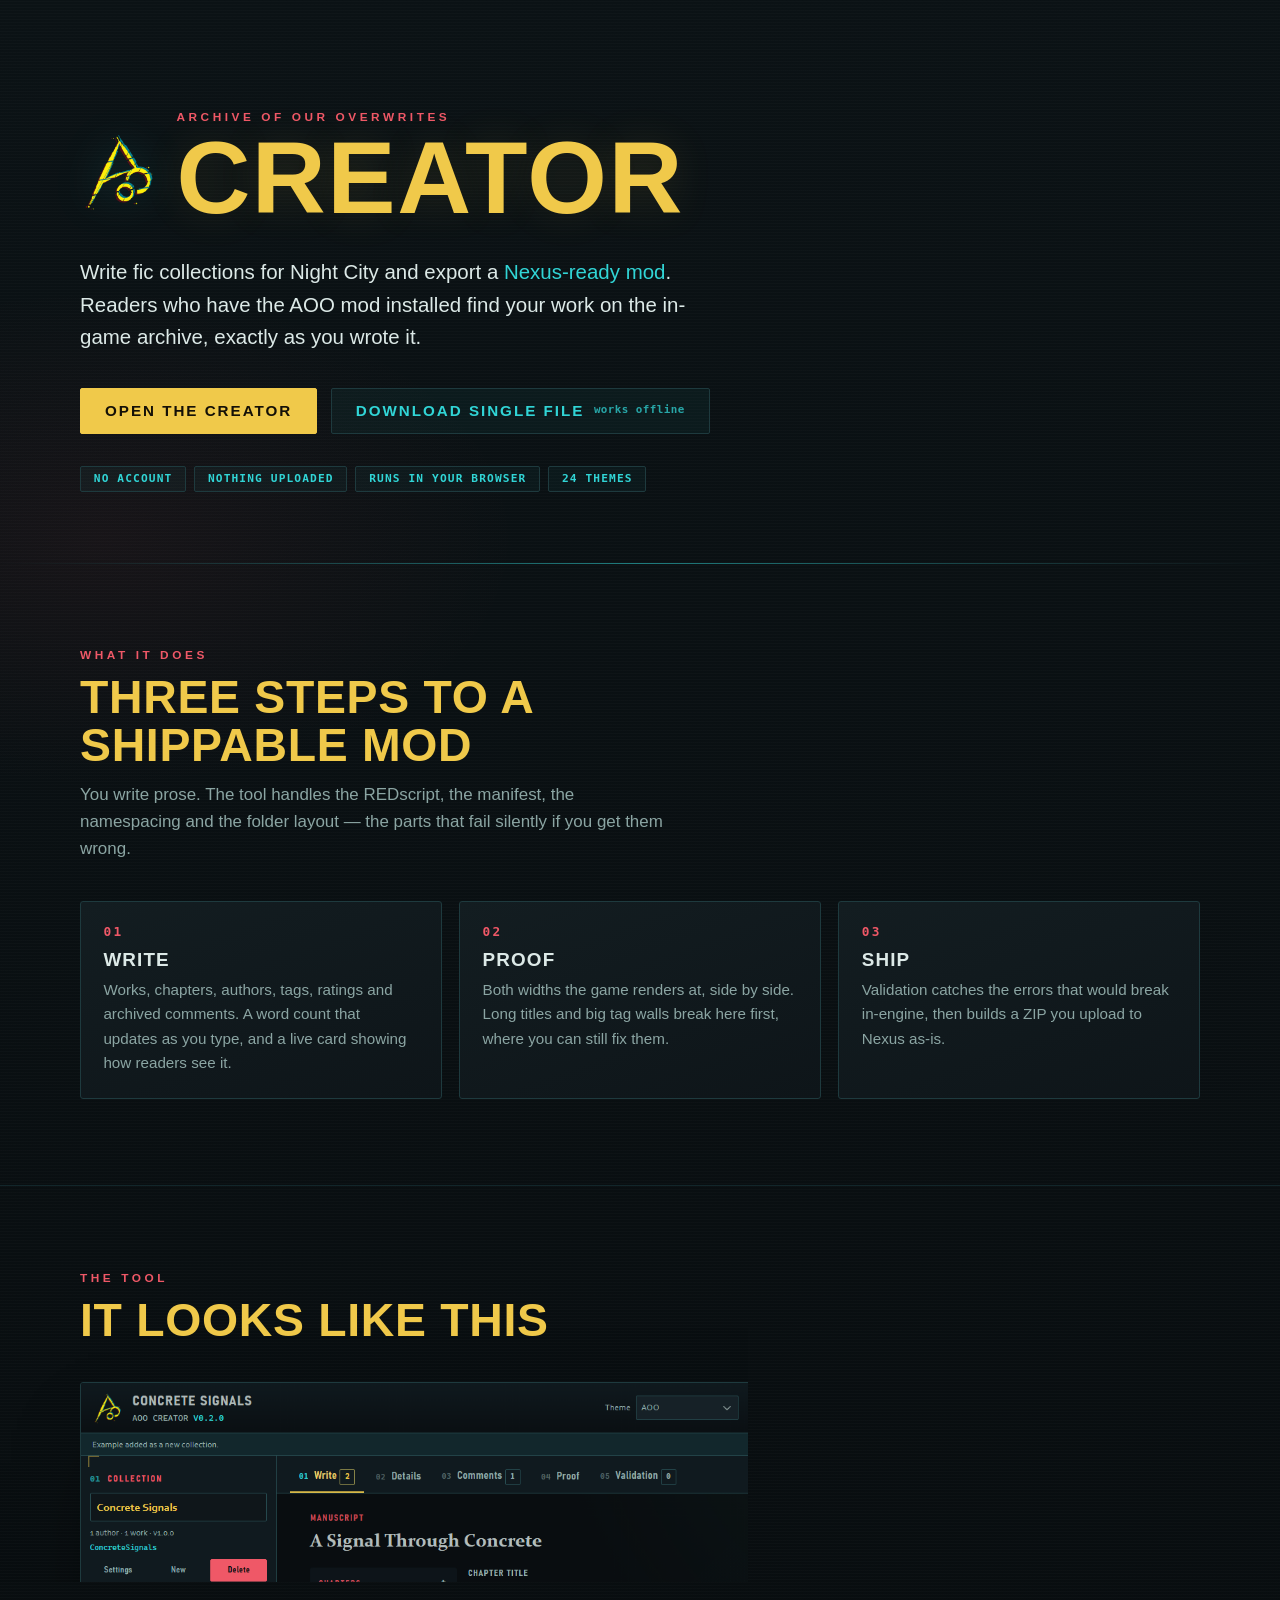
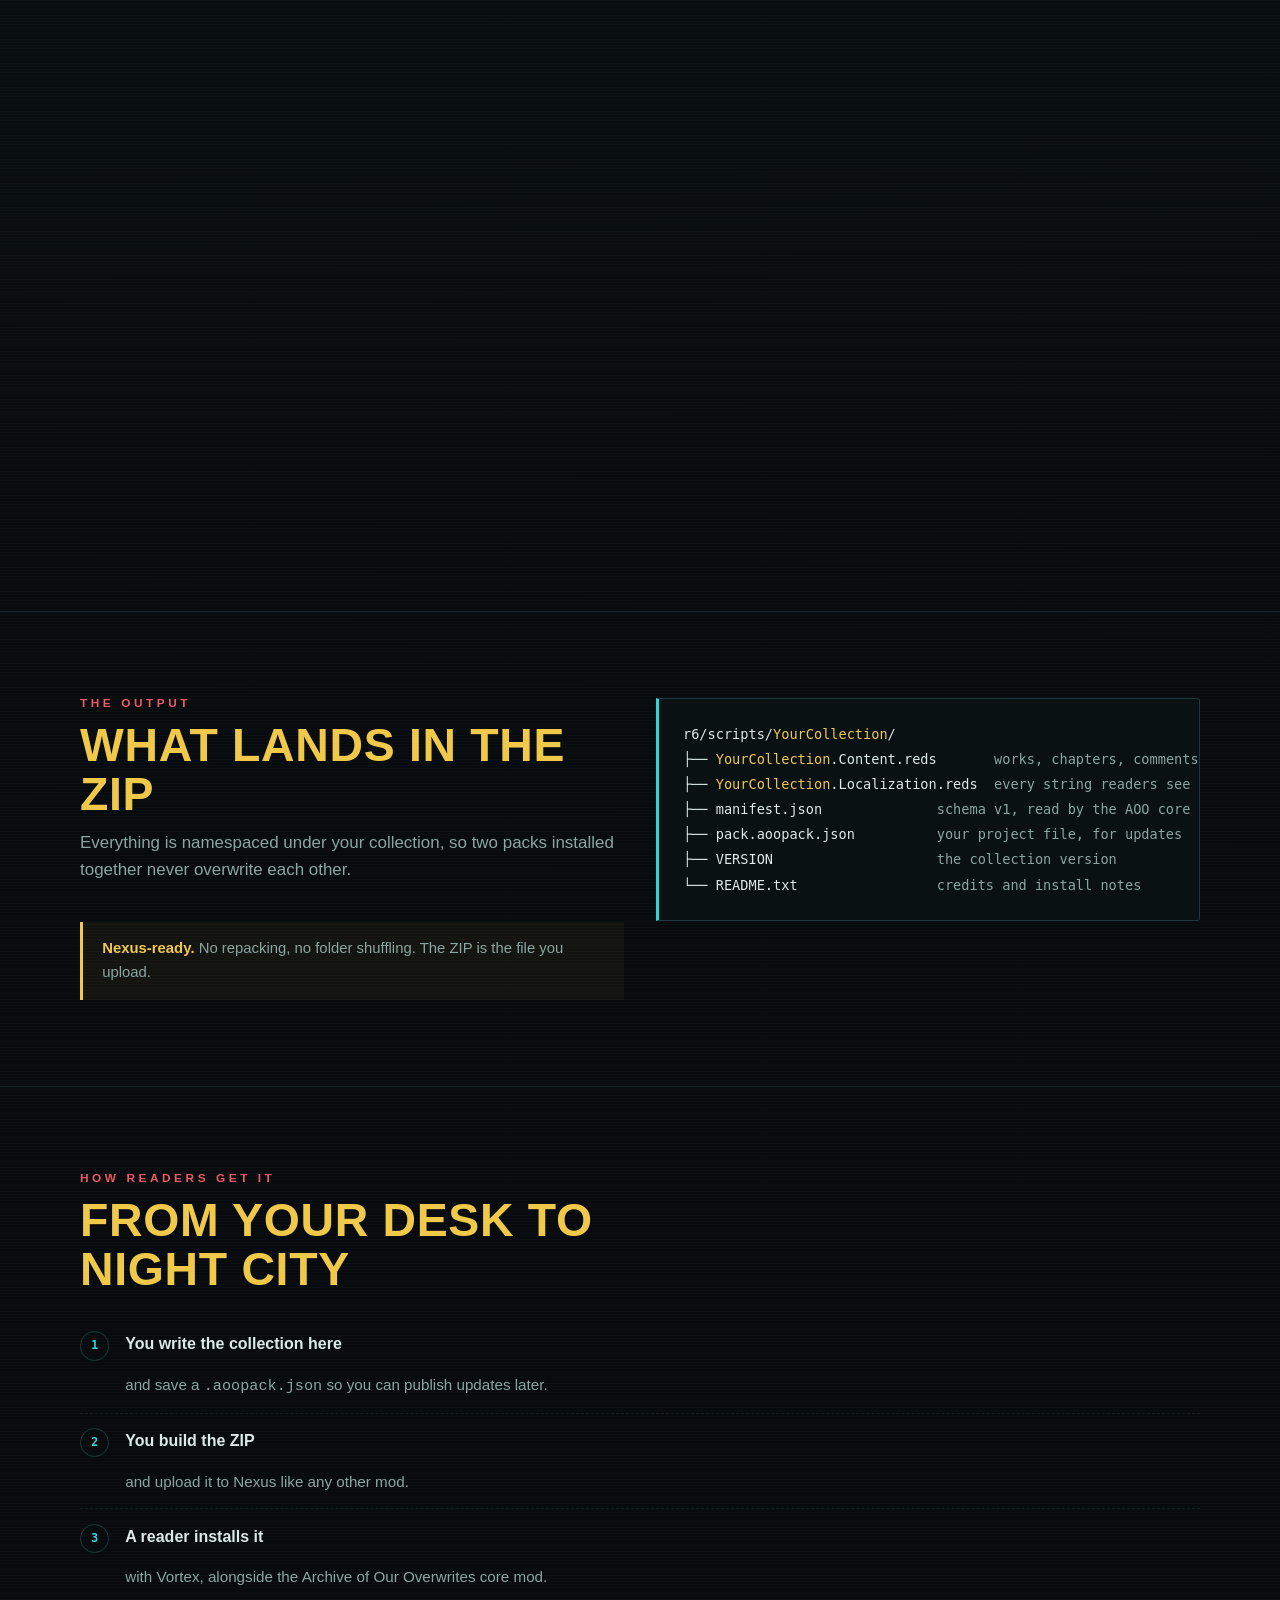
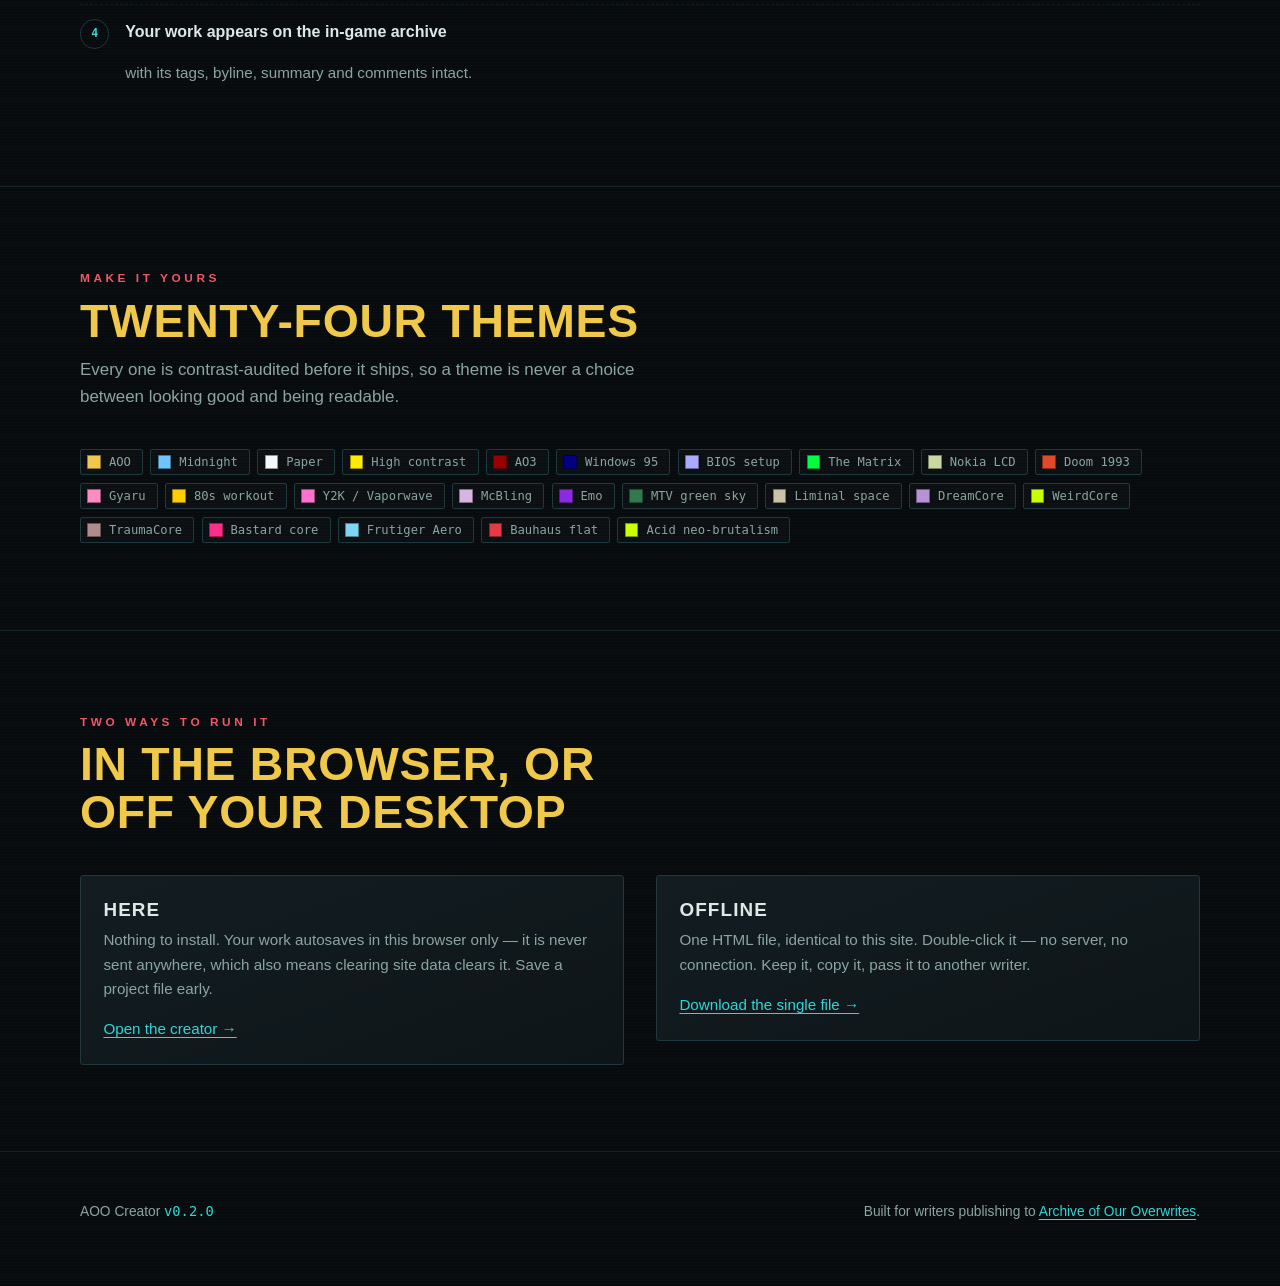
==== commit ff519aad: "Point the site metadata at the live origin Rebuilt with --base-url https://mmarcussa.github.io/aoo-c" ====
--- a/docs/index.html
+++ b/docs/index.html
@@ -9,18 +9,19 @@
 <link rel="apple-touch-icon" href="assets/aoo-logo.png">
 <meta name="theme-color" content="#070b0d">
 <meta name="color-scheme" content="dark">
+<link rel="canonical" href="https://mmarcussa.github.io/aoo-creator/">
 <meta property="og:type" content="website">
 <meta property="og:site_name" content="AOO Creator">
 <meta property="og:title" content="AOO Creator — build fic collection mods">
 <meta property="og:description" content="Write fic collections for Cyberpunk 2077&#x27;s Archive of Our Overwrites and export a Nexus-ready mod. Runs entirely in your browser — no account, nothing uploaded.">
-<meta property="og:image" content="assets/share-card.png">
+<meta property="og:image" content="https://mmarcussa.github.io/aoo-creator/assets/share-card.png">
 <meta property="og:image:width" content="1200">
 <meta property="og:image:height" content="630">
 <meta property="og:image:alt" content="Archive of Our Overwrites Creator">
 <meta name="twitter:card" content="summary_large_image">
 <meta name="twitter:title" content="AOO Creator — build fic collection mods">
 <meta name="twitter:description" content="Write fic collections for Cyberpunk 2077&#x27;s Archive of Our Overwrites and export a Nexus-ready mod. Runs entirely in your browser — no account, nothing uploaded.">
-<meta name="twitter:image" content="assets/share-card.png">
+<meta name="twitter:image" content="https://mmarcussa.github.io/aoo-creator/assets/share-card.png">
 
 <style>
 :root{
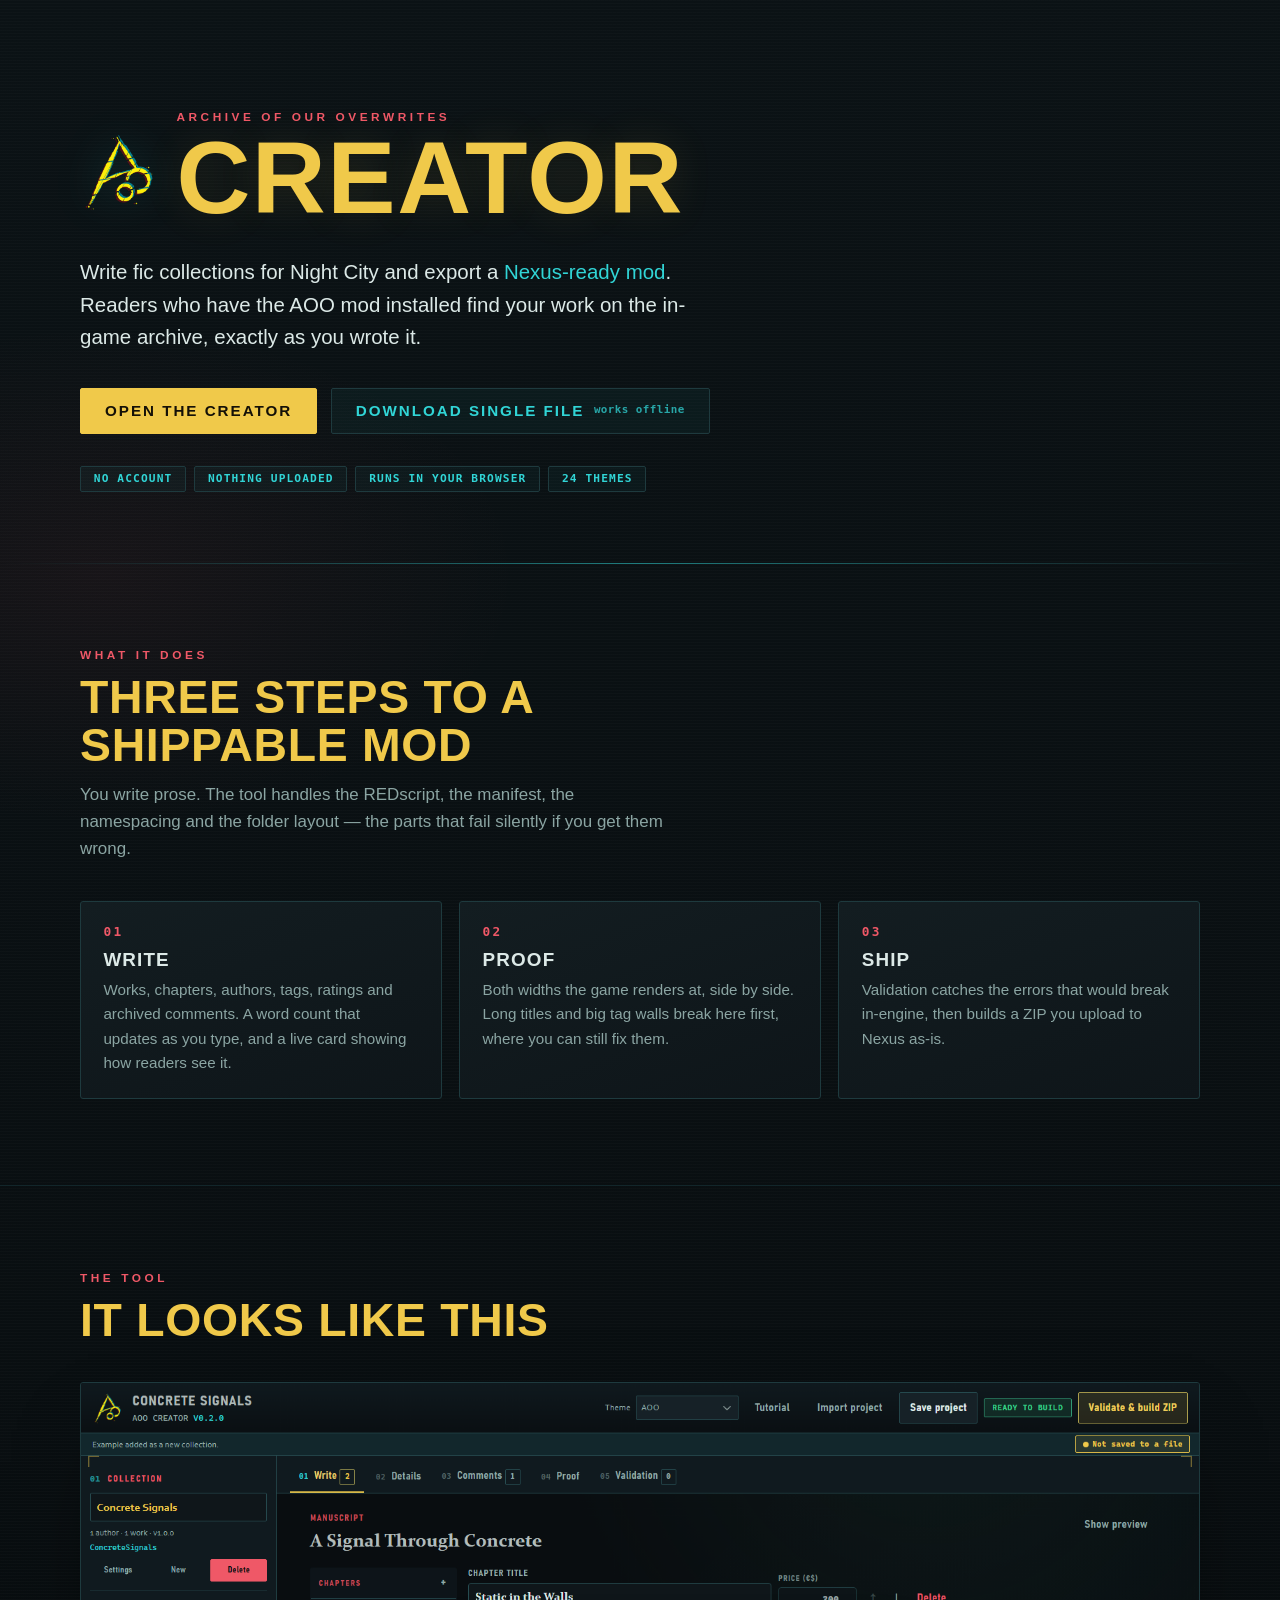
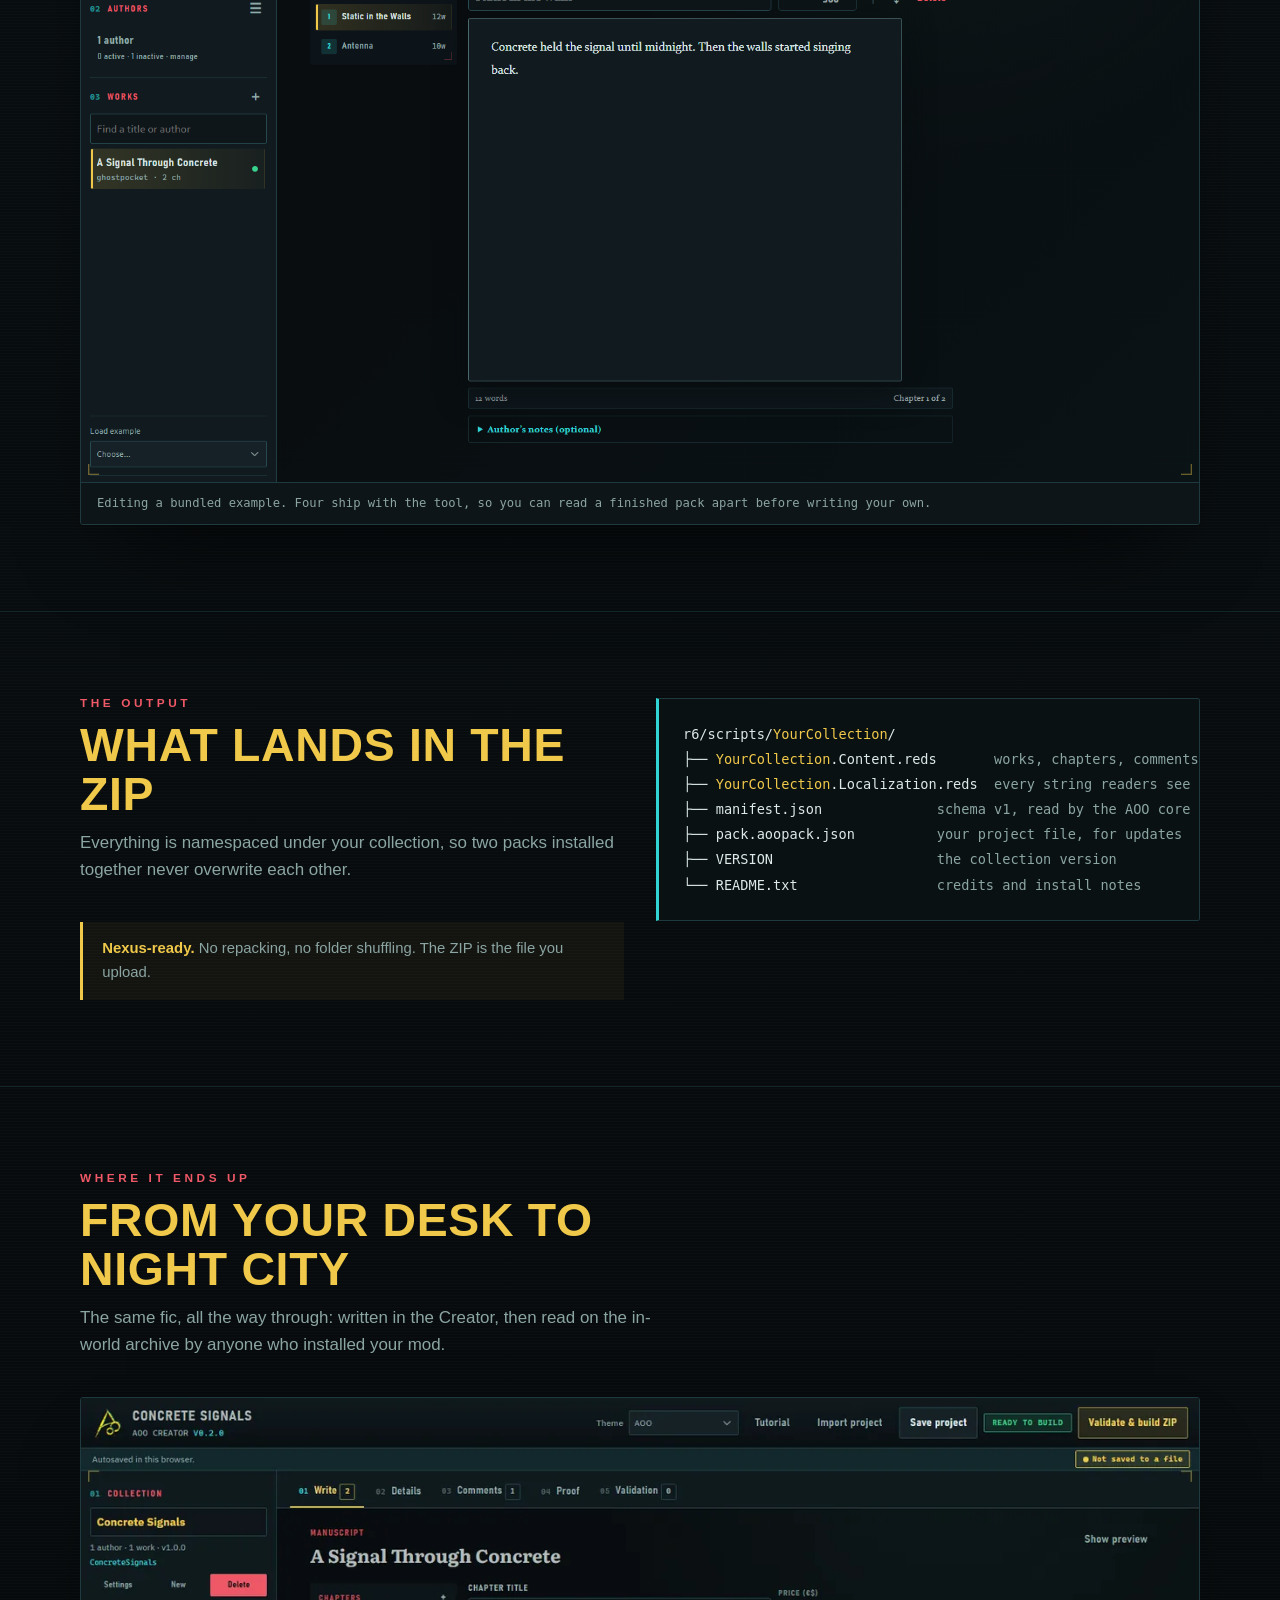
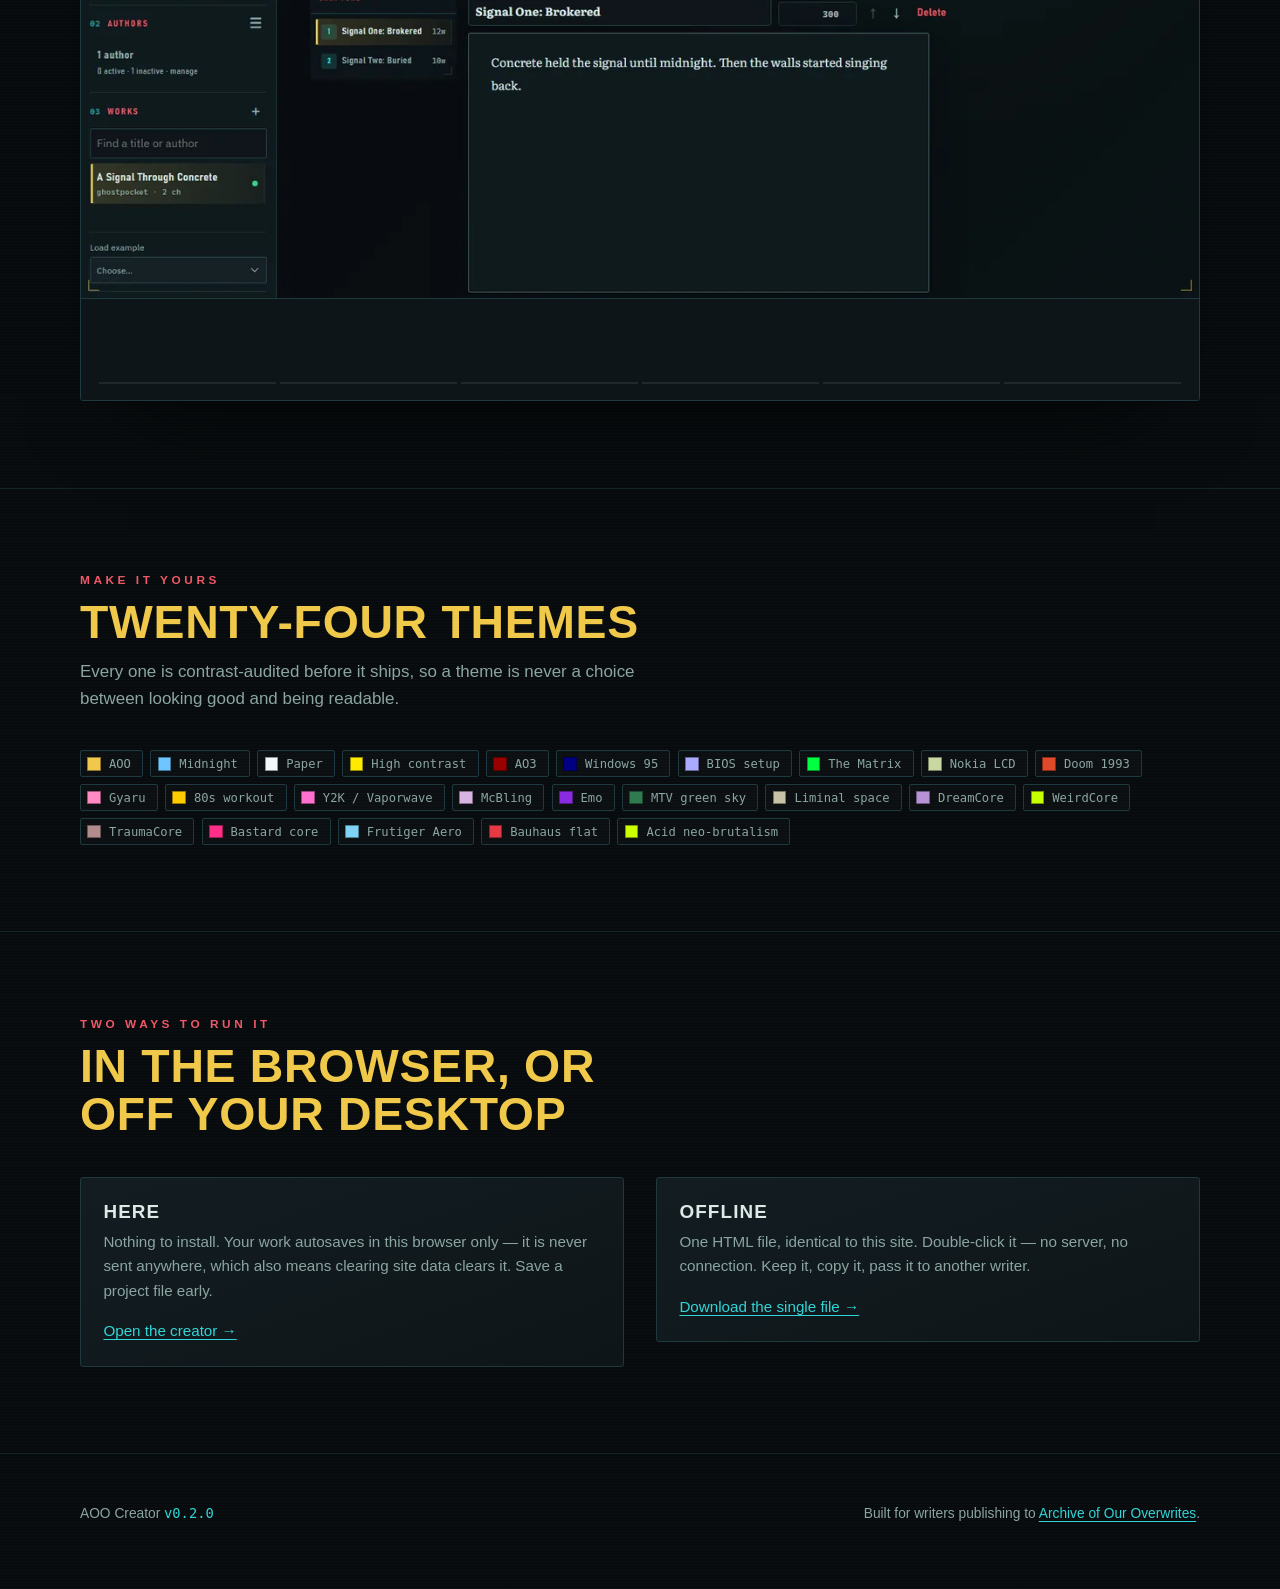
==== commit 43e47402: "Show the fic reaching Night City, with real in-game screenshots The landing page previously describe" ====
--- a/docs/index.html
+++ b/docs/index.html
@@ -145,6 +145,47 @@
 footer{padding:3rem 0 4rem;color:var(--muted);font-size:.86rem}
 .foot-row{display:flex;flex-wrap:wrap;gap:1.4rem;justify-content:space-between;align-items:center}
 .foot-row code{font-family:var(--mono);color:var(--cyan)}
+
+/* ---------- write-to-Night-City sequence ---------- */
+.seq{position:relative;border:1px solid var(--edge);border-radius:3px;overflow:hidden;
+  background:#05090b;box-shadow:0 40px 90px -46px #000c}
+.seq-stage{position:relative;aspect-ratio:1280/573}
+.seq-stage img{position:absolute;inset:0;width:100%;height:100%;object-fit:cover;
+  opacity:0;visibility:hidden;animation:seqShow var(--loop) steps(1,end) infinite;
+  animation-delay:calc(var(--i) * var(--step))}
+.seq-stage img:first-child{opacity:1;visibility:visible}
+@keyframes seqShow{0%{opacity:1;visibility:visible}16.6%{opacity:0;visibility:hidden}100%{opacity:0;visibility:hidden}}
+
+.seq-caption{display:grid;gap:.2rem;padding:.9rem 1.15rem;border-top:1px solid var(--edge);
+  background:var(--panel);min-height:5.1rem}
+.seq-caption p{position:absolute;opacity:0;visibility:hidden;margin:0;
+  animation:seqShow var(--loop) steps(1,end) infinite;
+  animation-delay:calc(var(--i) * var(--step))}
+.seq-caption .wrapline{position:relative;min-height:3.4rem}
+.seq-caption b{display:block;font:800 .72rem/1.6 var(--display);letter-spacing:.24em;
+  text-transform:uppercase;color:var(--red)}
+.seq-caption span{color:var(--muted);font-size:.95rem}
+
+.seq-ticks{display:flex;gap:.3rem;padding:0 1.15rem 1rem;background:var(--panel)}
+.seq-ticks i{flex:1;height:2px;background:#ffffff14;position:relative;overflow:hidden}
+.seq-ticks i::after{content:"";position:absolute;inset:0;background:var(--gold);
+  transform:scaleX(0);transform-origin:left;
+  animation:seqTick var(--loop) linear infinite;
+  animation-delay:calc(var(--i) * var(--step))}
+@keyframes seqTick{0%{transform:scaleX(0)}16.6%{transform:scaleX(1)}
+  16.7%{transform:scaleX(0)}100%{transform:scaleX(0)}}
+
+/* hovering holds a frame, for anyone who wants to actually read one */
+.seq:hover img,.seq:hover p,.seq:hover i::after{animation-play-state:paused}
+
+@media (prefers-reduced-motion:reduce){
+  .seq-stage{aspect-ratio:auto;display:grid;gap:1px;background:var(--edge)}
+  .seq-stage img{position:static;opacity:1;visibility:visible;animation:none;height:auto}
+  .seq-caption p{position:static;opacity:1;visibility:visible;animation:none;padding:.5rem 0;
+    border-top:1px solid #ffffff10}
+  .seq-caption .wrapline{min-height:0}
+  .seq-ticks{display:none}
+}
 </style>
 </head>
 <body>
@@ -246,19 +287,40 @@
 <section>
   <div class="wrap">
     <div class="head rise d1">
-      <p class="eyebrow">How readers get it</p>
+      <p class="eyebrow">Where it ends up</p>
       <h2>From your desk to Night City</h2>
-    </div>
-    <ol class="chain rise d2">
-      <li><b>You write the collection here</b>
-        <span>and save a <code>.aoopack.json</code> so you can publish updates later.</span></li>
-      <li><b>You build the ZIP</b>
-        <span>and upload it to Nexus like any other mod.</span></li>
-      <li><b>A reader installs it</b>
-        <span>with Vortex, alongside the Archive of Our Overwrites core mod.</span></li>
-      <li><b>Your work appears on the in-game archive</b>
-        <span>with its tags, byline, summary and comments intact.</span></li>
-    </ol>
+      <p class="lede">The same fic, all the way through: written in the Creator,
+        then read on the in-world archive by anyone who installed your mod.</p>
+    </div>
+
+    <div class="seq rise d2" style="--loop:19.2s;--step:3.2s">
+      <div class="seq-stage">
+        <img src="assets/ingame/tool-write.webp" width="1280" height="573" loading="lazy" decoding="async" style="--i:0" alt="You write the fic. Chapters, tags, byline, ratings.">
+        <img src="assets/ingame/tool-build.webp" width="1280" height="573" loading="lazy" decoding="async" style="--i:1" alt="Validation passes and it builds the mod file you upload.">
+        <img src="assets/ingame/net-directory.webp" width="1280" height="573" loading="lazy" decoding="async" style="--i:2" alt="Readers reach the archive from the Night City network.">
+        <img src="assets/ingame/archive-index.webp" width="1280" height="573" loading="lazy" decoding="async" style="--i:3" alt="Your collection, with its own stats and byline.">
+        <img src="assets/ingame/shard-market.webp" width="1280" height="573" loading="lazy" decoding="async" style="--i:4" alt="Chapters recovered with eddies, exactly as you priced them.">
+        <img src="assets/ingame/work-page.webp" width="1280" height="573" loading="lazy" decoding="async" style="--i:5" alt="Tags, warnings, props, comments. Your work, in the world.">
+      </div>
+      <div class="seq-caption">
+        <div class="wrapline">
+          <p style="--i:0"><b>In the Creator</b><span>You write the fic. Chapters, tags, byline, ratings.</span></p>
+          <p style="--i:1"><b>One click</b><span>Validation passes and it builds the mod file you upload.</span></p>
+          <p style="--i:2"><b>On the Net</b><span>Readers reach the archive from the Night City network.</span></p>
+          <p style="--i:3"><b>In the archive</b><span>Your collection, with its own stats and byline.</span></p>
+          <p style="--i:4"><b>On the market</b><span>Chapters recovered with eddies, exactly as you priced them.</span></p>
+          <p style="--i:5"><b>Read in Night City</b><span>Tags, warnings, props, comments. Your work, in the world.</span></p>
+        </div>
+      </div>
+      <div class="seq-ticks">
+        <i style="--i:0"></i>
+        <i style="--i:1"></i>
+        <i style="--i:2"></i>
+        <i style="--i:3"></i>
+        <i style="--i:4"></i>
+        <i style="--i:5"></i>
+      </div>
+    </div>
   </div>
 </section>
 
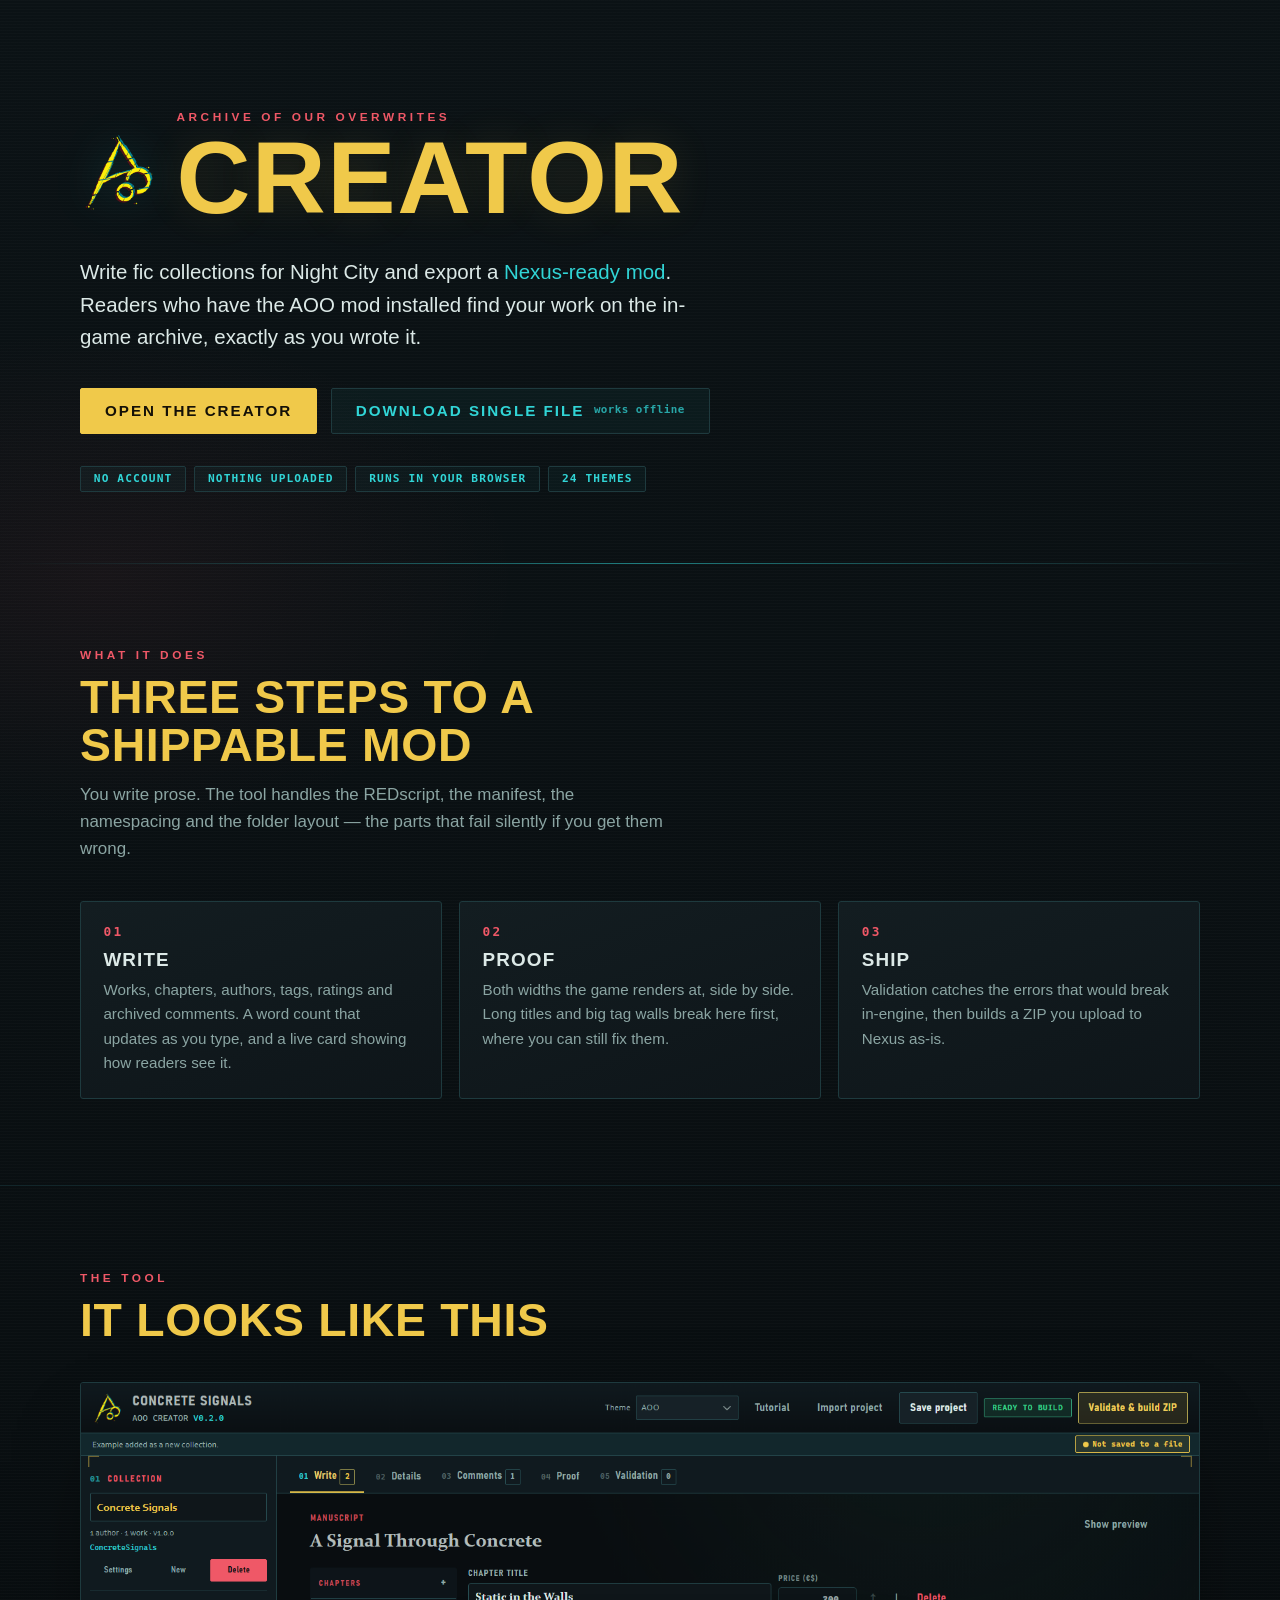
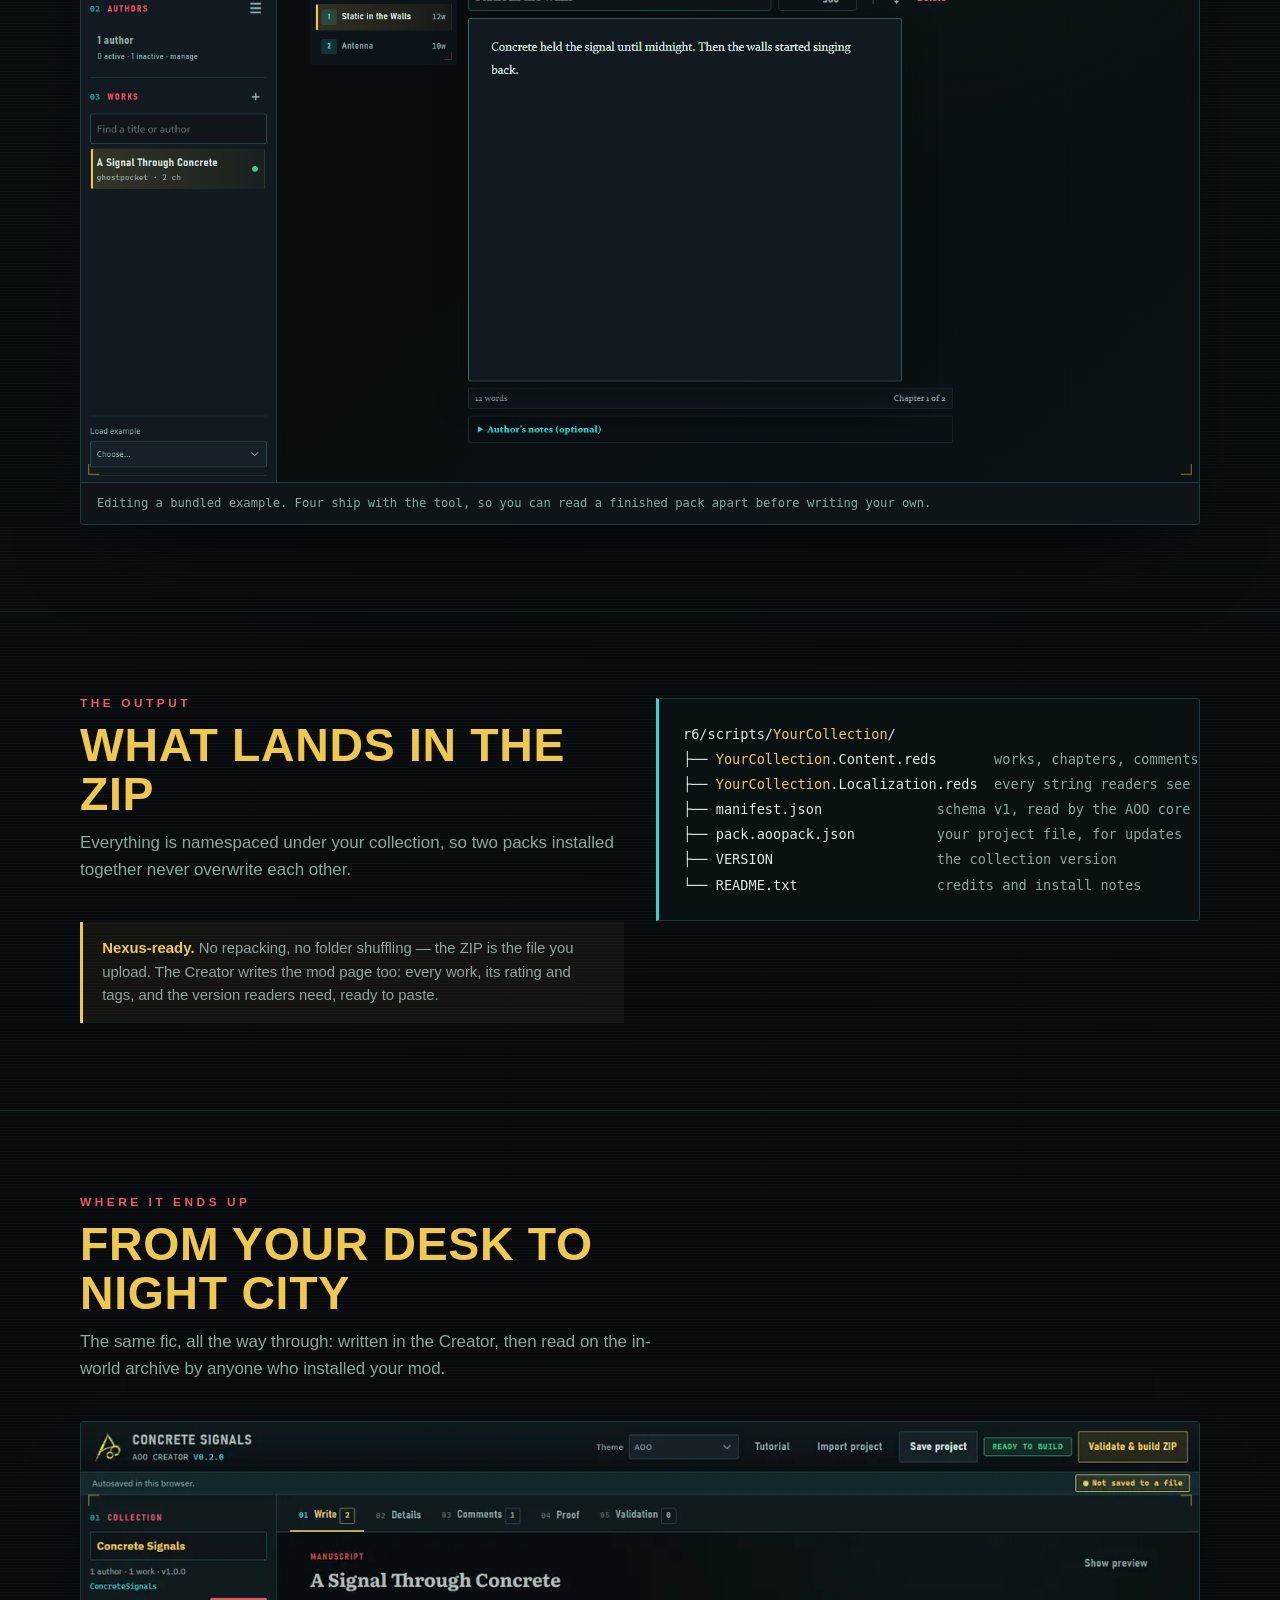
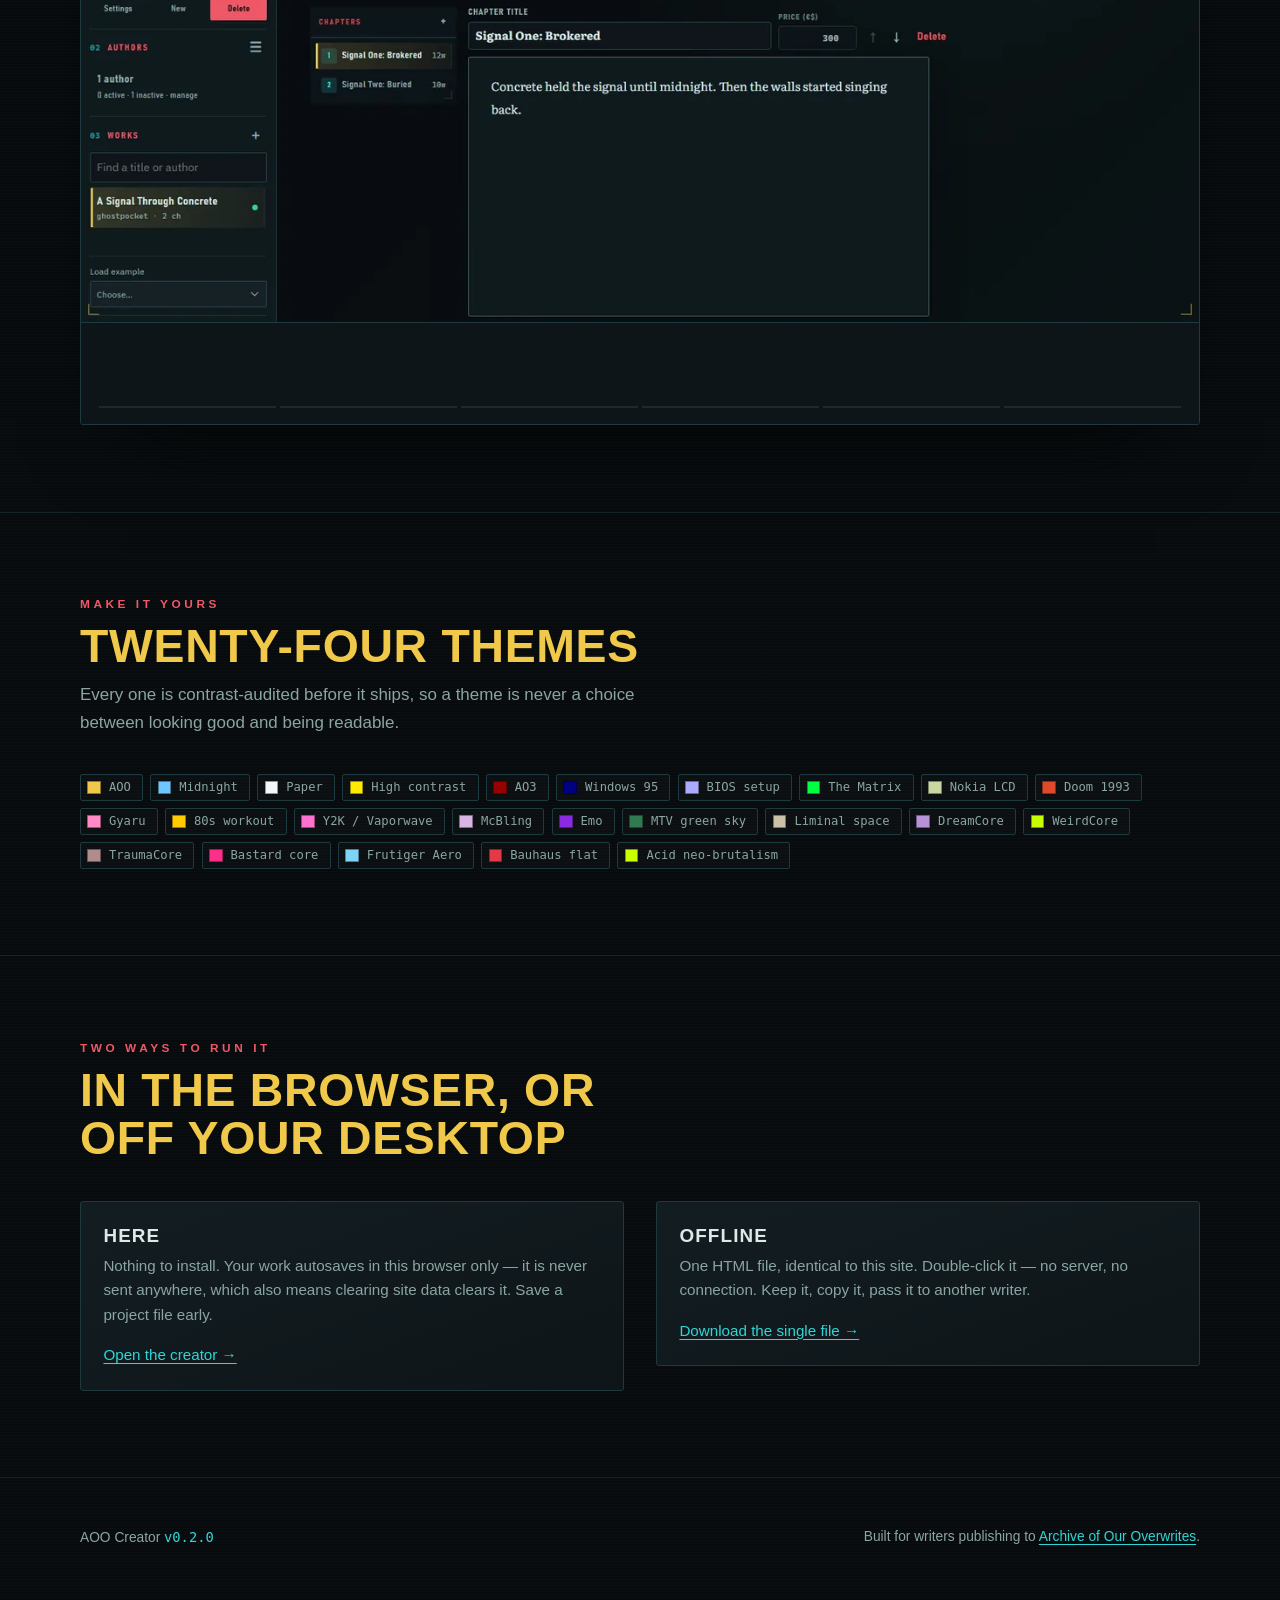
==== commit 77e727b6: "Write the writer's Nexus page for them The ZIP was always ready to upload; the mod page was not. Eve" ====
--- a/docs/index.html
+++ b/docs/index.html
@@ -80,8 +80,15 @@
   text-decoration:none;border:1px solid var(--edge);border-radius:2px;
   transition:transform 140ms ease,box-shadow 140ms ease,border-color 140ms ease}
 .btn.go{background:var(--gold);border-color:var(--gold);color:#141007;
-  box-shadow:0 0 0 0 #f0c94a55}
-.btn.go:hover{transform:translateY(-2px);box-shadow:0 10px 30px -8px #f0c94a77}
+  animation:ctaGlow 2.8s ease-in-out infinite}
+/* the primary action pulses so it reads as the thing to click; it settles the
+   moment a pointer arrives, and stands down for reduced motion */
+@keyframes ctaGlow{
+  0%,100%{box-shadow:0 0 14px -6px #f0c94a66}
+  50%{box-shadow:0 0 30px -2px #f0c94aaa}}
+.btn.go:hover{animation:none}
+@media (prefers-reduced-motion:reduce){.btn.go{animation:none}}
+.btn.go:hover{transform:translateY(-2px);box-shadow:0 10px 30px -8px #f0c94acc}
 .btn.alt{color:var(--cyan);background:#31d5d60d}
 .btn.alt:hover{border-color:var(--cyan);transform:translateY(-2px)}
 .btn small{font-family:var(--mono);font-size:.68rem;letter-spacing:.04em;
@@ -189,6 +196,26 @@
 </style>
 </head>
 <body>
+<!--
+     _   ___  ___
+    /_\ / _ \/ _ \    ARCHIVE OF OUR OVERWRITES
+   / _ \ (_) | (_) |   creator
+  /_/ \_\___/ \___/
+
+  NETDIR://AOO.PUB
+
+  You read the source. Good instinct.
+
+  There is no tracker on this page, no analytics, no beacon. Open the Network
+  tab and reload: this page and its own assets, nothing else. That is the whole
+  promise, and it is checkable in about ten seconds - which is how a promise
+  ought to work.
+
+  Every fic in the screenshots is placeholder text. The real ones get written
+  by people like you, in the tool one click away.
+
+  "The archive remembers what the city would rather overwrite."
+-->
 
 <header class="hero">
   <div class="wrap">
@@ -271,8 +298,10 @@
         <p class="lede">Everything is namespaced under your collection, so two packs
           installed together never overwrite each other.</p>
       </div>
-      <p class="note rise d3"><b>Nexus-ready.</b> No repacking, no folder shuffling.
-        The ZIP is the file you upload.</p>
+      <p class="note rise d3"><b>Nexus-ready.</b> No repacking, no folder shuffling &mdash;
+        the ZIP is the file you upload. The Creator writes the mod page too:
+        every work, its rating and tags, and the version readers need, ready
+        to paste.</p>
     </div>
     <pre class="tree rise d2">r6/scripts/<span class="hi">YourCollection</span>/
 ├── <span class="hi">YourCollection</span>.Content.reds       <span class="dim">works, chapters, comments</span>
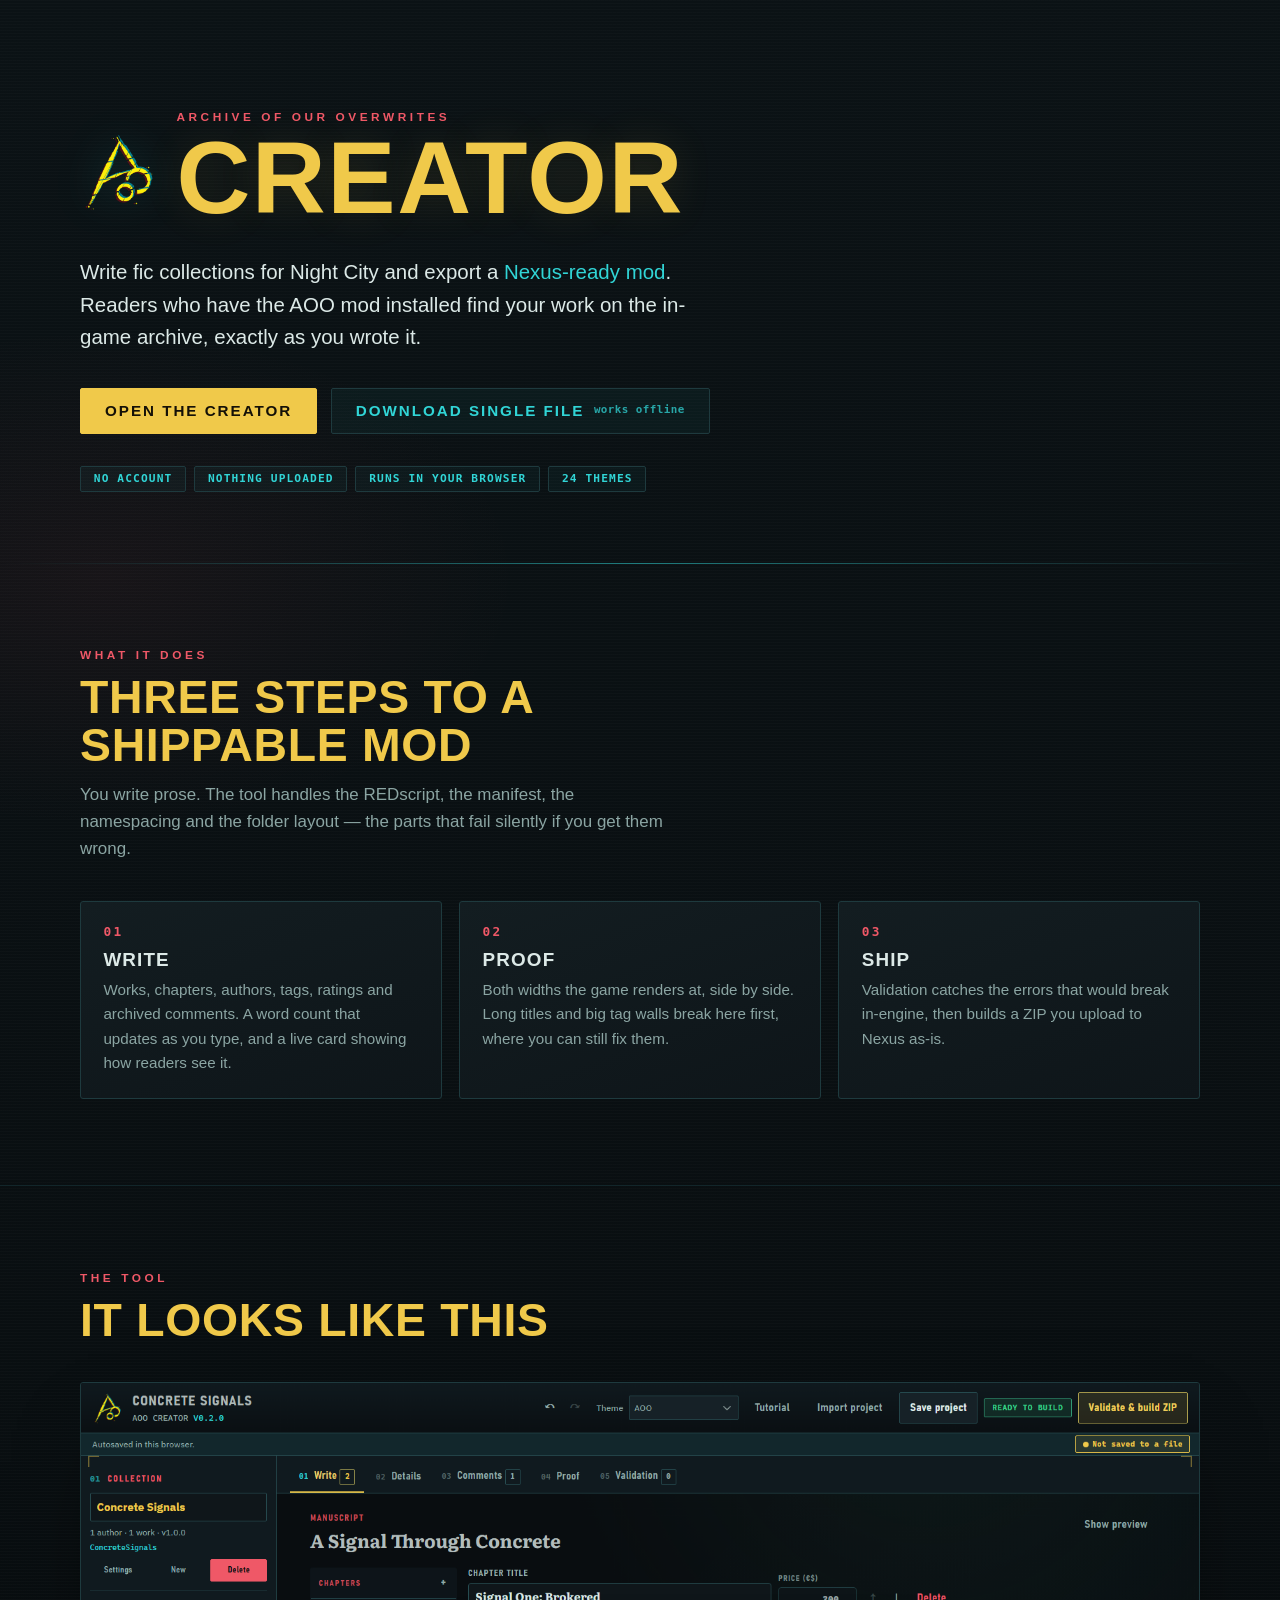
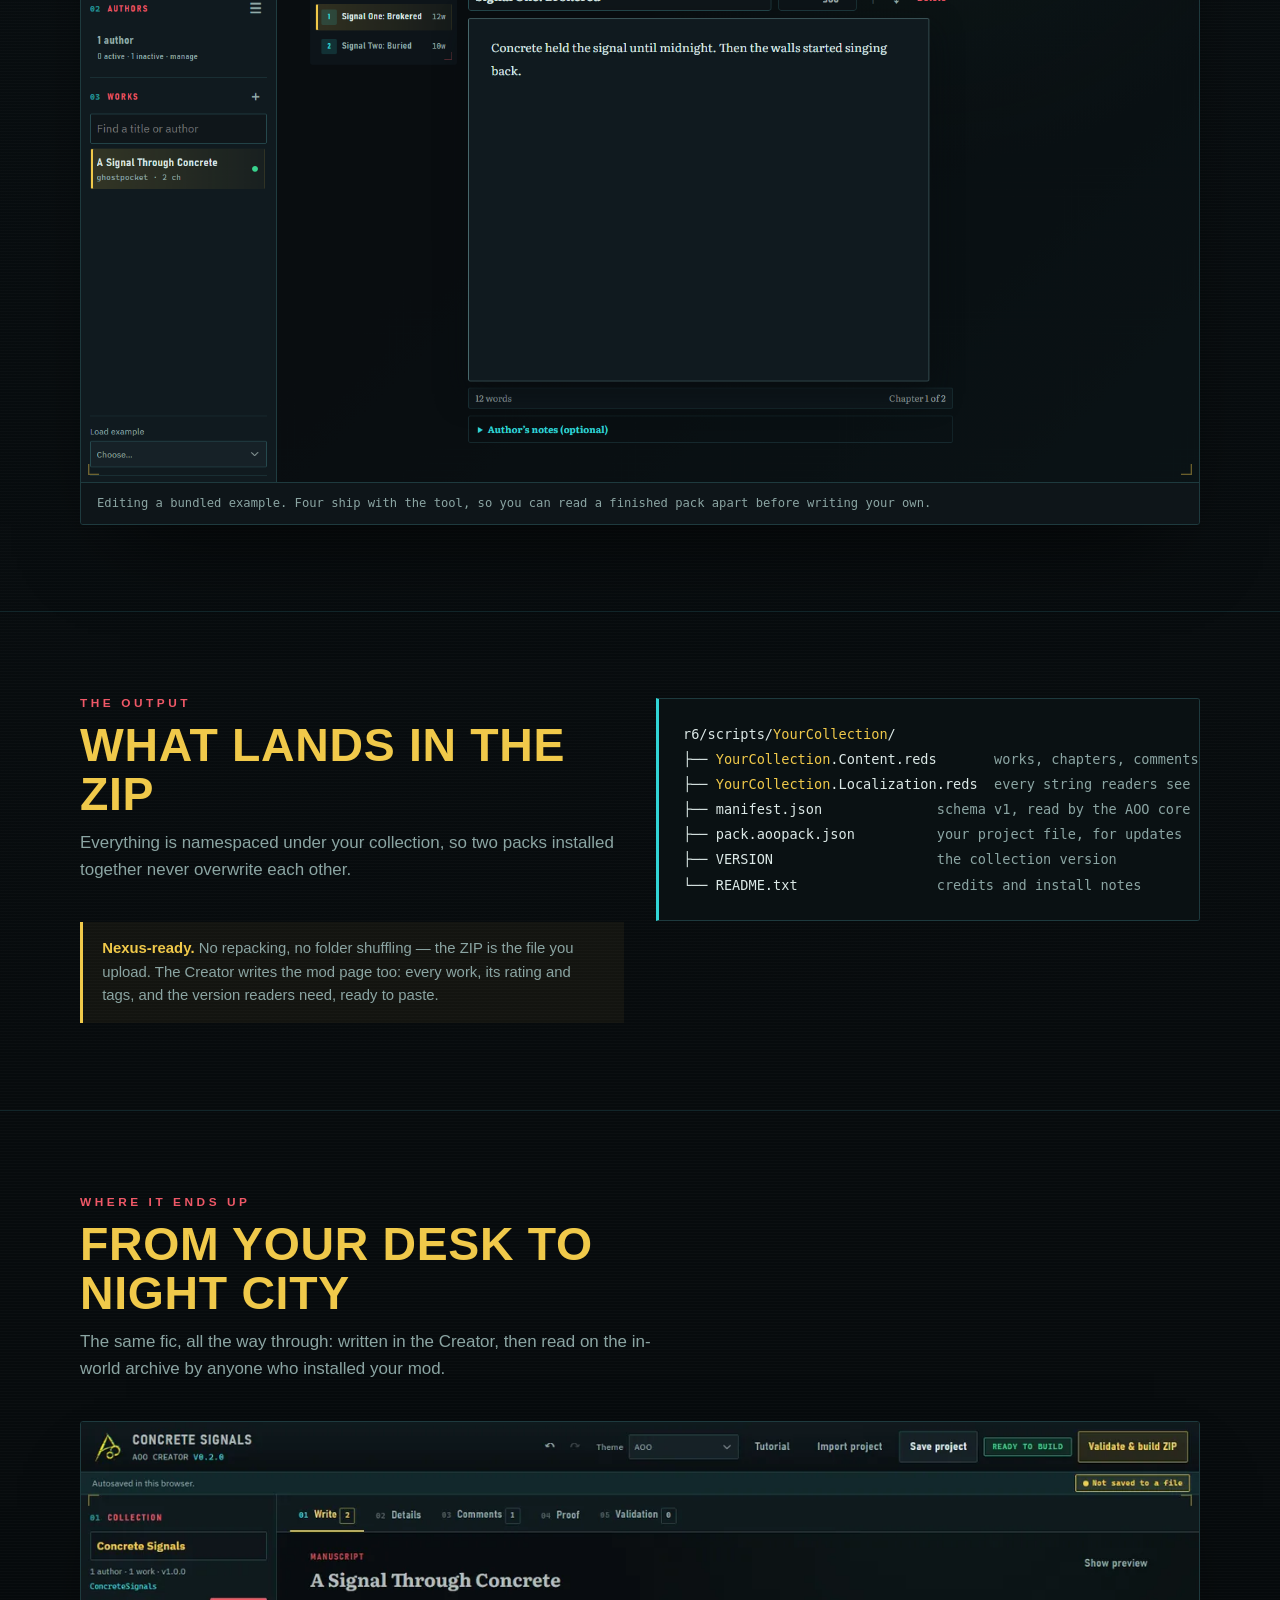
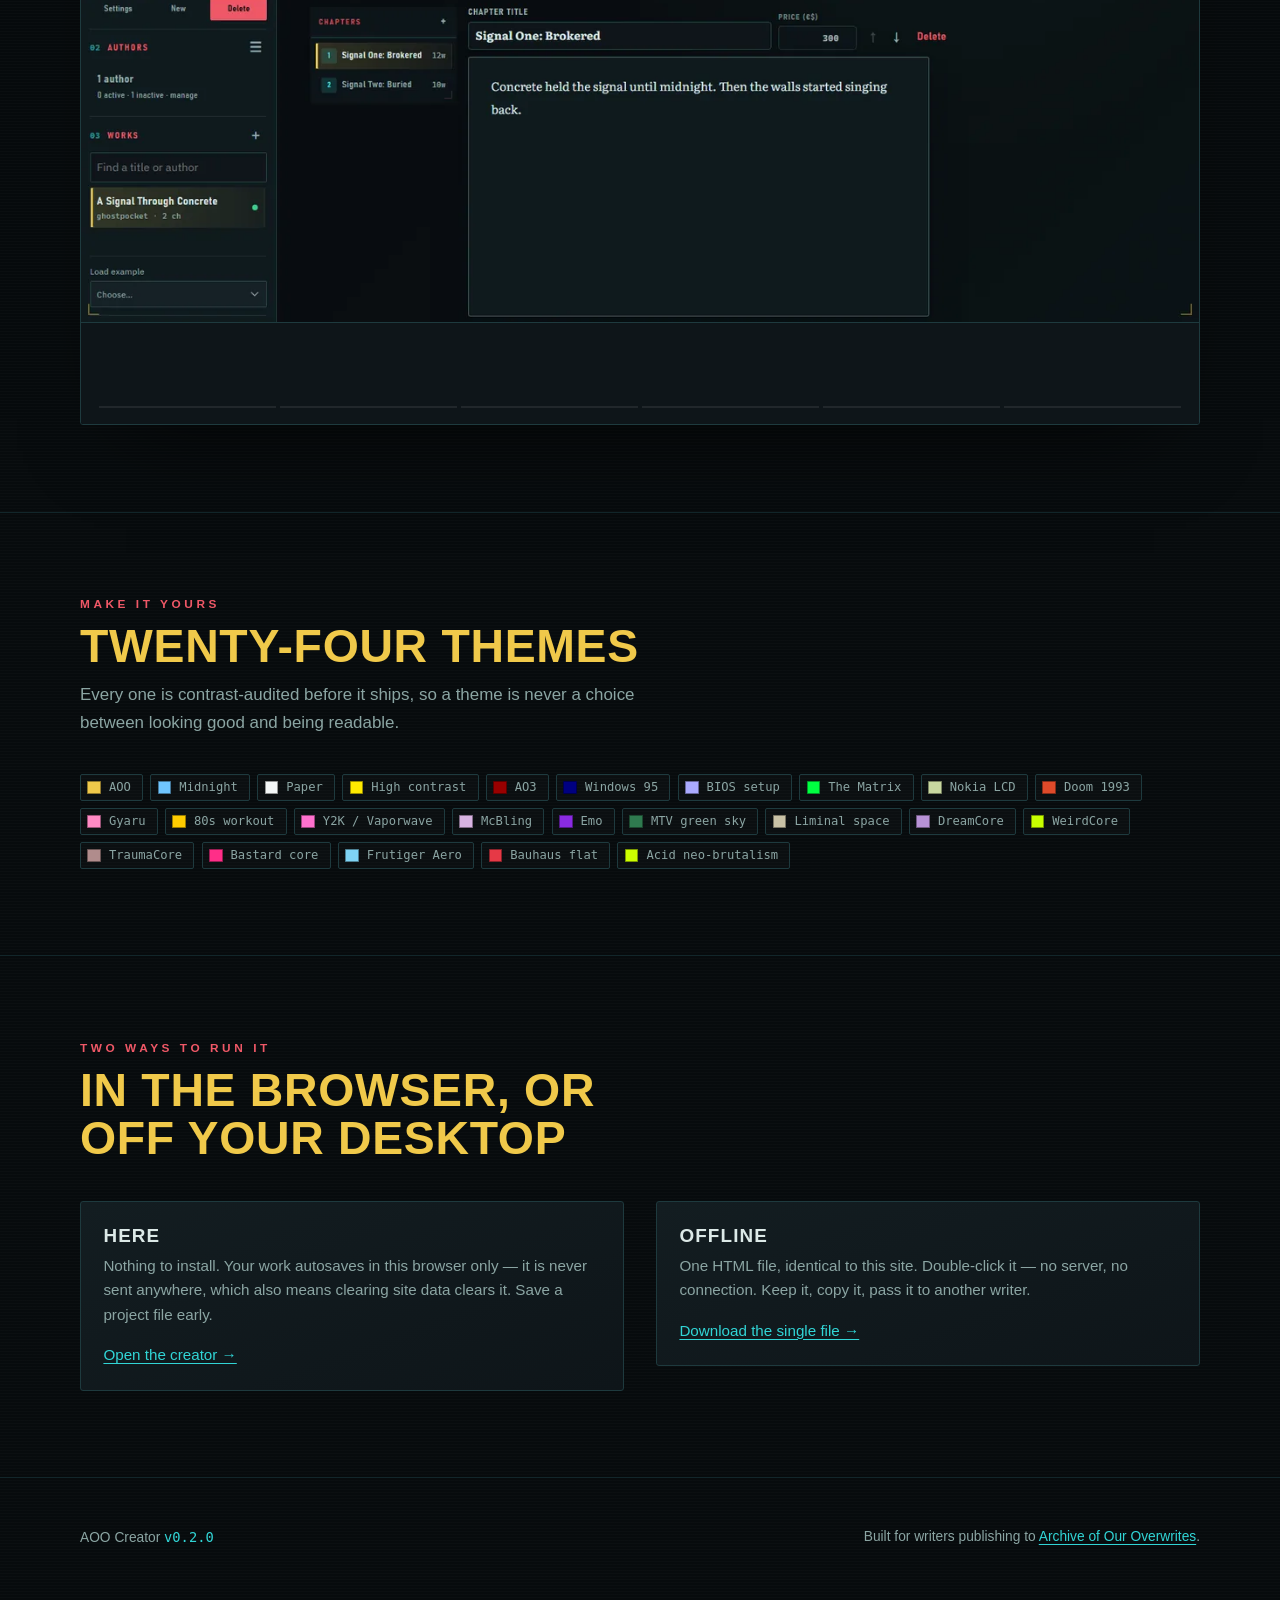
==== commit 58ec72a1: "Re-shoot the landing page, and fail the build when it goes stale again Caught by being asked what I " ====
--- a/docs/index.html
+++ b/docs/index.html
@@ -325,7 +325,7 @@
     <div class="seq rise d2" style="--loop:19.2s;--step:3.2s">
       <div class="seq-stage">
         <img src="assets/ingame/tool-write.webp" width="1280" height="573" loading="lazy" decoding="async" style="--i:0" alt="You write the fic. Chapters, tags, byline, ratings.">
-        <img src="assets/ingame/tool-build.webp" width="1280" height="573" loading="lazy" decoding="async" style="--i:1" alt="Validation passes and it builds the mod file you upload.">
+        <img src="assets/ingame/tool-build.webp" width="1280" height="573" loading="lazy" decoding="async" style="--i:1" alt="Validation passes, and your Nexus mod page is written for you.">
         <img src="assets/ingame/net-directory.webp" width="1280" height="573" loading="lazy" decoding="async" style="--i:2" alt="Readers reach the archive from the Night City network.">
         <img src="assets/ingame/archive-index.webp" width="1280" height="573" loading="lazy" decoding="async" style="--i:3" alt="Your collection, with its own stats and byline.">
         <img src="assets/ingame/shard-market.webp" width="1280" height="573" loading="lazy" decoding="async" style="--i:4" alt="Chapters recovered with eddies, exactly as you priced them.">
@@ -334,7 +334,7 @@
       <div class="seq-caption">
         <div class="wrapline">
           <p style="--i:0"><b>In the Creator</b><span>You write the fic. Chapters, tags, byline, ratings.</span></p>
-          <p style="--i:1"><b>One click</b><span>Validation passes and it builds the mod file you upload.</span></p>
+          <p style="--i:1"><b>One click</b><span>Validation passes, and your Nexus mod page is written for you.</span></p>
           <p style="--i:2"><b>On the Net</b><span>Readers reach the archive from the Night City network.</span></p>
           <p style="--i:3"><b>In the archive</b><span>Your collection, with its own stats and byline.</span></p>
           <p style="--i:4"><b>On the market</b><span>Chapters recovered with eddies, exactly as you priced them.</span></p>
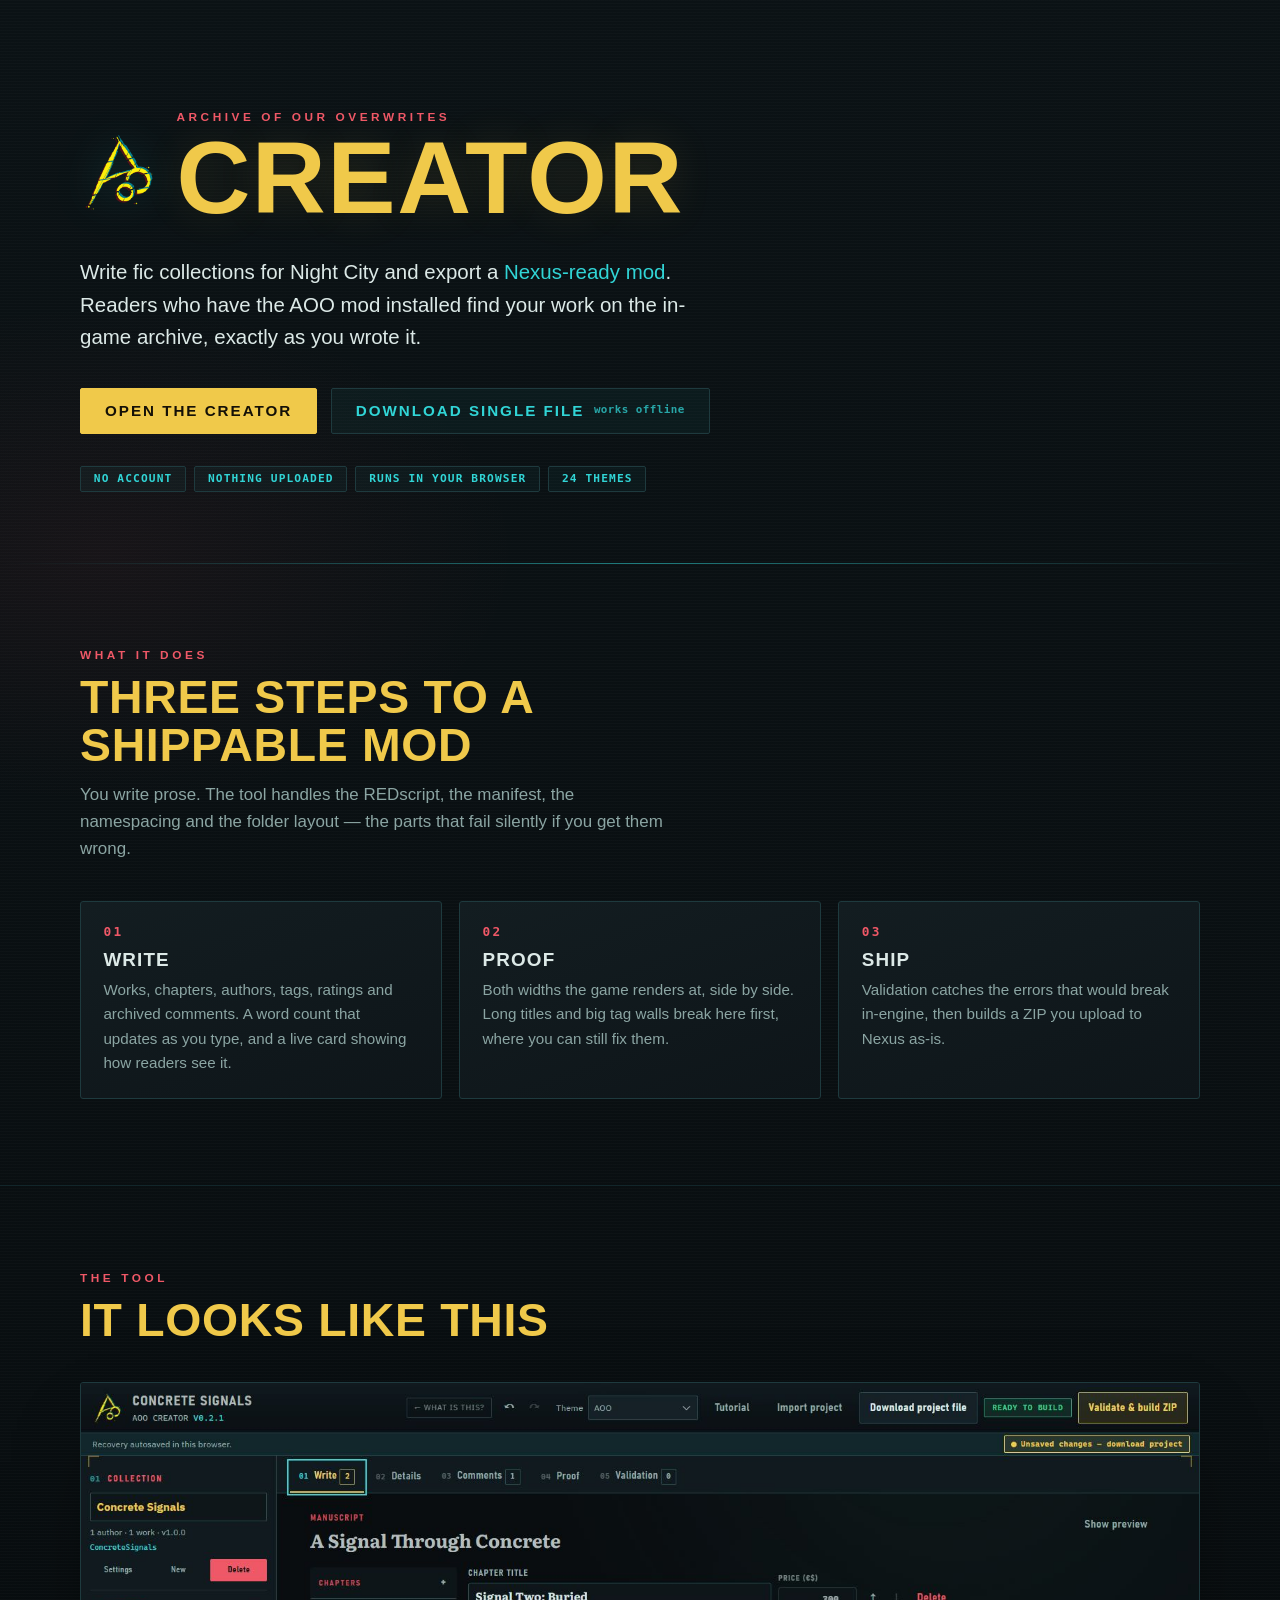
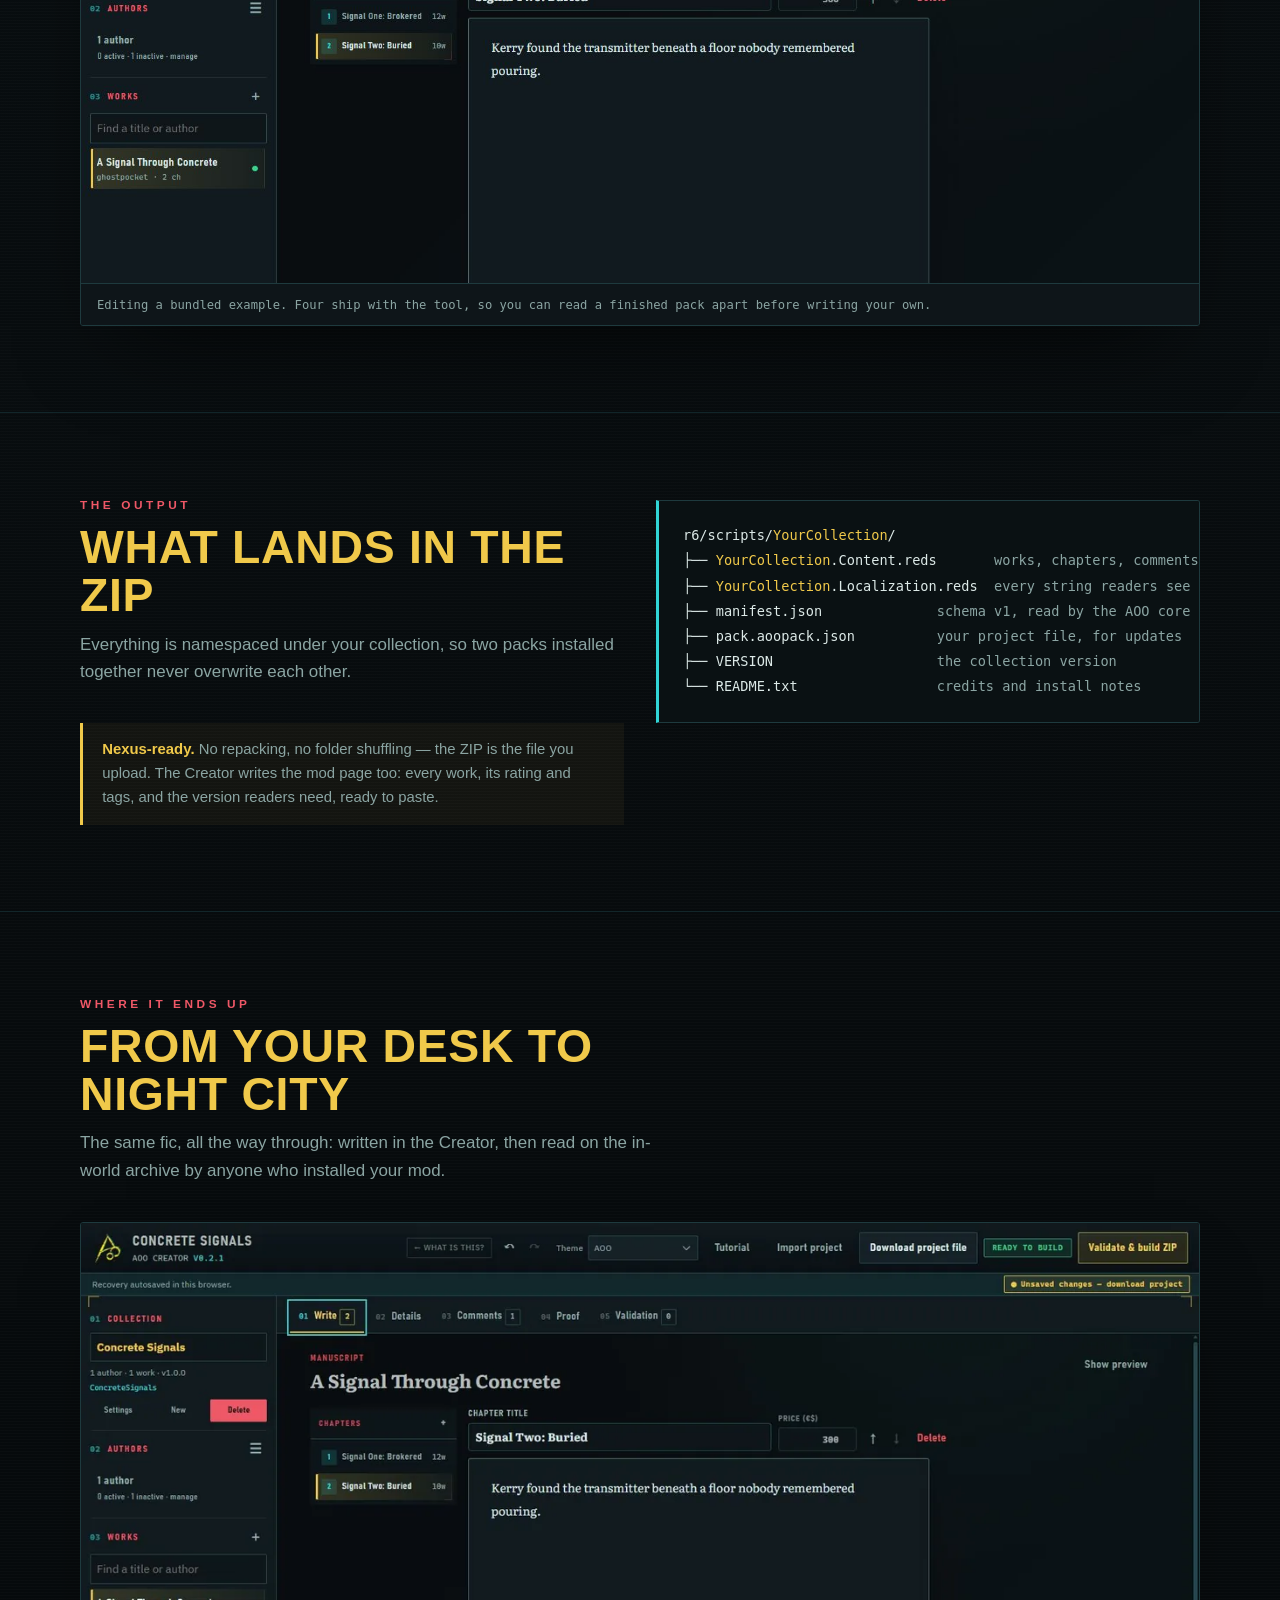
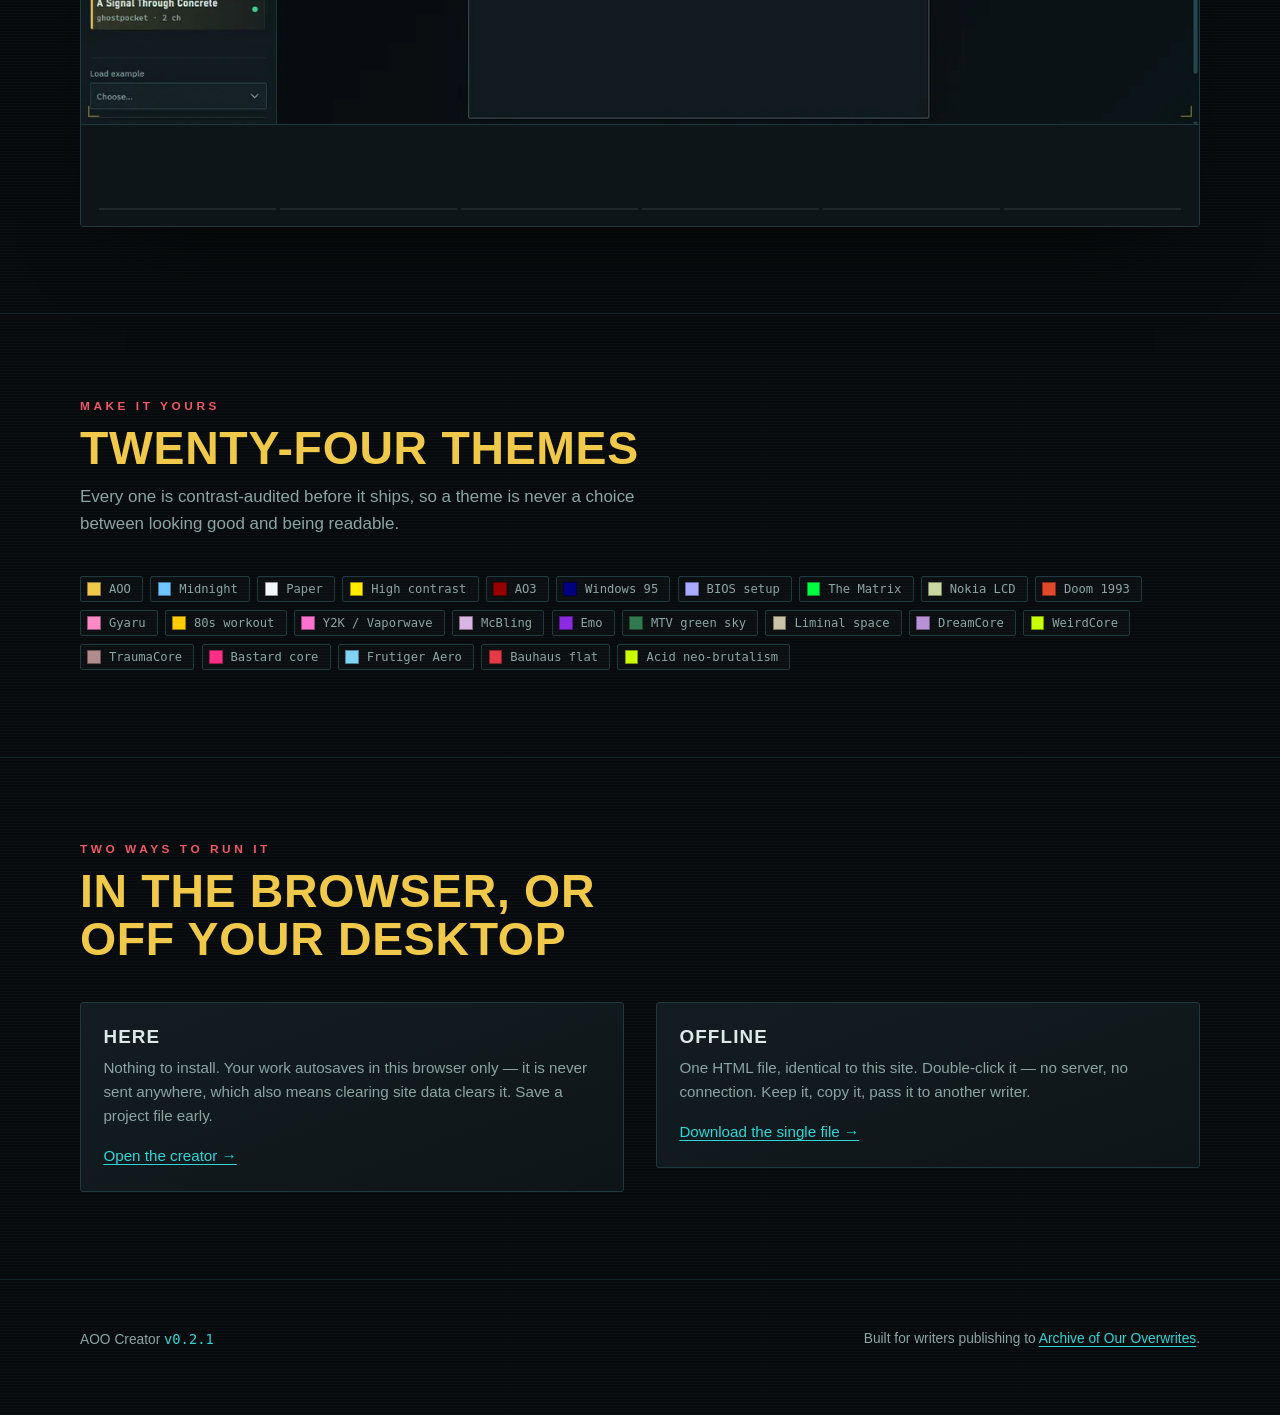
==== commit 252dc127: "Release AOO Creator v0.2.1 recovery workflow" ====
--- a/docs/index.html
+++ b/docs/index.html
@@ -232,7 +232,7 @@
 
     <div class="cta rise d3">
       <a class="btn go" href="app.html">Open the creator</a>
-      <a class="btn alt" href="AOO-Creator-v0.2.0-standalone.html" download>
+      <a class="btn alt" href="AOO-Creator-v0.2.1-standalone.html" download>
         Download single file <small>works offline</small></a>
     </div>
 
@@ -408,7 +408,7 @@
         <h3>Offline</h3>
         <p>One HTML file, identical to this site. Double-click it &mdash; no server, no
           connection. Keep it, copy it, pass it to another writer.</p>
-        <p style="margin-top:1rem"><a href="AOO-Creator-v0.2.0-standalone.html" download>Download the single file &rarr;</a></p>
+        <p style="margin-top:1rem"><a href="AOO-Creator-v0.2.1-standalone.html" download>Download the single file &rarr;</a></p>
       </article>
     </div>
   </div>
@@ -416,7 +416,7 @@
 
 <footer>
   <div class="wrap foot-row">
-    <p>AOO Creator <code>v0.2.0</code></p>
+    <p>AOO Creator <code>v0.2.1</code></p>
     <p>Built for writers publishing to <a href="app.html">Archive of Our Overwrites</a>.</p>
   </div>
 </footer>
